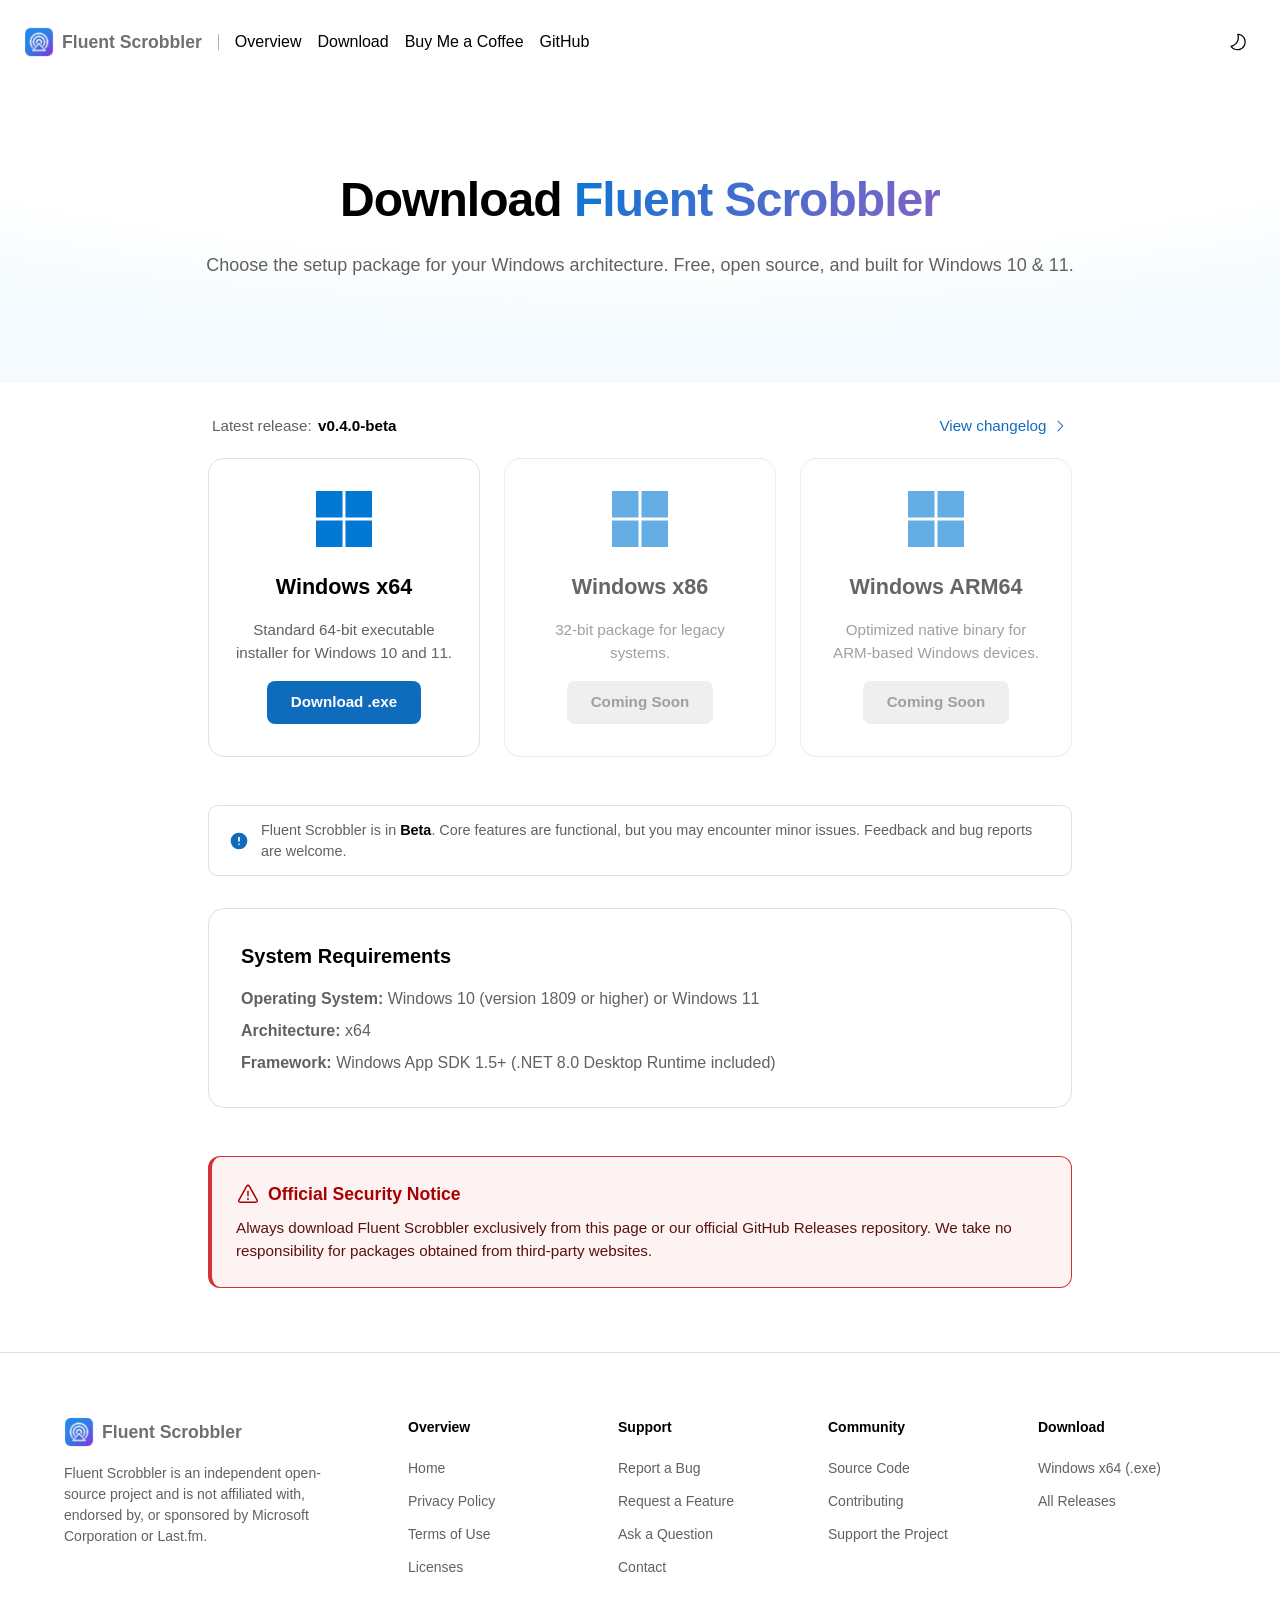
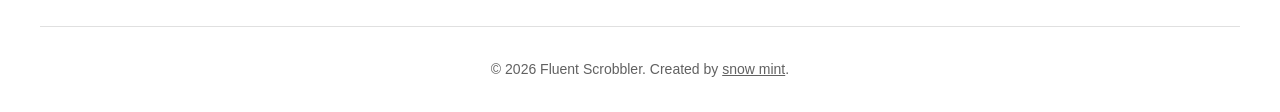
==== download.html @ a111268c "update leading" ====
<!doctype html>
<html lang="en">
  <head>
    <meta charset="UTF-8" />
    <meta name="viewport" content="width=device-width, initial-scale=1.0" />
    <title>
      Download Fluent Scrobbler - Native Last.fm Scrobbler for Windows
    </title>
    <meta
      name="title"
      content="Download Fluent Scrobbler - Native Last.fm Scrobbler for Windows"
    />
    <meta
      name="description"
      content="Download Fluent Scrobbler for Windows 10 and 11. Free, open source, and privacy-first Last.fm scrobbler with WinUI 3 aesthetics."
    />
    <meta
      name="keywords"
      content="download fluent scrobbler, fluent scrobbler installer, last.fm windows download, winui 3 scrobbler exe, windows 11 scrobbler"
    />
    <meta name="author" content="snw-mint" />
    <meta name="robots" content="index, follow" />
    <meta name="language" content="English" />
    <meta name="theme-color" content="#0f6cbd" />
    <link
      rel="canonical"
      href="https://snw-mint.github.io/fluent-scrobbler/download.html"
    />
    <link
      rel="alternate"
      hreflang="en"
      href="https://snw-mint.github.io/fluent-scrobbler/download.html"
    />
    <meta property="og:type" content="website" />
    <meta property="og:site_name" content="Fluent Scrobbler" />
    <meta property="og:locale" content="en_US" />
    <meta
      property="og:title"
      content="Download Fluent Scrobbler - Native Last.fm Scrobbler for Windows"
    />
    <meta
      property="og:description"
      content="Download Fluent Scrobbler for Windows 10 and 11. Free, open source, and privacy-first Last.fm scrobbler."
    />
    <meta
      property="og:url"
      content="https://snw-mint.github.io/fluent-scrobbler/download.html"
    />
    <meta
      property="og:image"
      content="https://snw-mint.github.io/fluent-scrobbler/assets/main.webp"
    />
    <meta property="og:image:alt" content="Fluent Scrobbler desktop app" />
    <meta property="twitter:card" content="summary_large_image" />
    <meta
      property="twitter:title"
      content="Download Fluent Scrobbler - Native Last.fm Scrobbler for Windows"
    />
    <meta
      property="twitter:description"
      content="Download Fluent Scrobbler for Windows 10 and 11. Free, open source, and privacy-first Last.fm scrobbler."
    />
    <meta
      property="twitter:image"
      content="https://snw-mint.github.io/fluent-scrobbler/assets/main.webp"
    />
    <link rel="apple-touch-icon" sizes="180x180" href="apple-touch-icon.png" />
    <link rel="icon" type="image/png" sizes="32x32" href="favicon-32x32.png" />
    <link rel="icon" type="image/png" sizes="16x16" href="favicon-16x16.png" />
    <link rel="manifest" href="site.webmanifest" />
    <link rel="stylesheet" href="style.css" />
    <script type="application/ld+json">
      {
        "@context": "https://schema.org",
        "@type": "SoftwareApplication",
        "name": "Fluent Scrobbler",
        "applicationCategory": "MultimediaApplication",
        "operatingSystem": "Windows 10, Windows 11",
        "description": "Download Fluent Scrobbler for Windows. Free, native, open-source Last.fm scrobbler.",
        "url": "https://snw-mint.github.io/fluent-scrobbler/download.html",
        "downloadUrl": "https://github.com/snw-mint/fluent-scrobbler/releases",
        "offers": {
          "@type": "Offer",
          "price": "0",
          "priceCurrency": "USD"
        }
      }
    </script>
    <style>
      .download-meta-bar {
        max-width: 54rem;
        margin: 0 auto 1.25rem;
        display: flex;
        justify-content: space-between;
        align-items: center;
        flex-wrap: wrap;
        gap: 0.75rem;
        font-size: 0.95rem;
        color: var(--color-text-muted);
        padding: 0 0.25rem;
      }

      .download-meta-version {
        display: inline-flex;
        align-items: center;
        gap: 0.4rem;
      }

      .download-meta-version strong {
        color: var(--color-text-main);
        font-weight: 600;
      }

      .download-meta-changelog {
        color: var(--color-primary);
        text-decoration: none;
        font-weight: 500;
        display: inline-flex;
        align-items: center;
        gap: 0.35rem;
        transition: color 0.15s ease;
      }

      .download-meta-changelog:hover {
        text-decoration: underline;
        color: var(--color-primary-hover);
      }

      .download-grid {
        display: grid;
        grid-template-columns: repeat(auto-fit, minmax(16rem, 1fr));
        gap: 1.5rem;
        max-width: 54rem;
        margin: 0 auto 3rem;
      }

      .download-card {
        background-color: var(--color-surface);
        border: 1px solid var(--color-border);
        border-radius: 1rem;
        padding: 2rem 1.5rem;
        display: flex;
        flex-direction: column;
        align-items: center;
        text-align: center;
        gap: 1rem;
        transition:
          transform 0.2s ease,
          box-shadow 0.2s ease,
          border-color 0.2s ease;
        text-decoration: none;
        color: inherit;
        position: relative;
      }

      .download-card.disabled {
        opacity: 0.6;
        cursor: not-allowed;
      }

      .download-card-icon {
        width: 3.5rem;
        height: 3.5rem;
        margin-bottom: 0.5rem;
      }

      .download-card-title {
        font-size: 1.35rem;
        font-weight: 600;
        color: var(--color-text-main);
      }

      .download-card-desc {
        font-size: 0.95rem;
        color: var(--color-text-muted);
        line-height: 1.5;
      }

      .download-card-btn {
        margin-top: auto;
        padding: 0.65rem 1.5rem;
        border-radius: 0.5rem;
        font-weight: 600;
        font-size: 0.95rem;
        display: inline-flex;
        align-items: center;
        gap: 0.5rem;
        background-color: var(--color-primary);
        color: #ffffff;
        border: none;
        cursor: pointer;
        transition: background-color 0.15s ease;
      }

      .download-card-btn:hover {
        background-color: var(--color-primary-hover);
      }

      .download-card.disabled .download-card-btn {
        background-color: rgba(0, 0, 0, 0.1);
        color: var(--color-text-muted);
        cursor: not-allowed;
      }

      [data-theme="dark"] .download-card.disabled .download-card-btn {
        background-color: rgba(255, 255, 255, 0.1);
        color: var(--color-text-muted);
      }

      .req-box {
        max-width: 54rem;
        margin: 0 auto 3rem;
        padding: 2rem;
        background-color: var(--color-surface);
        border: 1px solid var(--color-border);
        border-radius: 1rem;
      }

      .req-box h3 {
        font-size: 1.25rem;
        font-weight: 600;
        margin-bottom: 1rem;
      }

      .req-box ul {
        list-style: none;
        padding: 0;
        display: flex;
        flex-direction: column;
        gap: 0.5rem;
        color: var(--color-text-muted);
        font-size: 1rem;
      }

      .security-box {
        max-width: 54rem;
        margin: 0 auto 4rem;
        background-color: #fdf3f2;
        border: 1px solid #d13438;
        border-left: 4px solid #d13438;
        border-radius: 0.75rem;
        padding: 1.5rem;
      }

      .security-header {
        display: flex;
        align-items: center;
        gap: 0.5rem;
        color: #a80000;
        font-weight: 600;
        font-size: 1.1rem;
        margin-bottom: 0.5rem;
      }

      .security-box p {
        color: #5a1111;
        font-size: 0.95rem;
        line-height: 1.55;
        margin: 0;
      }

      [data-theme="dark"] .security-box {
        background-color: rgba(209, 52, 56, 0.1);
        border-color: rgba(209, 52, 56, 0.4);
      }

      [data-theme="dark"] .security-header {
        color: #ff8b8e;
      }

      [data-theme="dark"] .security-box p {
        color: #fcdbdc;
      }
    </style>
  </head>

  <body>
    <nav class="navbar">
      <div class="container nav-content">
        <div class="nav-left">
          <a
            href="index.html"
            class="logo"
            style="text-decoration: none; color: inherit"
          >
            <img
              class="logo-mark"
              src="logo.webp"
              alt="Fluent Scrobbler logo"
            />
            <span>Fluent Scrobbler</span>
          </a>
          <div class="nav-divider"></div>
          <div class="nav-links">
            <a href="index.html">Overview</a>
            <a href="download.html">Download</a>
            <a
              href="https://buymeacoffee.com/snw.mint"
              target="_blank"
              rel="noopener"
              >Buy Me a Coffee</a
            >
            <a
              href="https://github.com/snw-mint/fluent-scrobbler"
              target="_blank"
              rel="noopener"
              >GitHub</a
            >
          </div>
        </div>
        <div class="nav-right">
          <button
            id="theme-switcher"
            class="theme-switch"
            aria-label="Toggle Dark Mode"
          >
            <span class="theme-icon light-icon">
              <svg
                width="20"
                height="20"
                fill="none"
                viewBox="0 0 24 24"
                xmlns="http://www.w3.org/2000/svg"
              >
                <path
                  d="M20.026 17.001c-2.762 4.784-8.879 6.423-13.663 3.661a9.964 9.964 0 0 1-3.234-2.983.75.75 0 0 1 .365-1.131c3.767-1.348 5.785-2.911 6.956-5.146 1.232-2.353 1.551-4.93.689-8.464a.75.75 0 0 1 .769-.926 9.961 9.961 0 0 1 4.457 1.327C21.149 6.1 22.788 12.217 20.025 17Zm-8.248-4.903c-1.25 2.388-3.31 4.099-6.817 5.499a8.492 8.492 0 0 0 2.152 1.766 8.501 8.501 0 1 0 8.502-14.725 8.485 8.485 0 0 0-2.792-1.016c.647 3.384.23 6.044-1.045 8.476Z"
                  fill="currentColor"
                />
              </svg>
            </span>
            <span class="theme-icon dark-icon">
              <svg
                width="20"
                height="20"
                fill="none"
                viewBox="0 0 24 24"
                xmlns="http://www.w3.org/2000/svg"
              >
                <path
                  d="M11.996 19.01a.75.75 0 0 1 .743.649l.007.102v1.5a.75.75 0 0 1-1.493.101l-.007-.101v-1.5a.75.75 0 0 1 .75-.75Zm6.022-2.072 1.06 1.06a.75.75 0 1 1-1.06 1.061l-1.06-1.06a.75.75 0 0 1 1.06-1.061Zm-10.983 0a.75.75 0 0 1 0 1.06L5.974 19.06a.75.75 0 0 1-1.06-1.06l1.06-1.061a.75.75 0 0 1 1.06 0ZM12 6.475a5.525 5.525 0 1 1 0 11.05 5.525 5.525 0 0 1 0-11.05Zm0 1.5a4.025 4.025 0 1 0 0 8.05 4.025 4.025 0 0 0 0-8.05Zm9.25 3.293a.75.75 0 0 1 .102 1.493l-.102.007h-1.5a.75.75 0 0 1-.102-1.493l.102-.007h1.5Zm-17-.029a.75.75 0 0 1 .102 1.494l-.102.006h-1.5a.75.75 0 0 1-.102-1.493l.102-.007h1.5Zm1.64-6.37.084.072 1.06 1.06a.75.75 0 0 1-.976 1.134l-.084-.073-1.06-1.06a.75.75 0 0 1 .976-1.134Zm13.188.072a.75.75 0 0 1 .073.977l-.073.084-1.06 1.06a.75.75 0 0 1-1.133-.976l.072-.084 1.06-1.061a.75.75 0 0 1 1.061 0ZM12 1.99a.75.75 0 0 1 .743.648l.007.102v1.5a.75.75 0 0 1-1.493.101l-.007-.102v-1.5a.75.75 0 0 1 .75-.75Z"
                  fill="currentColor"
                />
              </svg>
            </span>
          </button>
          <button
            id="mobile-menu-toggle"
            class="mobile-menu-toggle"
            aria-label="Toggle navigation menu"
          >
            <svg
              width="24"
              height="24"
              viewBox="0 0 24 24"
              fill="none"
              xmlns="http://www.w3.org/2000/svg"
            >
              <path
                d="M4 6h16M4 12h16M4 18h16"
                stroke="currentColor"
                stroke-width="2"
                stroke-linecap="round"
              />
            </svg>
          </button>
        </div>
      </div>
    </nav>

    <header class="download-hero">
      <div class="container hero-content">
        <h1 class="title">
          Download <span class="gradient-text">Fluent Scrobbler</span>
        </h1>
        <p class="subtitle">
          Choose the setup package for your Windows architecture. Free, open
          source, and built for Windows 10 & 11.
        </p>
      </div>
    </header>

    <main class="container" style="padding-top: 2rem">
      <div class="download-meta-bar">
        <div class="download-meta-version">
          <span>Latest release:</span>
          <strong id="latest-version">v0.4.0-beta</strong>
        </div>
        <a
          href="https://github.com/snw-mint/fluent-scrobbler/releases"
          target="_blank"
          rel="noopener noreferrer"
          class="download-meta-changelog"
        >
          <span>View changelog</span>
          <svg
            width="16"
            height="16"
            viewBox="0 0 24 24"
            fill="none"
            xmlns="http://www.w3.org/2000/svg"
          >
            <path
              d="M8.47 4.22a.75.75 0 0 0 0 1.06L15.19 12l-6.72 6.72a.75.75 0 1 0 1.06 1.06l7.25-7.25a.75.75 0 0 0 0-1.06L9.53 4.22a.75.75 0 0 0-1.06 0Z"
              fill="currentColor"
            />
          </svg>
        </a>
      </div>

      <section class="download-grid">
        <a
          href="https://github.com/snw-mint/fluent-scrobbler/releases/download/v0.4.0-beta/FluentScrobbler-Setup-x64.exe"
          class="download-card highlighted"
          download
        >
          <svg
            class="download-card-icon"
            xmlns="http://www.w3.org/2000/svg"
            viewBox="0 0 256 256"
          >
            <path
              fill="#0078d4"
              d="M0 0h121.329v121.329H0zm134.671 0H256v121.329H134.671zM0 134.671h121.329V256H0zm134.671 0H256V256H134.671z"
            />
          </svg>
          <h2 class="download-card-title">Windows x64</h2>
          <p class="download-card-desc">
            Standard 64-bit executable installer for Windows 10 and 11.
          </p>
          <span class="download-card-btn">Download .exe</span>
        </a>

        <div class="download-card disabled" aria-disabled="true">
          <svg
            class="download-card-icon"
            xmlns="http://www.w3.org/2000/svg"
            viewBox="0 0 256 256"
          >
            <path
              fill="#0078d4"
              d="M0 0h121.329v121.329H0zm134.671 0H256v121.329H134.671zM0 134.671h121.329V256H0zm134.671 0H256V256H134.671z"
            />
          </svg>
          <h2 class="download-card-title">Windows x86</h2>
          <p class="download-card-desc">32-bit package for legacy systems.</p>
          <span class="download-card-btn">Coming Soon</span>
        </div>

        <div class="download-card disabled" aria-disabled="true">
          <svg
            class="download-card-icon"
            xmlns="http://www.w3.org/2000/svg"
            viewBox="0 0 256 256"
          >
            <path
              fill="#0078d4"
              d="M0 0h121.329v121.329H0zm134.671 0H256v121.329H134.671zM0 134.671h121.329V256H0zm134.671 0H256V256H134.671z"
            />
          </svg>
          <h2 class="download-card-title">Windows ARM64</h2>
          <p class="download-card-desc">
            Optimized native binary for ARM-based Windows devices.
          </p>
          <span class="download-card-btn">Coming Soon</span>
        </div>
      </section>

      <div class="beta-disclaimer-box">
        <svg
          width="20"
          height="20"
          viewBox="0 0 24 24"
          fill="none"
          xmlns="http://www.w3.org/2000/svg"
        >
          <path
            d="M12 2a10 10 0 1 0 10 10A10 10 0 0 0 12 2Zm1 14a1 1 0 1 1-2 0 1 1 0 0 1 2 0Zm0-4a1 1 0 0 1-2 0V8a1 1 0 0 1 2 0Z"
            fill="currentColor"
          />
        </svg>
        <span
          >Fluent Scrobbler is in <strong>Beta</strong>. Core features are
          functional, but you may encounter minor issues. Feedback and bug
          reports are welcome.</span
        >
      </div>

      <section class="req-box">
        <h3>System Requirements</h3>
        <ul>
          <li>
            <strong>Operating System:</strong> Windows 10 (version 1809 or
            higher) or Windows 11
          </li>
          <li><strong>Architecture:</strong> x64</li>
          <li>
            <strong>Framework:</strong> Windows App SDK 1.5+ (.NET 8.0 Desktop
            Runtime included)
          </li>
        </ul>
      </section>

      <section class="security-box">
        <div class="security-header">
          <svg
            width="24"
            height="24"
            viewBox="0 0 24 24"
            fill="none"
            xmlns="http://www.w3.org/2000/svg"
          >
            <path
              d="M13 17a.999.999 0 1 0-1.998 0 .999.999 0 0 0 1.997 0m-.26-7.853a.75.75 0 0 0-1.493.103l.004 4.501.007.102a.75.75 0 0 0 1.493-.103l-.004-4.502zm1.23-5.488c-.857-1.548-3.082-1.548-3.938 0L2.286 17.66c-.83 1.5.255 3.34 1.97 3.34h15.49c1.714 0 2.799-1.84 1.969-3.34zm-2.626.726a.75.75 0 0 1 1.313 0l7.746 14.002a.75.75 0 0 1-.657 1.113H4.256a.75.75 0 0 1-.657-1.113z"
              fill="currentColor"
            />
          </svg>
          <span>Official Security Notice</span>
        </div>
        <p>
          Always download Fluent Scrobbler exclusively from this page or our
          official GitHub Releases repository. We take no responsibility for
          packages obtained from third-party websites.
        </p>
      </section>
    </main>

    <footer class="site-footer">
      <div class="container footer-grid">
        <div class="footer-brand">
          <div class="logo">
            <img
              class="logo-mark"
              src="logo.webp"
              alt="Fluent Scrobbler logo"
            />
            <span>Fluent Scrobbler</span>
          </div>
          <p class="footer-description">
            Fluent Scrobbler is an independent open-source project and is not
            affiliated with, endorsed by, or sponsored by Microsoft Corporation
            or Last.fm.
          </p>
        </div>

        <div class="footer-nav">
          <div class="footer-column">
            <h4>Overview</h4>
            <a href="index.html">Home</a>
            <a href="privacy.html">Privacy Policy</a>
            <a href="terms.html">Terms of Use</a>
            <a href="licenses.html">Licenses</a>
          </div>

          <div class="footer-column">
            <h4>Support</h4>
            <a
              href="https://github.com/snw-mint/fluent-scrobbler/issues/new?template=bug_report.yml"
              >Report a Bug</a
            >
            <a
              href="https://github.com/snw-mint/fluent-scrobbler/issues/new?template=feature_request.yml"
              >Request a Feature</a
            >
            <a
              href="https://github.com/snw-mint/fluent-scrobbler/discussions/new/choose"
              >Ask a Question</a
            >
            <a href="mailto:snowmint.dev@gmail.com">Contact</a>
          </div>

          <div class="footer-column">
            <h4>Community</h4>
            <a href="https://github.com/snw-mint/fluent-scrobbler"
              >Source Code</a
            >
            <a
              href="https://github.com/snw-mint/fluent-scrobbler/blob/main/CONTRIBUTING.md"
              >Contributing</a
            >
            <a
              href="https://buymeacoffee.com/snw.mint"
              target="_blank"
              rel="noopener noreferrer"
              >Support the Project</a
            >
          </div>

          <div class="footer-column">
            <h4>Download</h4>
            <a
              href="https://github.com/snw-mint/fluent-scrobbler/releases/download/v0.4.0-beta/FluentScrobbler-Setup-x64.exe"
              download
              >Windows x64 (.exe)</a
            >
            <a
              href="https://github.com/snw-mint/fluent-scrobbler/releases"
              target="_blank"
              rel="noopener noreferrer"
              >All Releases</a
            >
          </div>
        </div>
      </div>

      <div class="container footer-bottom">
        <p>
          &copy; 2026 Fluent Scrobbler. Created by
          <a
            href="https://github.com/snw-mint"
            target="_blank"
            rel="noopener noreferrer"
            >snow mint</a
          >.
        </p>
      </div>
    </footer>
    <script src="script.js"></script>
    <script>
      document.addEventListener("DOMContentLoaded", async () => {
        const url =
          "https://raw.githubusercontent.com/snw-mint/fluent-scrobbler/refs/heads/main/FluentScrobbler.csproj";
        const el = document.getElementById("latest-version");
        if (!el) return;

        try {
          const res = await fetch(url);
          if (!res.ok) return;
          const txt = await res.text();
          const match = txt.match(/<Version>(.*?)<\/Version>/i);
          if (match && match[1]) {
            const ver = match[1].trim();
            el.textContent = ver.startsWith("v") ? ver : `v${ver}`;
          }
        } catch {}
      });
    </script>
  </body>
</html>
---- style.css ----
/*
 * Fluent Scrobbler for Windows
 * Copyright (c) 2026 SnowMint
 * Licensed under the GNU General Public License v3.0 (GPL-3.0)
 * You should have received a copy of the GNU General Public License along with this program.
 * If not, see <https://www.gnu.org/licenses/>.
 */

:root {
  --color-bg: #ffffff;
  --color-surface: #ffffff;
  --color-surface-soft: #ffffff;
  --color-primary: #0f6cbd;
  --color-primary-hover: #115ea3;
  --color-text-main: #000000;
  --color-text-muted: #616161;
  --color-border: #e0e0e0;
  --shadow-card:
    0 0.125rem 0.25rem rgba(0, 0, 0, 0.04), 0 0 0.125rem rgba(0, 0, 0, 0.06);
  --shadow-float: 0 0.5rem 1rem rgba(0, 0, 0, 0.14);
  --radius-card: 0.5rem;
  --radius-button: 0.25rem;
  --font-stack:
    "Segoe UI Variable", "Segoe UI", -apple-system, BlinkMacSystemFont,
    sans-serif;
}

:root[data-theme="dark"] {
  --color-bg: #0b0c0f;
  --color-surface: #11131a;
  --color-surface-soft: rgba(17, 19, 26, 0.82);
  --color-primary: #3796ff;
  --color-primary-hover: #2a7dd6;
  --color-text-main: #f3f4f6;
  --color-text-muted: #b6b9c3;
  --color-border: #2a2d36;
  --shadow-card: 0 0.375rem 1rem rgba(0, 0, 0, 0.35);
  --shadow-float: 0 0.625rem 1.5rem rgba(0, 0, 0, 0.45);
}

html {
  font-size: 100%;
  scroll-behavior: smooth;
  scroll-padding-top: 5rem;
  view-transition-name: root;
}

* {
  margin: 0;
  padding: 0;
  box-sizing: border-box;
}

button,
input,
select,
textarea {
  font-family: inherit;
}

body {
  font-family: var(--font-stack);
  background-color: var(--color-bg);
  color: var(--color-text-main);
  line-height: 1.5;
  -webkit-font-smoothing: antialiased;
}

.container {
  max-width: 75rem !important;
  margin: 0 auto;
  padding: 0 1.5rem;
  width: 100%;
  box-sizing: border-box;
  align-items: center;
}

.section {
  max-width: 60rem;
  margin: 0 auto;
  display: flex;
  flex-direction: column;
  align-items: center;
}

.navbar {
  background-color: transparent;
  padding: 24px;
}

.navbar .container {
  max-width: 100% !important;
  margin: 0;
  padding-left: 0;
  padding-right: 0;
  display: flex;
  width: 100%;
}

.nav-content {
  display: flex;
  justify-content: space-between;
  align-items: center;
  gap: 1rem;
  width: 100%;
}

.nav-left {
  display: flex;
  align-items: center;
  gap: 16px;
}

.logo {
  display: flex;
  align-items: center;
  gap: 8px;
  font-weight: 600;
  font-size: 1.1rem;
  color: #707070;
  text-decoration: none;
}

.logo span {
  color: #707070;
}

[data-theme="dark"] .logo span {
  color: #a0a0a0;
}

.logo-mark {
  width: 30px !important;
  height: 30px !important;
  object-fit: contain;
}

.nav-divider {
  width: 1px;
  height: 16px;
  background-color: #b2b2b2;
  flex-shrink: 0;
}

[data-theme="dark"] .nav-divider {
  background-color: #555555;
}

.nav-links {
  display: flex;
  align-items: center;
  gap: 1rem;
}

.nav-links a {
  text-decoration: none;
  color: #000000;
  font-size: 16px;
  transition: color 0.2s;
  white-space: nowrap;
  display: flex;
  align-items: center;
  padding: 0.375rem 0;
}

[data-theme="dark"] .nav-links a {
  color: #ffffff;
}

.nav-links a:hover {
  color: var(--color-primary);
}

.nav-right {
  display: flex;
  align-items: center;
  gap: 0.5rem;
}

.mobile-menu-toggle {
  display: none;
  background: transparent;
  border: none;
  cursor: pointer;
  padding: 6px;
  color: var(--color-text-main);
  border-radius: 6px;
  transition: background-color 0.2s;
}

.mobile-menu-toggle:hover {
  background-color: var(--color-surface);
}

.hero,
.download-hero {
  background: radial-gradient(
    112.37% 96.84% at 50% 3.16%,
    #ffffff 55%,
    #f4fafd 81.63%
  );
  padding: 5rem 0;
  text-align: center;
}

[data-theme="dark"] .hero,
[data-theme="dark"] .download-hero {
  background: radial-gradient(
    112.37% 96.84% at 50% 3.16%,
    #0b0c0f 55%,
    #0f1724 81.63%
  );
}

.hero-content {
  max-width: 60rem;
  margin: 0 auto;
  display: flex;
  flex-direction: column;
  align-items: center;
}

.title {
  font-size: 48px;
  font-weight: 600;
  margin-bottom: 1rem;
  letter-spacing: -0.02em;
}

.subtitle {
  font-size: 18px;
  color: var(--color-text-muted);
  margin-bottom: 1.5rem;
  text-align: center;
}

.gradient-text {
  background: linear-gradient(135deg, #0a77d3, #8562c5);
  -webkit-background-clip: text;
  -webkit-text-fill-color: transparent;
  background-clip: text;
}

.main-download-btn {
  background-color: #0f6cbd;
  color: #ffffff;
  border: none;
  box-shadow: none;
  display: inline-flex;
  align-items: center;
  justify-content: center;
  gap: 8px;
  padding: 12px 24px;
  font-size: 20px;
  font-weight: 500;
  border-radius: 6px;
  cursor: pointer;
  margin-bottom: 1rem;
  text-decoration: none;
  transition: background-color 0.2s;
}

.main-download-btn:hover {
  background-color: #115ea3;
}

.hero-visual-container {
  width: 100%;
  max-width: 50rem;
  aspect-ratio: 16 / 10;
  border-radius: 0.5rem;
  border: none;
  box-shadow: none;
  overflow: hidden;
  background-color: transparent;
  position: relative;
}

.fluent-media {
  width: 100%;
  height: 100%;
  object-fit: cover;
  display: block;
  position: absolute;
  top: 0;
  left: 0;
  transition: opacity 0.5s ease-out;
}

.hidden {
  opacity: 0;
  pointer-events: none;
}

.visible {
  opacity: 1;
}

.hero-actions {
  display: flex;
  gap: 0.75rem;
  justify-content: center;
}

.btn-primary,
.btn-secondary {
  display: inline-block;
  padding: 0.5rem 1.25rem;
  border-radius: var(--radius-button);
  font-weight: 600;
  font-size: 0.95rem;
  text-decoration: none;
  transition:
    background-color 0.2s,
    transform 0.1s;
}

.btn-primary {
  background-color: #0078d4;
  color: #ffffff;
  border: none;
  box-shadow: none;
}

.btn-primary:hover {
  background-color: var(--color-primary-hover);
  box-shadow:
    inset 0 1px 0 rgba(255, 255, 255, 0.15),
    0 4px 8px rgba(0, 0, 0, 0.15);
}

.btn-primary:active {
  transform: scale(0.98);
}

.btn-secondary {
  background-color: #f3f3f3;
  color: #242424;
  border: 1px solid #e0e0e0;
  box-shadow: none;
}

.btn-secondary:hover {
  background-color: #e5e5e5;
  color: #000000;
  border-color: #d1d1d1;
}

.feature-showcase-section {
  padding: 5rem 0;
}

.feature-showcase-section.alt-bg {
  background-color: #f4fafd;
}

[data-theme="dark"] .feature-showcase-section.alt-bg {
  background-color: transparent;
}

.showcase-row {
  display: flex;
  align-items: center;
  justify-content: space-between;
  gap: 4rem;
  width: 100%;
}

.showcase-row.row-reverse {
  flex-direction: row-reverse;
}

.showcase-image-wrapper {
  width: 52%;
  max-width: 580px;
  aspect-ratio: 2731 / 1536;
  border-radius: 12px;
  overflow: hidden;
  flex-shrink: 0;
  position: relative;
  box-shadow: 0 4px 16px rgba(0, 0, 0, 0.08);
}

.showcase-img {
  width: 100%;
  height: 100%;
  object-fit: cover;
  display: block;
}

.showcase-content {
  width: 48%;
  max-width: 520px;
  display: flex;
  flex-direction: column;
  gap: 1.25rem;
}

.showcase-title {
  font-size: 38px;
  font-weight: 600;
  color: var(--color-text-main);
  line-height: 1.2;
  letter-spacing: -0.02em;
}

.showcase-desc {
  font-size: 18px;
  color: var(--color-text-muted);
  line-height: 1.65;
}

.feature-cta-btn {
  display: inline-flex;
  align-items: center;
  gap: 12px;
  background: transparent;
  border: none;
  padding: 0;
  margin-top: 0.5rem;
  cursor: pointer;
  text-decoration: none;
}

.cta-icon-box {
  display: flex;
  align-items: center;
  justify-content: center;
  width: 30px;
  height: 30px;
  background-color: #0078d4;
  border-radius: 7px;
  flex-shrink: 0;
  transition: background-color 0.2s ease;
}

.cta-icon-box svg {
  width: 20px;
  height: 20px;
}

.cta-text {
  color: #0078d4;
  font-size: 16px;
  font-weight: 600;
  transition: color 0.2s ease;
}

.feature-cta-btn:hover .cta-icon-box {
  background-color: #005a9e;
}

.feature-cta-btn:hover .cta-text {
  color: #005a9e;
}

.download-disclaimer {
  font-size: 13px;
  color: var(--color-text-muted);
  margin-top: 0.4rem;
  margin-bottom: 2.5rem;
  text-align: center;
  max-width: 500px;
  margin-left: auto;
  margin-right: auto;
}

.beta-disclaimer {
  font-size: 13px;
  color: var(--color-text-muted);
  margin-top: -0.5rem;
  margin-bottom: 1rem;
  text-align: center;
}

.beta-disclaimer strong {
  color: var(--color-text-main);
}

.beta-disclaimer-box {
  max-width: 54rem;
  margin: 0 auto 2rem;
  padding: 0.85rem 1.25rem;
  background-color: var(--color-surface);
  border: 1px solid var(--color-border);
  border-radius: 0.625rem;
  display: flex;
  align-items: center;
  gap: 0.75rem;
  font-size: 0.9rem;
  color: var(--color-text-muted);
  line-height: 1.45;
}

.beta-disclaimer-box svg {
  flex-shrink: 0;
  color: var(--color-primary);
}

.beta-disclaimer-box strong {
  color: var(--color-text-main);
}

.download-disclaimer a {
  color: #0f6cbd;
  text-decoration: underline;
}

.download-disclaimer a:hover {
  color: #0b4e88;
}

.download-section-logo {
  width: 48px;
  height: 48px;
  margin: 0 auto 1rem;
  display: block;
}

.download-section {
  padding: 3.5rem 0;
  text-align: center;
}

.download-section .hero-visual-container {
  margin: 2rem auto 0 auto;
}

.download-section .section-title {
  font-size: 2.5rem;
  font-weight: 600;
  margin-bottom: 1rem;
}

.download-section .download-subtitle {
  font-size: 1.1rem;
  color: var(--color-text-muted);
  margin-bottom: 2.5rem;
  max-width: 400px;
  margin-left: auto;
  margin-right: auto;
}

.download-section .hero-actions {
  display: flex;
  gap: 1rem;
  justify-content: center;
  margin-bottom: 1rem;
}

.site-footer {
  background-color: var(--color-surface);
  border-top: 0.0625rem solid var(--color-border);
  padding: 4rem 0 2rem;
}

.footer-grid {
  display: flex;
  flex-wrap: wrap;
  gap: 3rem;
  margin-bottom: 3rem;
  align-items: flex-start;
}

.footer-brand {
  flex: 1 1 15rem;
  max-width: 20rem;
}

.footer-description {
  color: var(--color-text-muted);
  font-size: 0.875rem;
  line-height: 1.5;
  margin-top: 1rem;
}

.footer-nav {
  flex: 3 1 40rem;
  display: grid;
  grid-template-columns: repeat(auto-fit, minmax(10rem, 1fr));
  gap: 2rem;
}

.footer-column {
  display: flex;
  flex-direction: column;
  gap: 0.75rem;
}

.footer-column h4 {
  font-size: 0.875rem;
  font-weight: 600;
  color: var(--color-text-main);
  margin-bottom: 0.5rem;
}

.footer-column a {
  color: var(--color-text-muted);
  text-decoration: none;
  font-size: 0.875rem;
  font-weight: 400;
  transition: color 0.2s ease;
  width: fit-content;
}

.footer-column a:hover {
  color: var(--color-primary);
}

.footer-bottom {
  border-top: 0.0625rem solid var(--color-border);
  padding-top: 2rem;
  text-align: center;
  color: var(--color-text-muted);
  font-size: 0.875rem;
}

.footer-bottom a {
  color: var(--color-text-muted);
  text-decoration: underline;
  transition: color 0.2s ease;
}

.footer-bottom a:hover {
  color: var(--color-primary);
}

@media (max-width: 48rem) {
  .footer-grid {
    gap: 2rem;
    flex-direction: column;
  }

  .footer-brand {
    max-width: 100%;
    text-align: left;
  }

  .footer-nav {
    grid-template-columns: repeat(2, 1fr);
    width: 100%;
  }
}

@media (max-width: 30rem) {
  .footer-nav {
    grid-template-columns: 1fr;
  }
}

.theme-switch {
  background: transparent;
  border: none;
  padding: 0.5rem;
  border-radius: 0.375rem;
  display: flex;
  align-items: center;
  justify-content: center;
  cursor: pointer;
  color: var(--color-text-main);
  transition: background-color 0.2s;
  box-sizing: border-box;
}

.theme-switch:hover {
  background-color: rgba(0, 0, 0, 0.06);
}

[data-theme="dark"] .theme-switch:hover {
  background-color: rgba(255, 255, 255, 0.1);
}

.theme-icon {
  display: flex;
  align-items: center;
  justify-content: center;
  color: var(--color-text-main);
}

.theme-switch .dark-icon {
  display: none;
}

.theme-switch .light-icon {
  display: flex;
}

[data-theme="dark"] .theme-switch .light-icon {
  display: none;
}

[data-theme="dark"] .theme-switch .dark-icon {
  display: flex;
}

::view-transition-old(root),
::view-transition-new(root) {
  animation: none;
  mix-blend-mode: normal;
}

@media (prefers-reduced-motion: reduce) {
  html {
    view-transition-name: none;
  }
}

.fluent-modal {
  position: fixed;
  top: 0;
  left: 0;
  width: 100vw;
  height: 100vh;
  z-index: 9999;
  display: flex;
  align-items: center;
  justify-content: center;
  opacity: 0;
  pointer-events: none;
  transition: opacity 0.2s cubic-bezier(0.1, 0.9, 0.2, 1);
}

.fluent-modal.active {
  opacity: 1;
  pointer-events: auto;
}

.fluent-modal-overlay {
  position: absolute;
  top: 0;
  left: 0;
  width: 100%;
  height: 100%;
  background: rgba(0, 0, 0, 0.4);
}

.solid-dialog {
  position: relative;
  width: 90%;
  max-width: 32.5rem;
  background: #ffffff;
  border: 1px solid rgba(0, 0, 0, 0.05);
  border-radius: 0.5rem;
  padding: 1.5rem;
  box-shadow: 0 0.5rem 1rem rgba(0, 0, 0, 0.14);
  transform: scale(0.95) translateY(0.625rem);
  transition: transform 0.2s cubic-bezier(0.1, 0.9, 0.2, 1);
}

.fluent-modal.active .solid-dialog {
  transform: scale(1) translateY(0);
}

[data-theme="dark"] .solid-dialog {
  background: #2b2b2b;
  border: 1px solid rgba(255, 255, 255, 0.08);
  box-shadow: 0 0.5rem 1rem rgba(0, 0, 0, 0.4);
}

.modal-header {
  display: flex;
  justify-content: space-between;
  align-items: center;
  margin-bottom: 1.5rem;
}

.modal-header h3 {
  margin: 0;
  font-size: 1.125rem;
  font-weight: 600;
}

.modal-close {
  background: transparent;
  border: none;
  color: inherit;
  width: 2.25rem;
  height: 2.25rem;
  border-radius: 0.375rem;
  display: flex;
  align-items: center;
  justify-content: center;
  cursor: pointer;
  transition: background 0.1s ease;
}

.modal-close svg {
  width: 1.25rem;
  height: 1.25rem;
}

.modal-close:hover {
  background: rgba(0, 0, 0, 0.05);
}

[data-theme="dark"] .modal-close:hover {
  background: rgba(255, 255, 255, 0.08);
}

.browser-row {
  display: flex;
  flex-direction: row;
  gap: 0.75rem;
  justify-content: space-between;
}

.browser-card {
  flex: 1;
  display: flex;
  flex-direction: column;
  align-items: center;
  text-align: center;
  gap: 0.5rem;
  padding: 1rem 0.5rem;
  border-radius: 0.5rem;
  text-decoration: none;
  color: inherit;
  background: transparent;
  border: 1px solid transparent;
  transition: all 0.15s ease;
}

.browser-card:hover:not(.disabled) {
  background: rgba(0, 0, 0, 0.04);
}

[data-theme="dark"] .browser-card:hover:not(.disabled) {
  background: rgba(255, 255, 255, 0.06);
}

.browser-card.disabled {
  opacity: 0.5;
  cursor: not-allowed;
  filter: grayscale(100%);
}

.browser-icon {
  width: 2.5rem;
  height: 2.5rem;
  object-fit: contain;
  margin-bottom: 0.25rem;
}

.browser-name {
  font-weight: 500;
  font-size: 0.875rem;
}

.status-badge {
  font-size: 0.6875rem;
  padding: 0.125rem 0.375rem;
  border-radius: 0.25rem;
  font-weight: 600;
  min-height: 1rem;
}

.static-badge {
  background: rgba(0, 0, 0, 0.06);
}

[data-theme="dark"] .static-badge {
  background: rgba(255, 255, 255, 0.1);
}

.browser-card.highlighted {
  background: rgba(15, 108, 189, 0.05);
  border: 1px solid rgba(15, 108, 189, 0.4);
}

[data-theme="dark"] .browser-card.highlighted {
  background: rgba(15, 108, 189, 0.15);
  border: 1px solid rgba(15, 108, 189, 0.6);
}

.browser-card.highlighted .dynamic-badge {
  background: var(--theme-color, #0f6cbd);
  color: #ffffff;
}

.dynamic-badge:empty {
  display: none;
}

.mobile-warning-dialog {
  max-width: 28.75rem;
}

.mobile-warning-message {
  font-size: 0.9375rem;
  line-height: 1.55;
  color: var(--color-text-muted);
  margin: 0;
}

[data-theme="dark"] .mobile-warning-message {
  color: #d1d5db;
}

.mobile-warning-actions {
  margin-top: 1.25rem;
  display: flex;
  justify-content: flex-end;
}

.mobile-blocked-action {
  cursor: not-allowed;
}

.featured-section {
  padding: 2.5rem 0;
  text-align: center;
  background-color: var(--color-bg);
  overflow: hidden;
}

.featured-text {
  font-size: 1rem;
  text-transform: uppercase;
  letter-spacing: 0.05em;
  color: var(--color-text-muted);
  font-weight: 600;
  margin-bottom: 2rem;
}

.scroller {
  max-width: 56.25rem;
  margin: 0 auto;
  overflow: hidden;
  -webkit-mask: linear-gradient(
    90deg,
    transparent,
    white 15%,
    white 85%,
    transparent
  );
  mask: linear-gradient(90deg, transparent, white 15%, white 85%, transparent);
}

.scroller-track {
  display: flex;
  align-items: center;
  gap: 5rem;
  width: max-content;
  animation: scroll 20s linear infinite;
}

.scroller-track:hover {
  animation-play-state: paused;
}

.featured-logo {
  max-height: 1.875rem;
  width: auto;
  filter: grayscale(100%) opacity(50%);
  transition:
    filter 0.3s ease,
    transform 0.2s ease;
  display: block;
}

[data-theme="dark"] .featured-logo {
  filter: grayscale(100%) invert(1) brightness(2) opacity(50%);
}

.featured-logo:hover {
  filter: grayscale(0%) opacity(100%);
  transform: scale(1.05);
}

[data-theme="dark"] .featured-logo:hover {
  filter: grayscale(0%) invert(1) brightness(2) opacity(100%);
}

@keyframes scroll {
  to {
    transform: translate(calc(-50% - 2.5rem));
  }
}

@media (max-width: 62rem) {
  .showcase-row,
  .showcase-row.row-reverse {
    flex-direction: column;
    margin-bottom: 4rem;
    gap: 2rem;
  }

  .showcase-image-wrapper,
  .showcase-content {
    width: 100%;
    max-width: 100%;
  }

  .mobile-blocked-action {
    opacity: 0.95;
  }
}

@media (max-width: 48rem) {
  .nav-content {
    height: auto;
    padding: 0.75rem 0;
    flex-wrap: wrap;
    row-gap: 0.5rem;
  }

  .nav-links {
    flex-wrap: wrap;
    gap: 0.625rem;
    justify-content: flex-end;
  }

  .download-section .section-title {
    font-size: 2rem;
  }

  .download-section .hero-actions {
    flex-direction: column;
    width: 100%;
    max-width: 18.75rem;
    margin: 0 auto;
  }

  .download-section .btn-primary,
  .download-section .btn-secondary {
    width: 100%;
  }

  .nav-links a {
    margin-left: 0;
    font-size: 0.85rem;
  }

  .logo {
    font-size: 1rem;
  }

  .title {
    font-size: 2rem;
  }

  .subtitle {
    font-size: 1rem;
  }

  .theme-switch {
    margin-left: 0;
  }

  .reviews-grid {
    grid-template-columns: 1fr;
    max-width: 26.25rem;
  }

  .review-value {
    font-size: 1.8rem;
  }

  .scroller-track {
    gap: 3rem;
  }

  @keyframes scroll {
    to {
      transform: translate(calc(-50% - 1.5rem));
    }
  }
}

@media (max-width: 30rem) {
  .nav-links {
    display: flex;
    flex-wrap: wrap;
    gap: 0.5rem 0.75rem;
    justify-content: center;
    width: 100%;
  }

  .nav-links a {
    margin-left: 0;
    font-size: 0.8rem;
  }

  .nav-content {
    justify-content: center;
  }

  .logo {
    justify-content: center;
    width: 100%;
  }
}
.feature-card,
.minor-card,
.support-card {
  position: relative;
  overflow: hidden;
}

.feature-card::after,
.minor-card::after,
.support-card::after {
  content: "";
  position: absolute;
  top: 0;
  left: 0;
  width: 100%;
  height: 100%;
  background: radial-gradient(
    600px circle at var(--mouse-x, 0) var(--mouse-y, 0),
    rgba(15, 108, 189, 0.08),
    transparent 40%
  );
  opacity: 0;
  transition: opacity 0.3s ease;
  pointer-events: none;
  z-index: 0;
}

[data-theme="dark"] .feature-card::after,
[data-theme="dark"] .minor-card::after,
[data-theme="dark"] .support-card::after {
  background: radial-gradient(
    600px circle at var(--mouse-x, 0) var(--mouse-y, 0),
    rgba(255, 255, 255, 0.06),
    transparent 40%
  );
}

.feature-card:hover::after,
.minor-card:hover::after,
.support-card:hover::after {
  opacity: 1;
}

.feature-card > *,
.minor-card > *,
.support-card > * {
  position: relative;
  z-index: 1;
}
@keyframes fluentSlideUp {
  0% {
    opacity: 0;
    transform: translateY(20px);
  }
  100% {
    opacity: 1;
    transform: translateY(0);
  }
}

.hero .title {
  animation: fluentSlideUp 0.6s cubic-bezier(0.1, 0.9, 0.2, 1) forwards;
}

.hero .subtitle {
  opacity: 0;
  animation: fluentSlideUp 0.6s cubic-bezier(0.1, 0.9, 0.2, 1) 0.1s forwards;
}

.hero .hero-actions {
  opacity: 0;
  animation: fluentSlideUp 0.6s cubic-bezier(0.1, 0.9, 0.2, 1) 0.2s forwards;
}

.hero-visual-container {
  opacity: 0;
  animation: fluentSlideUp 0.8s cubic-bezier(0.1, 0.9, 0.2, 1) 0.3s forwards;
}
.showcase-image-wrapper,
.showcase-card {
  opacity: 0;
  transition:
    opacity 0.8s cubic-bezier(0.1, 0.9, 0.2, 1),
    transform 0.8s cubic-bezier(0.1, 0.9, 0.2, 1);
}

.showcase-row:not(.row-reverse) .showcase-image-wrapper {
  transform: translateX(-30px);
}
.showcase-row:not(.row-reverse) .showcase-card {
  transform: translateX(30px);
}

.row-reverse .showcase-image-wrapper {
  transform: translateX(30px);
}
.row-reverse .showcase-card {
  transform: translateX(-30px);
}

.in-view {
  opacity: 1 !important;
  transform: translateX(0) !important;
}

.review-stars svg {
  opacity: 0;
  transform: scale(0.5);
}

.review-stars.animate-stars svg {
  animation: starPop 0.6s cubic-bezier(0.175, 0.885, 0.32, 1.275) forwards;
}

.review-stars.animate-stars svg:nth-child(1) {
  animation-delay: 0.1s;
}
.review-stars.animate-stars svg:nth-child(2) {
  animation-delay: 0.2s;
}
.review-stars.animate-stars svg:nth-child(3) {
  animation-delay: 0.3s;
}
.review-stars.animate-stars svg:nth-child(4) {
  animation-delay: 0.4s;
}
.review-stars.animate-stars svg:nth-child(5) {
  animation-delay: 0.5s;
}

@keyframes starPop {
  0% {
    opacity: 0;
    transform: scale(0.5);
  }
  100% {
    opacity: 1;
    transform: scale(1);
  }
}
.fluent-bmc-sidebar {
  display: flex;
  align-items: center;
  gap: 12px;
  margin-top: 2rem;
  padding: 10px 14px;
  background-color: var(--color-surface);
  border: 1px solid var(--color-border);
  border-radius: var(--radius-button);
  box-shadow: var(--shadow-card);
  text-decoration: none;
  color: var(--color-text-main);
  transition:
    transform 0.2s cubic-bezier(0.1, 0.9, 0.2, 1),
    box-shadow 0.2s,
    background-color 0.2s;
}

.fluent-bmc-sidebar:hover {
  transform: translateY(-2px);
  box-shadow: var(--shadow-float);
  background-color: var(--color-bg);
}

.fluent-bmc-sidebar img {
  flex-shrink: 0;
  transition: transform 0.3s cubic-bezier(0.1, 0.9, 0.2, 1);
}

.fluent-bmc-sidebar:hover img {
  transform: scale(1.1) rotate(5deg);
}

.fluent-bmc-text {
  display: flex;
  flex-direction: column;
}

.fluent-bmc-title {
  font-size: 0.9rem;
  font-weight: 600;
  line-height: 1.2;
}

.fluent-bmc-subtitle {
  font-size: 0.75rem;
  color: var(--color-text-muted);
  margin-top: 2px;
}

.store-alert-card {
  display: flex;
  align-items: center;
  gap: 1.5rem;
  background-color: var(--color-surface);
  border: 1px solid var(--color-border);
  border-radius: 15px;
  padding: 1.25rem 1.5rem;
  max-width: 50rem;
  margin: 2rem auto 0;
  text-align: left;
}

.store-alert-icon {
  flex-shrink: 0;
  display: flex;
  align-items: center;
  justify-content: center;
}

.store-alert-icon svg {
  width: 2.5rem;
  height: 2.5rem;
}

.store-alert-content {
  flex-grow: 1;
}

.store-alert-content p {
  margin: 0;
  color: var(--color-text-main);
  font-size: 1rem;
  line-height: 1.5;
}

.store-alert-content strong {
  font-weight: 600;
}

.store-alert-action {
  flex-shrink: 0;
}

@media (max-width: 48rem) {
  .store-alert-card {
    flex-direction: column;
    text-align: center;
    gap: 1rem;
    padding: 1.25rem;
  }
}

.show-light {
  opacity: 1;
  pointer-events: auto;
}

.show-dark {
  opacity: 0;
  pointer-events: none;
}

[data-theme="dark"] .show-light {
  opacity: 0;
  pointer-events: none;
}

[data-theme="dark"] .show-dark {
  opacity: 1;
  pointer-events: auto;
}

.showcase-img.show-dark {
  position: absolute;
  top: 0;
  left: 0;
  width: 100%;
  height: 100%;
}

@media (max-width: 52rem) {
  .navbar {
    position: relative;
    padding: 16px 24px;
  }

  .nav-content {
    display: flex;
    justify-content: space-between;
    align-items: center;
    width: 100%;
  }

  .nav-left {
    display: flex;
    align-items: center;
  }

  .nav-right {
    display: flex;
    align-items: center;
    gap: 8px;
    margin-left: auto;
  }

  .mobile-menu-toggle {
    display: flex;
    align-items: center;
    justify-content: center;
  }

  .nav-divider {
    display: none;
  }

  .nav-links {
    display: none;
    position: absolute;
    top: 100%;
    left: 0;
    right: 0;
    background-color: var(--color-bg);
    border-bottom: 1px solid var(--color-border);
    flex-direction: column;
    padding: 1rem 1.5rem;
    gap: 0.75rem;
    box-shadow: 0 8px 16px rgba(0, 0, 0, 0.1);
    z-index: 1000;
  }

  .nav-links.active {
    display: flex;
  }

  .hero-actions {
    display: flex !important;
    flex-direction: row !important;
    gap: 0.75rem !important;
    justify-content: center !important;
    align-items: center !important;
    flex-wrap: nowrap !important;
    width: 100%;
  }

  .hero-actions .btn-primary,
  .hero-actions .btn-secondary {
    flex: 1;
    max-width: 170px;
    text-align: center;
    padding: 0.6rem 0.5rem;
    font-size: 0.875rem;
    white-space: nowrap;
  }
}
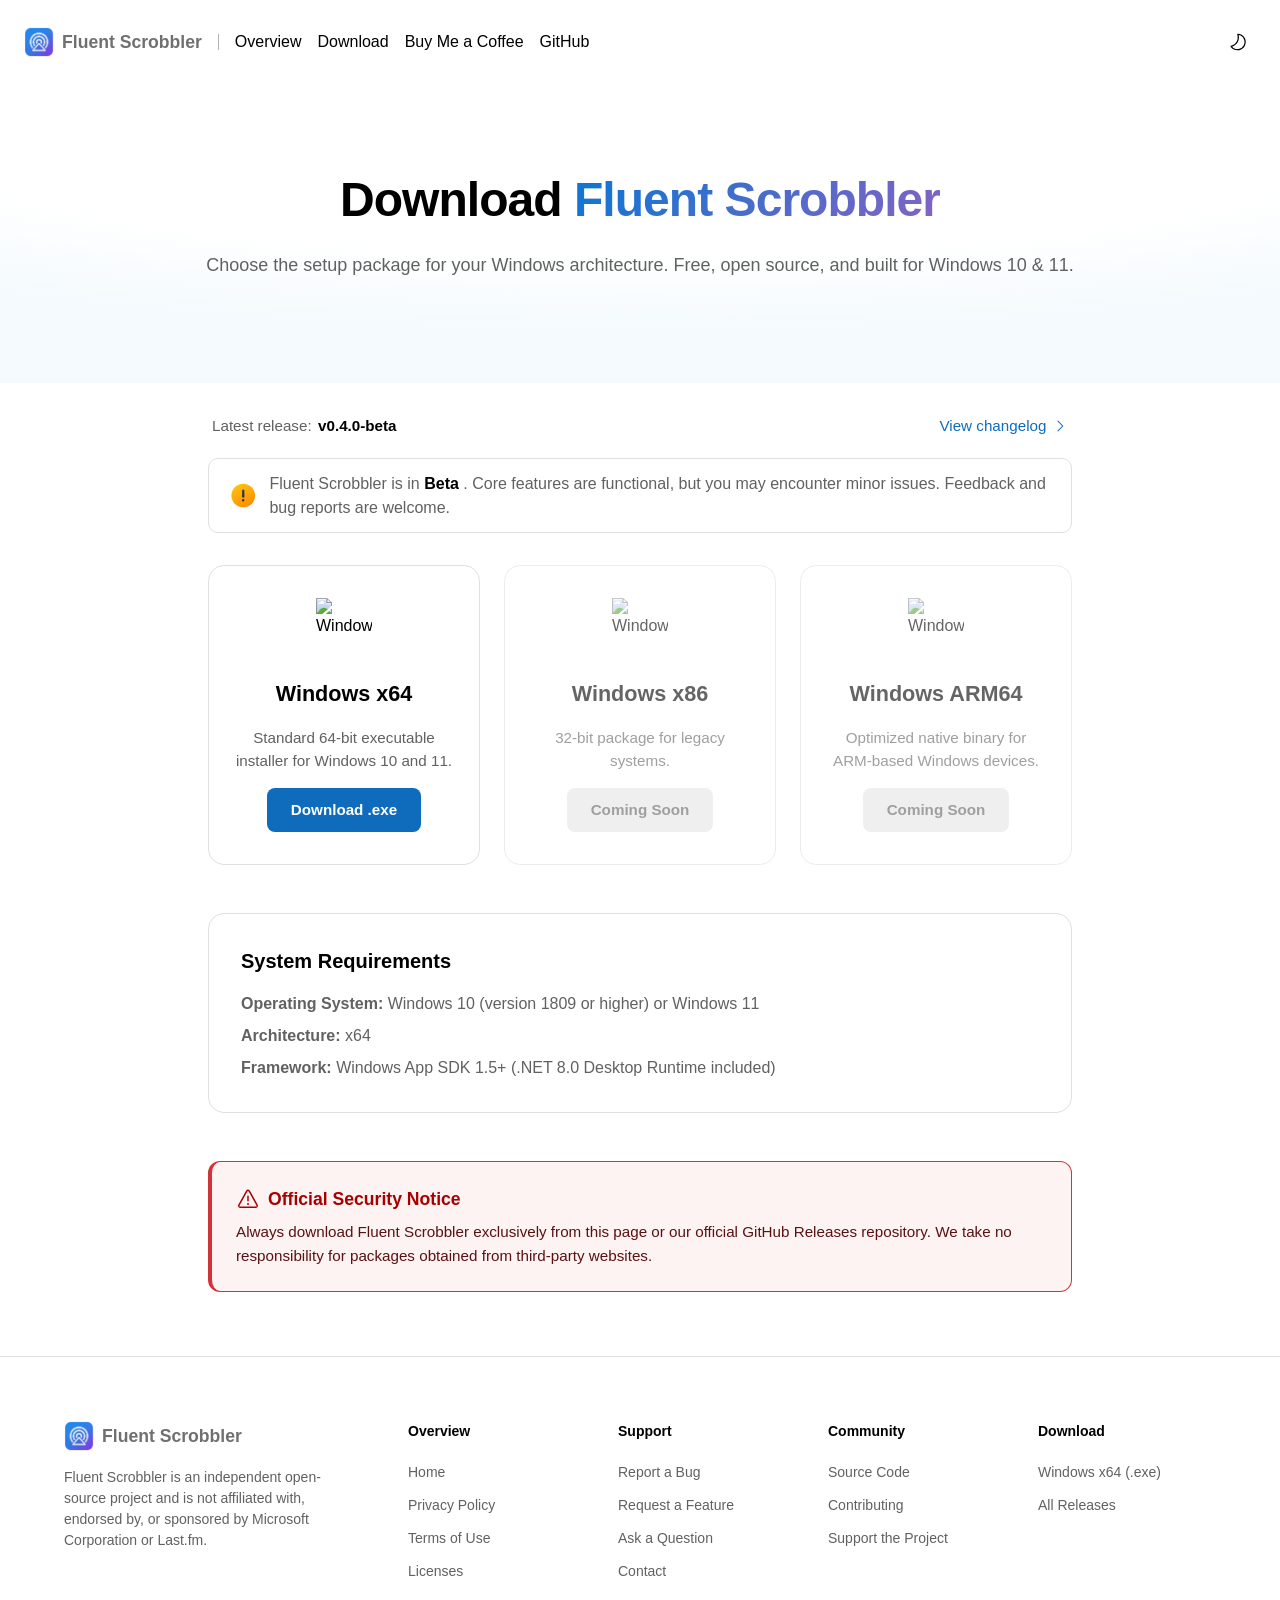
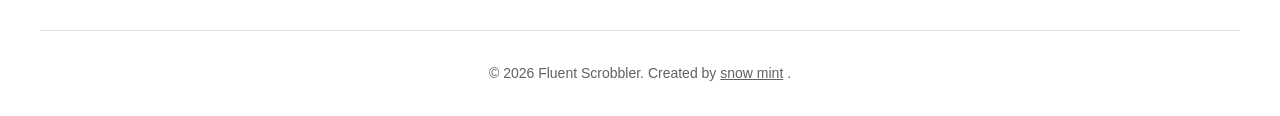
==== commit 381a2936: "update download page." ====
--- a/download.html
+++ b/download.html
@@ -3,67 +3,28 @@
   <head>
     <meta charset="UTF-8" />
     <meta name="viewport" content="width=device-width, initial-scale=1.0" />
-    <title>
-      Download Fluent Scrobbler - Native Last.fm Scrobbler for Windows
-    </title>
-    <meta
-      name="title"
-      content="Download Fluent Scrobbler - Native Last.fm Scrobbler for Windows"
-    />
-    <meta
-      name="description"
-      content="Download Fluent Scrobbler for Windows 10 and 11. Free, open source, and privacy-first Last.fm scrobbler with WinUI 3 aesthetics."
-    />
-    <meta
-      name="keywords"
-      content="download fluent scrobbler, fluent scrobbler installer, last.fm windows download, winui 3 scrobbler exe, windows 11 scrobbler"
-    />
+    <title>Download Fluent Scrobbler - Native Last.fm Scrobbler for Windows</title>
+    <meta name="title" content="Download Fluent Scrobbler - Native Last.fm Scrobbler for Windows" />
+    <meta name="description" content="Download Fluent Scrobbler for Windows 10 and 11. Free, open source, and privacy-first Last.fm scrobbler with WinUI 3 aesthetics." />
+    <meta name="keywords" content="download fluent scrobbler, fluent scrobbler installer, last.fm windows download, winui 3 scrobbler exe, windows 11 scrobbler" />
     <meta name="author" content="snw-mint" />
     <meta name="robots" content="index, follow" />
     <meta name="language" content="English" />
     <meta name="theme-color" content="#0f6cbd" />
-    <link
-      rel="canonical"
-      href="https://snw-mint.github.io/fluent-scrobbler/download.html"
-    />
-    <link
-      rel="alternate"
-      hreflang="en"
-      href="https://snw-mint.github.io/fluent-scrobbler/download.html"
-    />
+    <link rel="canonical" href="https://snw-mint.github.io/fluent-scrobbler/download.html" />
+    <link rel="alternate" hreflang="en" href="https://snw-mint.github.io/fluent-scrobbler/download.html" />
     <meta property="og:type" content="website" />
     <meta property="og:site_name" content="Fluent Scrobbler" />
     <meta property="og:locale" content="en_US" />
-    <meta
-      property="og:title"
-      content="Download Fluent Scrobbler - Native Last.fm Scrobbler for Windows"
-    />
-    <meta
-      property="og:description"
-      content="Download Fluent Scrobbler for Windows 10 and 11. Free, open source, and privacy-first Last.fm scrobbler."
-    />
-    <meta
-      property="og:url"
-      content="https://snw-mint.github.io/fluent-scrobbler/download.html"
-    />
-    <meta
-      property="og:image"
-      content="https://snw-mint.github.io/fluent-scrobbler/assets/main.webp"
-    />
+    <meta property="og:title" content="Download Fluent Scrobbler - Native Last.fm Scrobbler for Windows" />
+    <meta property="og:description" content="Download Fluent Scrobbler for Windows 10 and 11. Free, open source, and privacy-first Last.fm scrobbler." />
+    <meta property="og:url" content="https://snw-mint.github.io/fluent-scrobbler/download.html" />
+    <meta property="og:image" content="https://snw-mint.github.io/fluent-scrobbler/assets/main.webp" />
     <meta property="og:image:alt" content="Fluent Scrobbler desktop app" />
     <meta property="twitter:card" content="summary_large_image" />
-    <meta
-      property="twitter:title"
-      content="Download Fluent Scrobbler - Native Last.fm Scrobbler for Windows"
-    />
-    <meta
-      property="twitter:description"
-      content="Download Fluent Scrobbler for Windows 10 and 11. Free, open source, and privacy-first Last.fm scrobbler."
-    />
-    <meta
-      property="twitter:image"
-      content="https://snw-mint.github.io/fluent-scrobbler/assets/main.webp"
-    />
+    <meta property="twitter:title" content="Download Fluent Scrobbler - Native Last.fm Scrobbler for Windows" />
+    <meta property="twitter:description" content="Download Fluent Scrobbler for Windows 10 and 11. Free, open source, and privacy-first Last.fm scrobbler." />
+    <meta property="twitter:image" content="https://snw-mint.github.io/fluent-scrobbler/assets/main.webp" />
     <link rel="apple-touch-icon" sizes="180x180" href="apple-touch-icon.png" />
     <link rel="icon" type="image/png" sizes="32x32" href="favicon-32x32.png" />
     <link rel="icon" type="image/png" sizes="16x16" href="favicon-16x16.png" />
@@ -278,89 +239,34 @@
     <nav class="navbar">
       <div class="container nav-content">
         <div class="nav-left">
-          <a
-            href="index.html"
-            class="logo"
-            style="text-decoration: none; color: inherit"
-          >
-            <img
-              class="logo-mark"
-              src="logo.webp"
-              alt="Fluent Scrobbler logo"
-            />
+          <a href="index.html" class="logo" style="text-decoration: none; color: inherit">
+            <img class="logo-mark" src="logo.webp" alt="Fluent Scrobbler logo" />
             <span>Fluent Scrobbler</span>
           </a>
           <div class="nav-divider"></div>
           <div class="nav-links">
             <a href="index.html">Overview</a>
             <a href="download.html">Download</a>
-            <a
-              href="https://buymeacoffee.com/snw.mint"
-              target="_blank"
-              rel="noopener"
-              >Buy Me a Coffee</a
-            >
-            <a
-              href="https://github.com/snw-mint/fluent-scrobbler"
-              target="_blank"
-              rel="noopener"
-              >GitHub</a
-            >
+            <a href="https://buymeacoffee.com/snw.mint" target="_blank" rel="noopener">Buy Me a Coffee</a>
+            <a href="https://github.com/snw-mint/fluent-scrobbler" target="_blank" rel="noopener">GitHub</a>
           </div>
         </div>
         <div class="nav-right">
-          <button
-            id="theme-switcher"
-            class="theme-switch"
-            aria-label="Toggle Dark Mode"
-          >
+          <button id="theme-switcher" class="theme-switch" aria-label="Toggle Dark Mode">
             <span class="theme-icon light-icon">
-              <svg
-                width="20"
-                height="20"
-                fill="none"
-                viewBox="0 0 24 24"
-                xmlns="http://www.w3.org/2000/svg"
-              >
-                <path
-                  d="M20.026 17.001c-2.762 4.784-8.879 6.423-13.663 3.661a9.964 9.964 0 0 1-3.234-2.983.75.75 0 0 1 .365-1.131c3.767-1.348 5.785-2.911 6.956-5.146 1.232-2.353 1.551-4.93.689-8.464a.75.75 0 0 1 .769-.926 9.961 9.961 0 0 1 4.457 1.327C21.149 6.1 22.788 12.217 20.025 17Zm-8.248-4.903c-1.25 2.388-3.31 4.099-6.817 5.499a8.492 8.492 0 0 0 2.152 1.766 8.501 8.501 0 1 0 8.502-14.725 8.485 8.485 0 0 0-2.792-1.016c.647 3.384.23 6.044-1.045 8.476Z"
-                  fill="currentColor"
-                />
+              <svg width="20" height="20" fill="none" viewBox="0 0 24 24" xmlns="http://www.w3.org/2000/svg">
+                <path d="M20.026 17.001c-2.762 4.784-8.879 6.423-13.663 3.661a9.964 9.964 0 0 1-3.234-2.983.75.75 0 0 1 .365-1.131c3.767-1.348 5.785-2.911 6.956-5.146 1.232-2.353 1.551-4.93.689-8.464a.75.75 0 0 1 .769-.926 9.961 9.961 0 0 1 4.457 1.327C21.149 6.1 22.788 12.217 20.025 17Zm-8.248-4.903c-1.25 2.388-3.31 4.099-6.817 5.499a8.492 8.492 0 0 0 2.152 1.766 8.501 8.501 0 1 0 8.502-14.725 8.485 8.485 0 0 0-2.792-1.016c.647 3.384.23 6.044-1.045 8.476Z" fill="currentColor" />
               </svg>
             </span>
             <span class="theme-icon dark-icon">
-              <svg
-                width="20"
-                height="20"
-                fill="none"
-                viewBox="0 0 24 24"
-                xmlns="http://www.w3.org/2000/svg"
-              >
-                <path
-                  d="M11.996 19.01a.75.75 0 0 1 .743.649l.007.102v1.5a.75.75 0 0 1-1.493.101l-.007-.101v-1.5a.75.75 0 0 1 .75-.75Zm6.022-2.072 1.06 1.06a.75.75 0 1 1-1.06 1.061l-1.06-1.06a.75.75 0 0 1 1.06-1.061Zm-10.983 0a.75.75 0 0 1 0 1.06L5.974 19.06a.75.75 0 0 1-1.06-1.06l1.06-1.061a.75.75 0 0 1 1.06 0ZM12 6.475a5.525 5.525 0 1 1 0 11.05 5.525 5.525 0 0 1 0-11.05Zm0 1.5a4.025 4.025 0 1 0 0 8.05 4.025 4.025 0 0 0 0-8.05Zm9.25 3.293a.75.75 0 0 1 .102 1.493l-.102.007h-1.5a.75.75 0 0 1-.102-1.493l.102-.007h1.5Zm-17-.029a.75.75 0 0 1 .102 1.494l-.102.006h-1.5a.75.75 0 0 1-.102-1.493l.102-.007h1.5Zm1.64-6.37.084.072 1.06 1.06a.75.75 0 0 1-.976 1.134l-.084-.073-1.06-1.06a.75.75 0 0 1 .976-1.134Zm13.188.072a.75.75 0 0 1 .073.977l-.073.084-1.06 1.06a.75.75 0 0 1-1.133-.976l.072-.084 1.06-1.061a.75.75 0 0 1 1.061 0ZM12 1.99a.75.75 0 0 1 .743.648l.007.102v1.5a.75.75 0 0 1-1.493.101l-.007-.102v-1.5a.75.75 0 0 1 .75-.75Z"
-                  fill="currentColor"
-                />
+              <svg width="20" height="20" fill="none" viewBox="0 0 24 24" xmlns="http://www.w3.org/2000/svg">
+                <path d="M11.996 19.01a.75.75 0 0 1 .743.649l.007.102v1.5a.75.75 0 0 1-1.493.101l-.007-.101v-1.5a.75.75 0 0 1 .75-.75Zm6.022-2.072 1.06 1.06a.75.75 0 1 1-1.06 1.061l-1.06-1.06a.75.75 0 0 1 1.06-1.061Zm-10.983 0a.75.75 0 0 1 0 1.06L5.974 19.06a.75.75 0 0 1-1.06-1.06l1.06-1.061a.75.75 0 0 1 1.06 0ZM12 6.475a5.525 5.525 0 1 1 0 11.05 5.525 5.525 0 0 1 0-11.05Zm0 1.5a4.025 4.025 0 1 0 0 8.05 4.025 4.025 0 0 0 0-8.05Zm9.25 3.293a.75.75 0 0 1 .102 1.493l-.102.007h-1.5a.75.75 0 0 1-.102-1.493l.102-.007h1.5Zm-17-.029a.75.75 0 0 1 .102 1.494l-.102.006h-1.5a.75.75 0 0 1-.102-1.493l.102-.007h1.5Zm1.64-6.37.084.072 1.06 1.06a.75.75 0 0 1-.976 1.134l-.084-.073-1.06-1.06a.75.75 0 0 1 .976-1.134Zm13.188.072a.75.75 0 0 1 .073.977l-.073.084-1.06 1.06a.75.75 0 0 1-1.133-.976l.072-.084 1.06-1.061a.75.75 0 0 1 1.061 0ZM12 1.99a.75.75 0 0 1 .743.648l.007.102v1.5a.75.75 0 0 1-1.493.101l-.007-.102v-1.5a.75.75 0 0 1 .75-.75Z" fill="currentColor" />
               </svg>
             </span>
           </button>
-          <button
-            id="mobile-menu-toggle"
-            class="mobile-menu-toggle"
-            aria-label="Toggle navigation menu"
-          >
-            <svg
-              width="24"
-              height="24"
-              viewBox="0 0 24 24"
-              fill="none"
-              xmlns="http://www.w3.org/2000/svg"
-            >
-              <path
-                d="M4 6h16M4 12h16M4 18h16"
-                stroke="currentColor"
-                stroke-width="2"
-                stroke-linecap="round"
-              />
+          <button id="mobile-menu-toggle" class="mobile-menu-toggle" aria-label="Toggle navigation menu">
+            <svg width="24" height="24" viewBox="0 0 24 24" fill="none" xmlns="http://www.w3.org/2000/svg">
+              <path d="M4 6h16M4 12h16M4 18h16" stroke="currentColor" stroke-width="2" stroke-linecap="round" />
             </svg>
           </button>
         </div>
@@ -370,12 +276,10 @@
     <header class="download-hero">
       <div class="container hero-content">
         <h1 class="title">
-          Download <span class="gradient-text">Fluent Scrobbler</span>
+          Download
+          <span class="gradient-text">Fluent Scrobbler</span>
         </h1>
-        <p class="subtitle">
-          Choose the setup package for your Windows architecture. Free, open
-          source, and built for Windows 10 & 11.
-        </p>
+        <p class="subtitle">Choose the setup package for your Windows architecture. Free, open source, and built for Windows 10 & 11.</p>
       </div>
     </header>
 
@@ -385,142 +289,72 @@
           <span>Latest release:</span>
           <strong id="latest-version">v0.4.0-beta</strong>
         </div>
-        <a
-          href="https://github.com/snw-mint/fluent-scrobbler/releases"
-          target="_blank"
-          rel="noopener noreferrer"
-          class="download-meta-changelog"
-        >
+        <a href="https://github.com/snw-mint/fluent-scrobbler/releases" target="_blank" rel="noopener noreferrer" class="download-meta-changelog">
           <span>View changelog</span>
-          <svg
-            width="16"
-            height="16"
-            viewBox="0 0 24 24"
-            fill="none"
-            xmlns="http://www.w3.org/2000/svg"
-          >
-            <path
-              d="M8.47 4.22a.75.75 0 0 0 0 1.06L15.19 12l-6.72 6.72a.75.75 0 1 0 1.06 1.06l7.25-7.25a.75.75 0 0 0 0-1.06L9.53 4.22a.75.75 0 0 0-1.06 0Z"
-              fill="currentColor"
-            />
+          <svg width="16" height="16" viewBox="0 0 24 24" fill="none" xmlns="http://www.w3.org/2000/svg">
+            <path d="M8.47 4.22a.75.75 0 0 0 0 1.06L15.19 12l-6.72 6.72a.75.75 0 1 0 1.06 1.06l7.25-7.25a.75.75 0 0 0 0-1.06L9.53 4.22a.75.75 0 0 0-1.06 0Z" fill="currentColor" />
           </svg>
         </a>
       </div>
 
+      <div class="beta-disclaimer-box">
+        <svg width="24" height="24" viewBox="0 0 24 24" fill="none" xmlns="http://www.w3.org/2000/svg"><path d="M12 2c5.523 0 10 4.478 10 10s-4.477 10-10 10S2 17.522 2 12 6.477 2 12 2" fill="url(#a)"/><path d="M12.002 15.004a.999.999 0 1 0 0 1.997.999.999 0 0 0 0-1.997M12 7a1 1 0 0 0-.993.884L11 8l.002 5.001.007.117a1 1 0 0 0 1.986 0l.007-.117L13 8l-.007-.117A1 1 0 0 0 12 7" fill="url(#b)"/><defs><linearGradient id="a" x1="5.125" y1="-1.125" x2="18.25" y2="23.875" gradientUnits="userSpaceOnUse"><stop stop-color="#ffcd0f"/><stop offset="1" stop-color="#fe8401"/></linearGradient><linearGradient id="b" x1="9.332" y1="7" x2="14.134" y2="17.252" gradientUnits="userSpaceOnUse"><stop stop-color="#4a4a4a"/><stop offset="1" stop-color="#212121"/></linearGradient></defs></svg>
+        <span>
+          Fluent Scrobbler is in
+          <strong>Beta</strong>
+          . Core features are functional, but you may encounter minor issues. Feedback and bug reports are welcome.
+        </span>
+      </div>
+
       <section class="download-grid">
-        <a
-          href="https://github.com/snw-mint/fluent-scrobbler/releases/download/v0.4.0-beta/FluentScrobbler-Setup-x64.exe"
-          class="download-card highlighted"
-          download
-        >
-          <svg
-            class="download-card-icon"
-            xmlns="http://www.w3.org/2000/svg"
-            viewBox="0 0 256 256"
-          >
-            <path
-              fill="#0078d4"
-              d="M0 0h121.329v121.329H0zm134.671 0H256v121.329H134.671zM0 134.671h121.329V256H0zm134.671 0H256V256H134.671z"
-            />
-          </svg>
+        <a href="https://github.com/snw-mint/fluent-scrobbler/releases/download/v0.4.0-beta/FluentScrobbler-Setup-x64.exe" class="download-card highlighted" download>
+          <img src="assets/windows11.webp" alt="Windows" class="download-card-icon" />
           <h2 class="download-card-title">Windows x64</h2>
-          <p class="download-card-desc">
-            Standard 64-bit executable installer for Windows 10 and 11.
-          </p>
+          <p class="download-card-desc">Standard 64-bit executable installer for Windows 10 and 11.</p>
           <span class="download-card-btn">Download .exe</span>
         </a>
 
         <div class="download-card disabled" aria-disabled="true">
-          <svg
-            class="download-card-icon"
-            xmlns="http://www.w3.org/2000/svg"
-            viewBox="0 0 256 256"
-          >
-            <path
-              fill="#0078d4"
-              d="M0 0h121.329v121.329H0zm134.671 0H256v121.329H134.671zM0 134.671h121.329V256H0zm134.671 0H256V256H134.671z"
-            />
-          </svg>
+          <img src="assets/windows11.webp" alt="Windows" class="download-card-icon" />
           <h2 class="download-card-title">Windows x86</h2>
           <p class="download-card-desc">32-bit package for legacy systems.</p>
           <span class="download-card-btn">Coming Soon</span>
         </div>
 
         <div class="download-card disabled" aria-disabled="true">
-          <svg
-            class="download-card-icon"
-            xmlns="http://www.w3.org/2000/svg"
-            viewBox="0 0 256 256"
-          >
-            <path
-              fill="#0078d4"
-              d="M0 0h121.329v121.329H0zm134.671 0H256v121.329H134.671zM0 134.671h121.329V256H0zm134.671 0H256V256H134.671z"
-            />
-          </svg>
+          <img src="assets/windows11.webp" alt="Windows" class="download-card-icon" />
           <h2 class="download-card-title">Windows ARM64</h2>
-          <p class="download-card-desc">
-            Optimized native binary for ARM-based Windows devices.
-          </p>
+          <p class="download-card-desc">Optimized native binary for ARM-based Windows devices.</p>
           <span class="download-card-btn">Coming Soon</span>
         </div>
       </section>
-
-      <div class="beta-disclaimer-box">
-        <svg
-          width="20"
-          height="20"
-          viewBox="0 0 24 24"
-          fill="none"
-          xmlns="http://www.w3.org/2000/svg"
-        >
-          <path
-            d="M12 2a10 10 0 1 0 10 10A10 10 0 0 0 12 2Zm1 14a1 1 0 1 1-2 0 1 1 0 0 1 2 0Zm0-4a1 1 0 0 1-2 0V8a1 1 0 0 1 2 0Z"
-            fill="currentColor"
-          />
-        </svg>
-        <span
-          >Fluent Scrobbler is in <strong>Beta</strong>. Core features are
-          functional, but you may encounter minor issues. Feedback and bug
-          reports are welcome.</span
-        >
-      </div>
 
       <section class="req-box">
         <h3>System Requirements</h3>
         <ul>
           <li>
-            <strong>Operating System:</strong> Windows 10 (version 1809 or
-            higher) or Windows 11
+            <strong>Operating System:</strong>
+            Windows 10 (version 1809 or higher) or Windows 11
           </li>
-          <li><strong>Architecture:</strong> x64</li>
           <li>
-            <strong>Framework:</strong> Windows App SDK 1.5+ (.NET 8.0 Desktop
-            Runtime included)
+            <strong>Architecture:</strong>
+            x64
+          </li>
+          <li>
+            <strong>Framework:</strong>
+            Windows App SDK 1.5+ (.NET 8.0 Desktop Runtime included)
           </li>
         </ul>
       </section>
 
       <section class="security-box">
         <div class="security-header">
-          <svg
-            width="24"
-            height="24"
-            viewBox="0 0 24 24"
-            fill="none"
-            xmlns="http://www.w3.org/2000/svg"
-          >
-            <path
-              d="M13 17a.999.999 0 1 0-1.998 0 .999.999 0 0 0 1.997 0m-.26-7.853a.75.75 0 0 0-1.493.103l.004 4.501.007.102a.75.75 0 0 0 1.493-.103l-.004-4.502zm1.23-5.488c-.857-1.548-3.082-1.548-3.938 0L2.286 17.66c-.83 1.5.255 3.34 1.97 3.34h15.49c1.714 0 2.799-1.84 1.969-3.34zm-2.626.726a.75.75 0 0 1 1.313 0l7.746 14.002a.75.75 0 0 1-.657 1.113H4.256a.75.75 0 0 1-.657-1.113z"
-              fill="currentColor"
-            />
+          <svg width="24" height="24" viewBox="0 0 24 24" fill="none" xmlns="http://www.w3.org/2000/svg">
+            <path d="M13 17a.999.999 0 1 0-1.998 0 .999.999 0 0 0 1.997 0m-.26-7.853a.75.75 0 0 0-1.493.103l.004 4.501.007.102a.75.75 0 0 0 1.493-.103l-.004-4.502zm1.23-5.488c-.857-1.548-3.082-1.548-3.938 0L2.286 17.66c-.83 1.5.255 3.34 1.97 3.34h15.49c1.714 0 2.799-1.84 1.969-3.34zm-2.626.726a.75.75 0 0 1 1.313 0l7.746 14.002a.75.75 0 0 1-.657 1.113H4.256a.75.75 0 0 1-.657-1.113z" fill="currentColor" />
           </svg>
           <span>Official Security Notice</span>
         </div>
-        <p>
-          Always download Fluent Scrobbler exclusively from this page or our
-          official GitHub Releases repository. We take no responsibility for
-          packages obtained from third-party websites.
-        </p>
+        <p>Always download Fluent Scrobbler exclusively from this page or our official GitHub Releases repository. We take no responsibility for packages obtained from third-party websites.</p>
       </section>
     </main>
 
@@ -528,18 +362,10 @@
       <div class="container footer-grid">
         <div class="footer-brand">
           <div class="logo">
-            <img
-              class="logo-mark"
-              src="logo.webp"
-              alt="Fluent Scrobbler logo"
-            />
+            <img class="logo-mark" src="logo.webp" alt="Fluent Scrobbler logo" />
             <span>Fluent Scrobbler</span>
           </div>
-          <p class="footer-description">
-            Fluent Scrobbler is an independent open-source project and is not
-            affiliated with, endorsed by, or sponsored by Microsoft Corporation
-            or Last.fm.
-          </p>
+          <p class="footer-description">Fluent Scrobbler is an independent open-source project and is not affiliated with, endorsed by, or sponsored by Microsoft Corporation or Last.fm.</p>
         </div>
 
         <div class="footer-nav">
@@ -553,51 +379,23 @@
 
           <div class="footer-column">
             <h4>Support</h4>
-            <a
-              href="https://github.com/snw-mint/fluent-scrobbler/issues/new?template=bug_report.yml"
-              >Report a Bug</a
-            >
-            <a
-              href="https://github.com/snw-mint/fluent-scrobbler/issues/new?template=feature_request.yml"
-              >Request a Feature</a
-            >
-            <a
-              href="https://github.com/snw-mint/fluent-scrobbler/discussions/new/choose"
-              >Ask a Question</a
-            >
+            <a href="https://github.com/snw-mint/fluent-scrobbler/issues/new?template=bug_report.yml">Report a Bug</a>
+            <a href="https://github.com/snw-mint/fluent-scrobbler/issues/new?template=feature_request.yml">Request a Feature</a>
+            <a href="https://github.com/snw-mint/fluent-scrobbler/discussions/new/choose">Ask a Question</a>
             <a href="mailto:snowmint.dev@gmail.com">Contact</a>
           </div>
 
           <div class="footer-column">
             <h4>Community</h4>
-            <a href="https://github.com/snw-mint/fluent-scrobbler"
-              >Source Code</a
-            >
-            <a
-              href="https://github.com/snw-mint/fluent-scrobbler/blob/main/CONTRIBUTING.md"
-              >Contributing</a
-            >
-            <a
-              href="https://buymeacoffee.com/snw.mint"
-              target="_blank"
-              rel="noopener noreferrer"
-              >Support the Project</a
-            >
+            <a href="https://github.com/snw-mint/fluent-scrobbler">Source Code</a>
+            <a href="https://github.com/snw-mint/fluent-scrobbler/blob/main/CONTRIBUTING.md">Contributing</a>
+            <a href="https://buymeacoffee.com/snw.mint" target="_blank" rel="noopener noreferrer">Support the Project</a>
           </div>
 
           <div class="footer-column">
             <h4>Download</h4>
-            <a
-              href="https://github.com/snw-mint/fluent-scrobbler/releases/download/v0.4.0-beta/FluentScrobbler-Setup-x64.exe"
-              download
-              >Windows x64 (.exe)</a
-            >
-            <a
-              href="https://github.com/snw-mint/fluent-scrobbler/releases"
-              target="_blank"
-              rel="noopener noreferrer"
-              >All Releases</a
-            >
+            <a href="https://github.com/snw-mint/fluent-scrobbler/releases/download/v0.4.0-beta/FluentScrobbler-Setup-x64.exe" download>Windows x64 (.exe)</a>
+            <a href="https://github.com/snw-mint/fluent-scrobbler/releases" target="_blank" rel="noopener noreferrer">All Releases</a>
           </div>
         </div>
       </div>
@@ -605,20 +403,15 @@
       <div class="container footer-bottom">
         <p>
           &copy; 2026 Fluent Scrobbler. Created by
-          <a
-            href="https://github.com/snw-mint"
-            target="_blank"
-            rel="noopener noreferrer"
-            >snow mint</a
-          >.
+          <a href="https://github.com/snw-mint" target="_blank" rel="noopener noreferrer">snow mint</a>
+          .
         </p>
       </div>
     </footer>
     <script src="script.js"></script>
     <script>
       document.addEventListener("DOMContentLoaded", async () => {
-        const url =
-          "https://raw.githubusercontent.com/snw-mint/fluent-scrobbler/refs/heads/main/FluentScrobbler.csproj";
+        const url = "https://raw.githubusercontent.com/snw-mint/fluent-scrobbler/refs/heads/main/FluentScrobbler.csproj";
         const el = document.getElementById("latest-version");
         if (!el) return;
 
--- a/style.css
+++ b/style.css
@@ -15,14 +15,11 @@
   --color-text-main: #000000;
   --color-text-muted: #616161;
   --color-border: #e0e0e0;
-  --shadow-card:
-    0 0.125rem 0.25rem rgba(0, 0, 0, 0.04), 0 0 0.125rem rgba(0, 0, 0, 0.06);
+  --shadow-card: 0 0.125rem 0.25rem rgba(0, 0, 0, 0.04), 0 0 0.125rem rgba(0, 0, 0, 0.06);
   --shadow-float: 0 0.5rem 1rem rgba(0, 0, 0, 0.14);
   --radius-card: 0.5rem;
   --radius-button: 0.25rem;
-  --font-stack:
-    "Segoe UI Variable", "Segoe UI", -apple-system, BlinkMacSystemFont,
-    sans-serif;
+  --font-stack: "Segoe UI Variable", "Segoe UI", -apple-system, BlinkMacSystemFont, sans-serif;
 }
 
 :root[data-theme="dark"] {
@@ -194,22 +191,14 @@
 
 .hero,
 .download-hero {
-  background: radial-gradient(
-    112.37% 96.84% at 50% 3.16%,
-    #ffffff 55%,
-    #f4fafd 81.63%
-  );
+  background: radial-gradient(112.37% 96.84% at 50% 3.16%, #ffffff 55%, #f4fafd 81.63%);
   padding: 5rem 0;
   text-align: center;
 }
 
 [data-theme="dark"] .hero,
 [data-theme="dark"] .download-hero {
-  background: radial-gradient(
-    112.37% 96.84% at 50% 3.16%,
-    #0b0c0f 55%,
-    #0f1724 81.63%
-  );
+  background: radial-gradient(112.37% 96.84% at 50% 3.16%, #0b0c0f 55%, #0f1724 81.63%);
 }
 
 .hero-content {
@@ -487,14 +476,14 @@
   display: flex;
   align-items: center;
   gap: 0.75rem;
-  font-size: 0.9rem;
+  font-size: 1rem;
   color: var(--color-text-muted);
   line-height: 1.45;
 }
 
 .beta-disclaimer-box svg {
-  flex-shrink: 0;
-  color: var(--color-primary);
+ width: 35px;
+ height: 35px;
 }
 
 .beta-disclaimer-box strong {
@@ -926,13 +915,7 @@
   max-width: 56.25rem;
   margin: 0 auto;
   overflow: hidden;
-  -webkit-mask: linear-gradient(
-    90deg,
-    transparent,
-    white 15%,
-    white 85%,
-    transparent
-  );
+  -webkit-mask: linear-gradient(90deg, transparent, white 15%, white 85%, transparent);
   mask: linear-gradient(90deg, transparent, white 15%, white 85%, transparent);
 }
 
@@ -1106,11 +1089,7 @@
   left: 0;
   width: 100%;
   height: 100%;
-  background: radial-gradient(
-    600px circle at var(--mouse-x, 0) var(--mouse-y, 0),
-    rgba(15, 108, 189, 0.08),
-    transparent 40%
-  );
+  background: radial-gradient(600px circle at var(--mouse-x, 0) var(--mouse-y, 0), rgba(15, 108, 189, 0.08), transparent 40%);
   opacity: 0;
   transition: opacity 0.3s ease;
   pointer-events: none;
@@ -1120,11 +1099,7 @@
 [data-theme="dark"] .feature-card::after,
 [data-theme="dark"] .minor-card::after,
 [data-theme="dark"] .support-card::after {
-  background: radial-gradient(
-    600px circle at var(--mouse-x, 0) var(--mouse-y, 0),
-    rgba(255, 255, 255, 0.06),
-    transparent 40%
-  );
+  background: radial-gradient(600px circle at var(--mouse-x, 0) var(--mouse-y, 0), rgba(255, 255, 255, 0.06), transparent 40%);
 }
 
 .feature-card:hover::after,
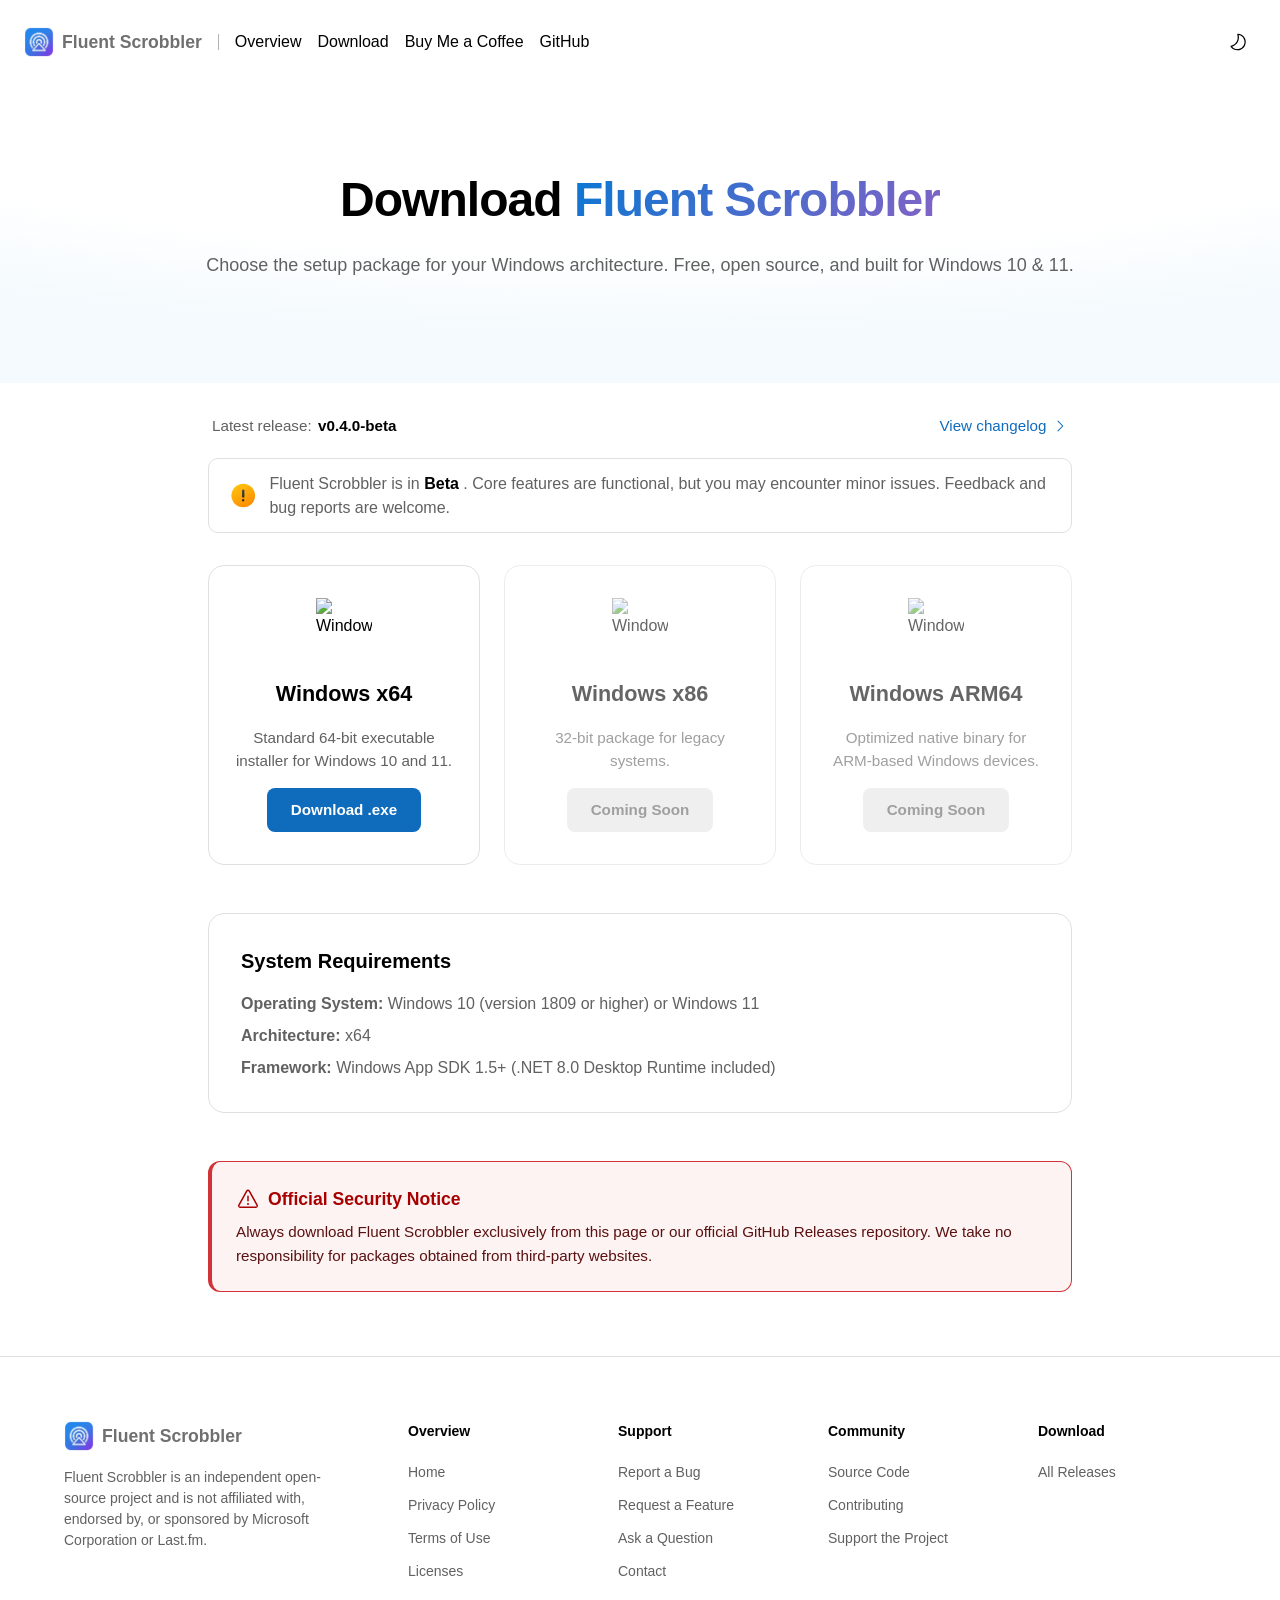
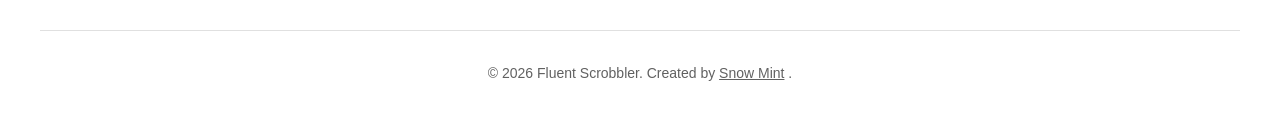
==== commit dba80a4b: "fix version" ====
--- a/download.html
+++ b/download.html
@@ -307,7 +307,7 @@
       </div>
 
       <section class="download-grid">
-        <a href="https://github.com/snw-mint/fluent-scrobbler/releases/download/v0.4.0-beta/FluentScrobbler-Setup-x64.exe" class="download-card highlighted" download>
+        <a href="https://github.com/snw-mint/fluent-scrobbler/releases/download/v0.5.0-beta/FluentScrobbler-Setup-x64.exe" class="download-card highlighted" download>
           <img src="assets/windows11.webp" alt="Windows" class="download-card-icon" />
           <h2 class="download-card-title">Windows x64</h2>
           <p class="download-card-desc">Standard 64-bit executable installer for Windows 10 and 11.</p>
@@ -394,7 +394,6 @@
 
           <div class="footer-column">
             <h4>Download</h4>
-            <a href="https://github.com/snw-mint/fluent-scrobbler/releases/download/v0.4.0-beta/FluentScrobbler-Setup-x64.exe" download>Windows x64 (.exe)</a>
             <a href="https://github.com/snw-mint/fluent-scrobbler/releases" target="_blank" rel="noopener noreferrer">All Releases</a>
           </div>
         </div>
@@ -403,7 +402,7 @@
       <div class="container footer-bottom">
         <p>
           &copy; 2026 Fluent Scrobbler. Created by
-          <a href="https://github.com/snw-mint" target="_blank" rel="noopener noreferrer">snow mint</a>
+          <a href="https://github.com/snw-mint" target="_blank" rel="noopener noreferrer">Snow Mint</a>
           .
         </p>
       </div>
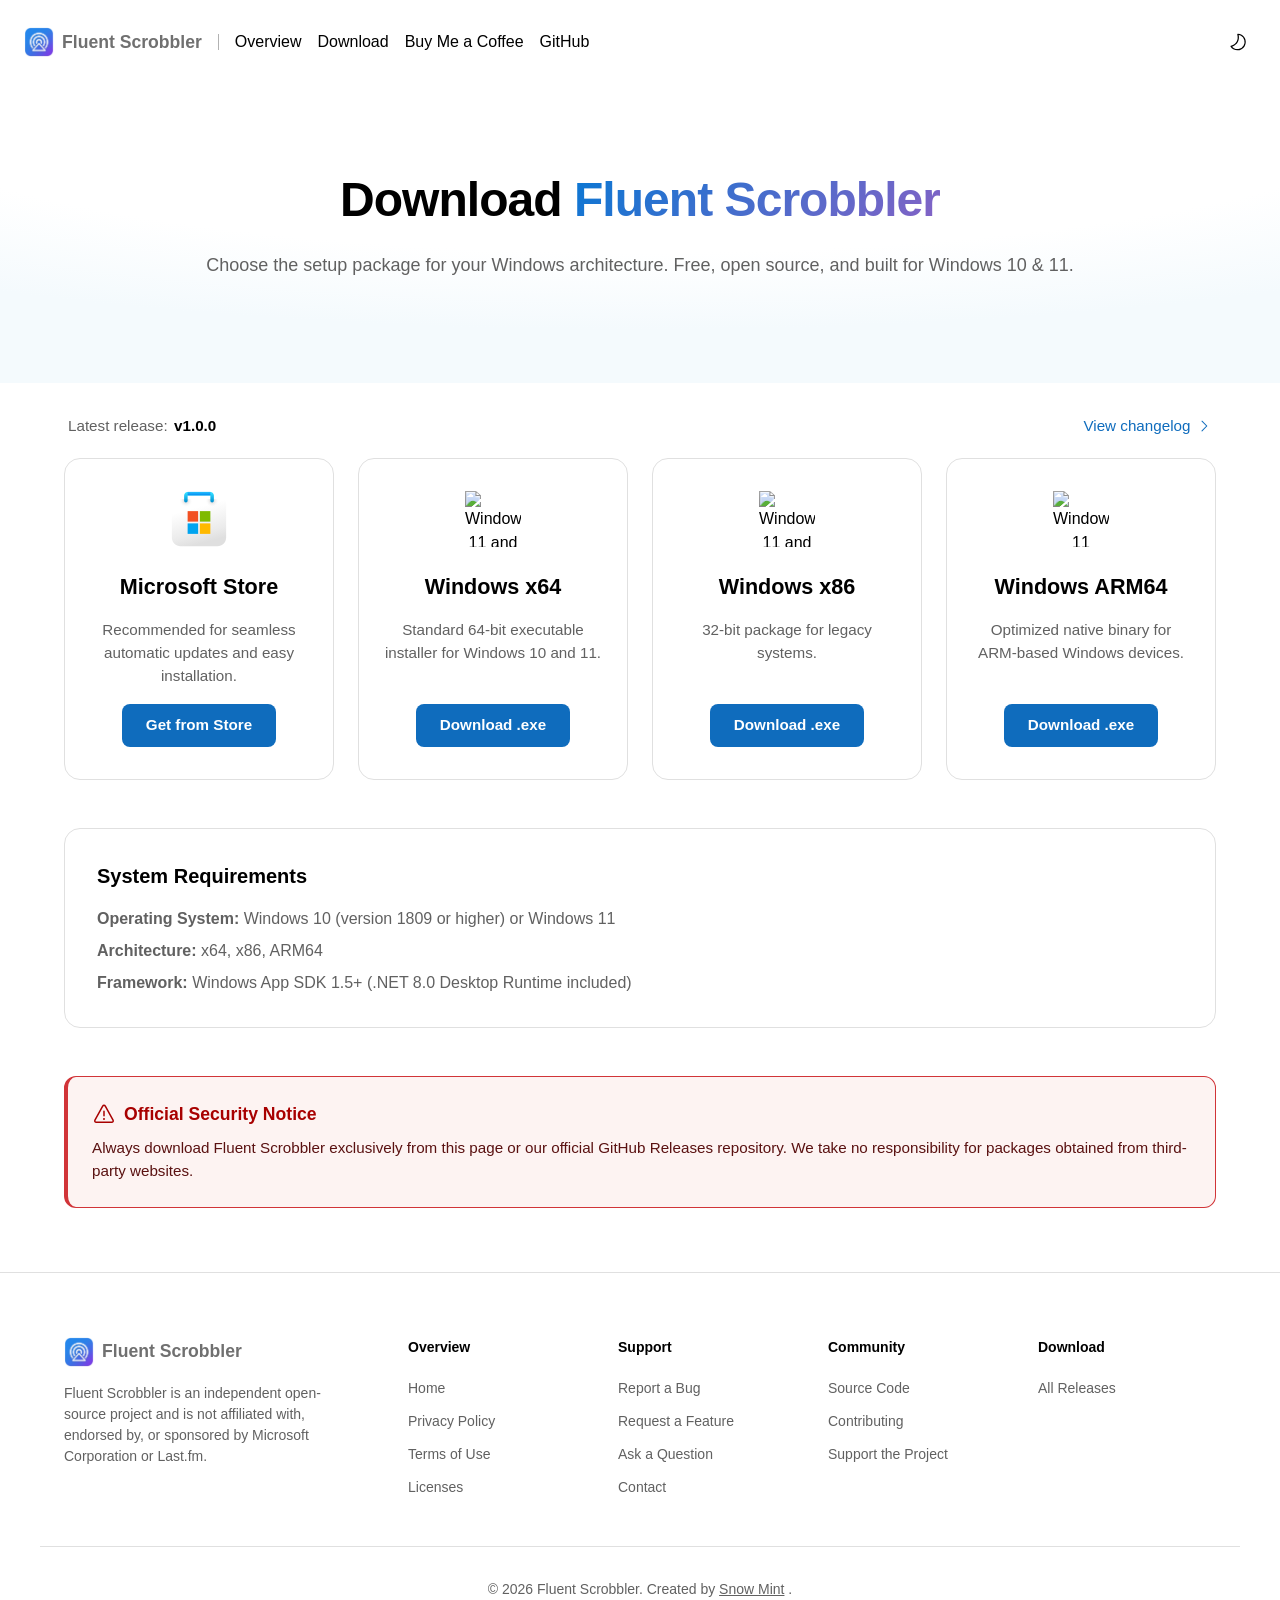
==== commit cc1c386c: "update downloa page." ====
--- a/download.html
+++ b/download.html
@@ -3,53 +3,102 @@
   <head>
     <meta charset="UTF-8" />
     <meta name="viewport" content="width=device-width, initial-scale=1.0" />
-    <title>Download Fluent Scrobbler - Native Last.fm Scrobbler for Windows</title>
-    <meta name="title" content="Download Fluent Scrobbler - Native Last.fm Scrobbler for Windows" />
-    <meta name="description" content="Download Fluent Scrobbler for Windows 10 and 11. Free, open source, and privacy-first Last.fm scrobbler with WinUI 3 aesthetics." />
-    <meta name="keywords" content="download fluent scrobbler, fluent scrobbler installer, last.fm windows download, winui 3 scrobbler exe, windows 11 scrobbler" />
+    <title>Download Fluent Scrobbler for Windows - Microsoft Store & Installers (x64, x86, ARM64)</title>
+    <meta name="title" content="Download Fluent Scrobbler for Windows - Microsoft Store & Installers (x64, x86, ARM64)" />
+    <meta name="description" content="Download Fluent Scrobbler for Windows 10 and Windows 11. Get it directly from the Microsoft Store or download native setup packages for x64, x86, and ARM64." />
+    <meta name="keywords" content="download fluent scrobbler, fluent scrobbler installer, microsoft store fluent scrobbler, last.fm windows download, winui 3 scrobbler exe, windows 11 scrobbler, arm64 scrobbler, last.fm desktop app" />
     <meta name="author" content="snw-mint" />
-    <meta name="robots" content="index, follow" />
+    <meta name="robots" content="index, follow, max-image-preview:large" />
     <meta name="language" content="English" />
+    <meta name="application-name" content="Fluent Scrobbler" />
     <meta name="theme-color" content="#0f6cbd" />
     <link rel="canonical" href="https://snw-mint.github.io/fluent-scrobbler/download.html" />
     <link rel="alternate" hreflang="en" href="https://snw-mint.github.io/fluent-scrobbler/download.html" />
     <meta property="og:type" content="website" />
     <meta property="og:site_name" content="Fluent Scrobbler" />
     <meta property="og:locale" content="en_US" />
-    <meta property="og:title" content="Download Fluent Scrobbler - Native Last.fm Scrobbler for Windows" />
-    <meta property="og:description" content="Download Fluent Scrobbler for Windows 10 and 11. Free, open source, and privacy-first Last.fm scrobbler." />
+    <meta property="og:title" content="Download Fluent Scrobbler for Windows - Microsoft Store & Installers" />
+    <meta property="og:description" content="Download Fluent Scrobbler for Windows 10 and 11. Free, open source, and privacy-first Last.fm scrobbler available on the Microsoft Store and direct download." />
     <meta property="og:url" content="https://snw-mint.github.io/fluent-scrobbler/download.html" />
-    <meta property="og:image" content="https://snw-mint.github.io/fluent-scrobbler/assets/main.webp" />
-    <meta property="og:image:alt" content="Fluent Scrobbler desktop app" />
+    <meta property="og:image" content="https://snw-mint.github.io/fluent-scrobbler/assets/og-image.jpg" />
+    <meta property="og:image:type" content="image/jpeg" />
+    <meta property="og:image:alt" content="Download Fluent Scrobbler for Windows" />
     <meta property="twitter:card" content="summary_large_image" />
-    <meta property="twitter:title" content="Download Fluent Scrobbler - Native Last.fm Scrobbler for Windows" />
-    <meta property="twitter:description" content="Download Fluent Scrobbler for Windows 10 and 11. Free, open source, and privacy-first Last.fm scrobbler." />
-    <meta property="twitter:image" content="https://snw-mint.github.io/fluent-scrobbler/assets/main.webp" />
+    <meta property="twitter:url" content="https://snw-mint.github.io/fluent-scrobbler/download.html" />
+    <meta property="twitter:title" content="Download Fluent Scrobbler for Windows - Microsoft Store & Installers" />
+    <meta property="twitter:description" content="Download Fluent Scrobbler for Windows 10 and 11. Free, open source, and privacy-first Last.fm scrobbler available on the Microsoft Store and direct download." />
+    <meta property="twitter:image" content="https://snw-mint.github.io/fluent-scrobbler/assets/og-image.jpg" />
     <link rel="apple-touch-icon" sizes="180x180" href="apple-touch-icon.png" />
     <link rel="icon" type="image/png" sizes="32x32" href="favicon-32x32.png" />
     <link rel="icon" type="image/png" sizes="16x16" href="favicon-16x16.png" />
     <link rel="manifest" href="site.webmanifest" />
     <link rel="stylesheet" href="style.css" />
     <script type="application/ld+json">
-      {
-        "@context": "https://schema.org",
-        "@type": "SoftwareApplication",
-        "name": "Fluent Scrobbler",
-        "applicationCategory": "MultimediaApplication",
-        "operatingSystem": "Windows 10, Windows 11",
-        "description": "Download Fluent Scrobbler for Windows. Free, native, open-source Last.fm scrobbler.",
-        "url": "https://snw-mint.github.io/fluent-scrobbler/download.html",
-        "downloadUrl": "https://github.com/snw-mint/fluent-scrobbler/releases",
-        "offers": {
-          "@type": "Offer",
-          "price": "0",
-          "priceCurrency": "USD"
+    {
+      "@context": "https://schema.org",
+      "@graph": [
+        {
+          "@type": "WebPage",
+          "@id": "https://snw-mint.github.io/fluent-scrobbler/download.html",
+          "url": "https://snw-mint.github.io/fluent-scrobbler/download.html",
+          "name": "Download Fluent Scrobbler - Native Last.fm Scrobbler for Windows",
+          "description": "Download Fluent Scrobbler for Windows 10 and Windows 11 via Microsoft Store or standalone installers.",
+          "isPartOf": {
+            "@type": "WebSite",
+            "@id": "https://snw-mint.github.io/fluent-scrobbler/#website",
+            "name": "Fluent Scrobbler",
+            "url": "https://snw-mint.github.io/fluent-scrobbler/"
+          },
+          "breadcrumb": {
+            "@type": "BreadcrumbList",
+            "itemListElement": [
+              {
+                "@type": "ListItem",
+                "position": 1,
+                "name": "Home",
+                "item": "https://snw-mint.github.io/fluent-scrobbler/"
+              },
+              {
+                "@type": "ListItem",
+                "position": 2,
+                "name": "Download",
+                "item": "https://snw-mint.github.io/fluent-scrobbler/download.html"
+              }
+            ]
+          }
+        },
+        {
+          "@type": "SoftwareApplication",
+          "@id": "https://snw-mint.github.io/fluent-scrobbler/#application",
+          "name": "Fluent Scrobbler",
+          "applicationCategory": "MultimediaApplication",
+          "operatingSystem": "Windows 10 version 1809+, Windows 11",
+          "description": "A native, open-source Last.fm scrobbler for Windows built with WinUI 3, featuring automatic System Media Transport Controls tracking, offline caching, and zero telemetry.",
+          "url": "https://snw-mint.github.io/fluent-scrobbler/download.html",
+          "downloadUrl": "https://snw-mint.github.io/fluent-scrobbler/download.html",
+          "license": "https://snw-mint.github.io/fluent-scrobbler/licenses.html",
+          "isAccessibleForFree": true,
+          "offers": {
+            "@type": "Offer",
+            "price": "0",
+            "priceCurrency": "USD"
+          },
+          "author": {
+            "@type": "Person",
+            "name": "snw-mint",
+            "url": "https://github.com/snw-mint"
+          },
+          "sameAs": [
+            "https://github.com/snw-mint/fluent-scrobbler",
+            "https://apps.microsoft.com/detail/9n5rmd87spvm"
+          ]
         }
-      }
+      ]
+    }
     </script>
     <style>
       .download-meta-bar {
-        max-width: 54rem;
+        max-width: 75rem;
         margin: 0 auto 1.25rem;
         display: flex;
         justify-content: space-between;
@@ -91,7 +140,7 @@
         display: grid;
         grid-template-columns: repeat(auto-fit, minmax(16rem, 1fr));
         gap: 1.5rem;
-        max-width: 54rem;
+        max-width: 75rem;
         margin: 0 auto 3rem;
       }
 
@@ -169,7 +218,7 @@
       }
 
       .req-box {
-        max-width: 54rem;
+        max-width: 75rem;
         margin: 0 auto 3rem;
         padding: 2rem;
         background-color: var(--color-surface);
@@ -194,7 +243,7 @@
       }
 
       .security-box {
-        max-width: 54rem;
+        max-width: 75rem;
         margin: 0 auto 4rem;
         background-color: #fdf3f2;
         border: 1px solid #d13438;
@@ -287,7 +336,7 @@
       <div class="download-meta-bar">
         <div class="download-meta-version">
           <span>Latest release:</span>
-          <strong id="latest-version">v0.4.0-beta</strong>
+          <strong id="latest-version">v1.0.0</strong>
         </div>
         <a href="https://github.com/snw-mint/fluent-scrobbler/releases" target="_blank" rel="noopener noreferrer" class="download-meta-changelog">
           <span>View changelog</span>
@@ -297,36 +346,34 @@
         </a>
       </div>
 
-      <div class="beta-disclaimer-box">
-        <svg width="24" height="24" viewBox="0 0 24 24" fill="none" xmlns="http://www.w3.org/2000/svg"><path d="M12 2c5.523 0 10 4.478 10 10s-4.477 10-10 10S2 17.522 2 12 6.477 2 12 2" fill="url(#a)"/><path d="M12.002 15.004a.999.999 0 1 0 0 1.997.999.999 0 0 0 0-1.997M12 7a1 1 0 0 0-.993.884L11 8l.002 5.001.007.117a1 1 0 0 0 1.986 0l.007-.117L13 8l-.007-.117A1 1 0 0 0 12 7" fill="url(#b)"/><defs><linearGradient id="a" x1="5.125" y1="-1.125" x2="18.25" y2="23.875" gradientUnits="userSpaceOnUse"><stop stop-color="#ffcd0f"/><stop offset="1" stop-color="#fe8401"/></linearGradient><linearGradient id="b" x1="9.332" y1="7" x2="14.134" y2="17.252" gradientUnits="userSpaceOnUse"><stop stop-color="#4a4a4a"/><stop offset="1" stop-color="#212121"/></linearGradient></defs></svg>
-        <span>
-          Fluent Scrobbler is in
-          <strong>Beta</strong>
-          . Core features are functional, but you may encounter minor issues. Feedback and bug reports are welcome.
-        </span>
-      </div>
-
       <section class="download-grid">
-        <a href="https://github.com/snw-mint/fluent-scrobbler/releases/download/v0.5.0-beta/FluentScrobbler-Setup-x64.exe" class="download-card highlighted" download>
-          <img src="assets/windows11.webp" alt="Windows" class="download-card-icon" />
+        <a href="https://apps.microsoft.com/detail/9n5rmd87spvm" class="download-card" target="_blank" rel="noopener noreferrer">
+          <svg class="download-card-icon" version="2.0" viewBox="0 0 256 256" xmlns="http://www.w3.org/2000/svg"><path d="M252 46c0-5.523-4.477-10-10-10H14C8.477 36 4 40.477 4 46v166c0 22.091 17.909 40 40 40h168c22.091 0 40-17.909 40-40z" fill="url(#ms-store-a)"/><path d="M124 92H76v48h48z" fill="#f25022"/><path d="M180 92h-48v48h48z" fill="#7fba00"/><path d="M124 148H76v48h48z" fill="#00a4ef"/><path d="M180 148h-48v48h48z" fill="#ffb900"/><path opacity=".873" d="M115.336 36H20.664A48.3 48.3 0 0 0 20 44c0 26.51 21.49 48 48 48s48-21.49 48-48c0-2.726-.227-5.398-.664-8" fill="url(#ms-store-b)"/><path opacity=".873" d="M235.336 36h-94.672a48 48 0 0 0-.664 8c0 26.51 21.49 48 48 48s48-21.49 48-48c0-2.726-.227-5.398-.664-8" fill="url(#ms-store-c)"/><path d="M60 20c0-8.837 7.163-16 16-16h104c8.837 0 16 7.163 16 16v24a8 8 0 0 1-16 0V20H76v24a8 8 0 1 1-16 0z" fill="url(#ms-store-d)"/><path d="M180 4H76v16h104z" fill="url(#ms-store-e)"/><defs><linearGradient id="ms-store-a" x1="148.256" y1="66.954" x2="190.681" y2="225.572" gradientUnits="userSpaceOnUse"><stop stop-color="#fff"/><stop offset=".715" stop-color="#ebebeb"/><stop offset="1" stop-color="#dfdfdf"/></linearGradient><linearGradient id="ms-store-d" x1="187.417" y1="11.201" x2="187.417" y2="47.502" gradientUnits="userSpaceOnUse"><stop stop-color="#30daff"/><stop offset="1" stop-color="#0194d4"/></linearGradient><linearGradient id="ms-store-e" x1="129.115" y1="6.539" x2="129.115" y2="18.077" gradientUnits="userSpaceOnUse"><stop stop-color="#1fb8fd"/><stop offset="1" stop-color="#0591f2"/></linearGradient><radialGradient id="ms-store-b" cx="0" cy="0" r="1" gradientUnits="userSpaceOnUse" gradientTransform="rotate(134.891 24.795 36.055)scale(30.7098 32.2922)"><stop stop-color="#bfbfbf"/><stop offset="1" stop-color="#fff" stop-opacity="0"/></radialGradient><radialGradient id="ms-store-c" cx="0" cy="0" r="1" gradientUnits="userSpaceOnUse" gradientTransform="rotate(134.891 84.795 60.975)scale(30.7098 32.2922)"><stop stop-color="#bfbfbf"/><stop offset="1" stop-color="#fff" stop-opacity="0"/></radialGradient></defs></svg>
+          <h2 class="download-card-title">Microsoft Store</h2>
+          <p class="download-card-desc">Recommended for seamless automatic updates and easy installation.</p>
+          <span class="download-card-btn">Get from Store</span>
+        </a>
+
+        <a href="thanks.html?file=x64" class="download-card">
+          <img src="assets/windows11.webp" alt="Windows 11 and 10 x64" width="56" height="56" loading="lazy" class="download-card-icon" />
           <h2 class="download-card-title">Windows x64</h2>
           <p class="download-card-desc">Standard 64-bit executable installer for Windows 10 and 11.</p>
           <span class="download-card-btn">Download .exe</span>
         </a>
 
-        <div class="download-card disabled" aria-disabled="true">
-          <img src="assets/windows11.webp" alt="Windows" class="download-card-icon" />
+        <a href="thanks.html?file=x86" class="download-card">
+          <img src="assets/windows11.webp" alt="Windows 11 and 10 x86" width="56" height="56" loading="lazy" class="download-card-icon" />
           <h2 class="download-card-title">Windows x86</h2>
           <p class="download-card-desc">32-bit package for legacy systems.</p>
-          <span class="download-card-btn">Coming Soon</span>
-        </div>
-
-        <div class="download-card disabled" aria-disabled="true">
-          <img src="assets/windows11.webp" alt="Windows" class="download-card-icon" />
+          <span class="download-card-btn">Download .exe</span>
+        </a>
+
+        <a href="thanks.html?file=arm64" class="download-card">
+          <img src="assets/windows11.webp" alt="Windows 11 ARM64" width="56" height="56" loading="lazy" class="download-card-icon" />
           <h2 class="download-card-title">Windows ARM64</h2>
           <p class="download-card-desc">Optimized native binary for ARM-based Windows devices.</p>
-          <span class="download-card-btn">Coming Soon</span>
-        </div>
+          <span class="download-card-btn">Download .exe</span>
+        </a>
       </section>
 
       <section class="req-box">
@@ -338,7 +385,7 @@
           </li>
           <li>
             <strong>Architecture:</strong>
-            x64
+            x64, x86, ARM64
           </li>
           <li>
             <strong>Framework:</strong>
--- a/style.css
+++ b/style.css
@@ -255,7 +255,7 @@
 
 .hero-visual-container {
   width: 100%;
-  max-width: 50rem;
+  max-width: 100%;
   aspect-ratio: 16 / 10;
   border-radius: 0.5rem;
   border: none;
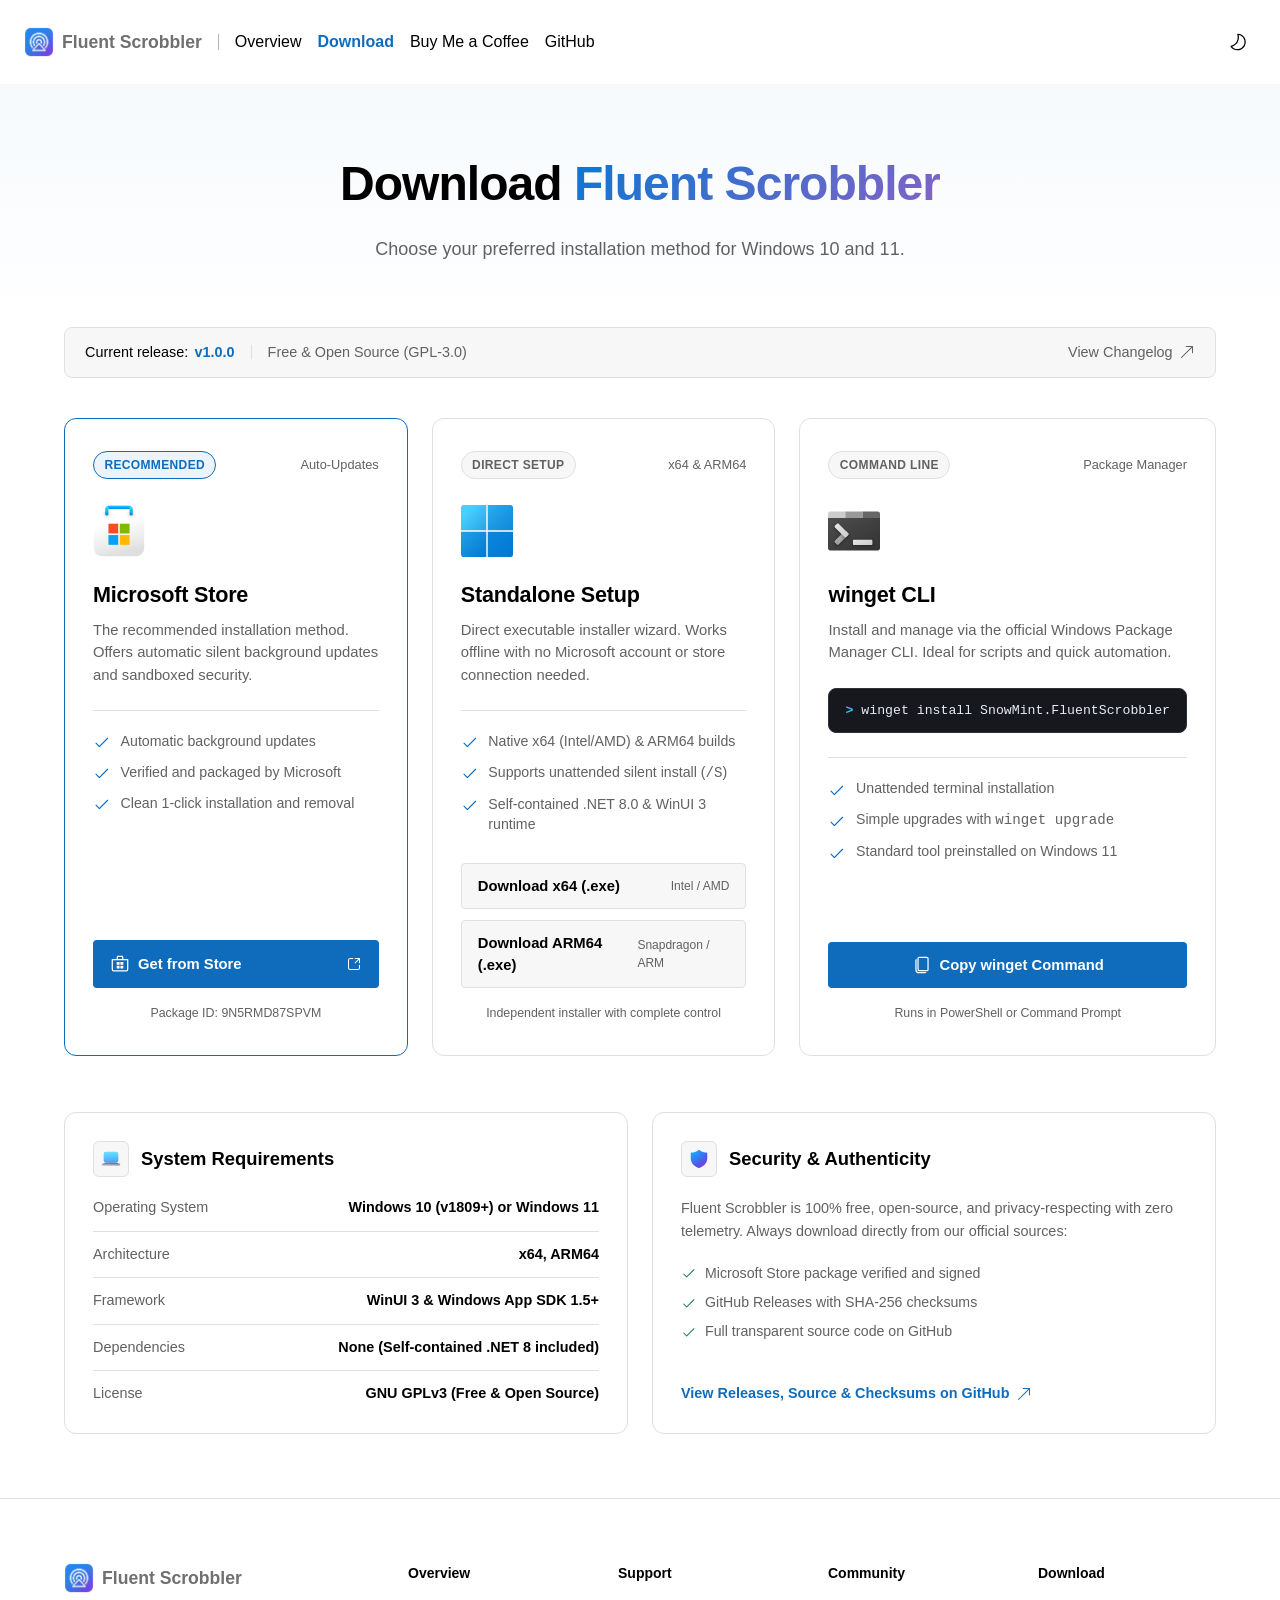
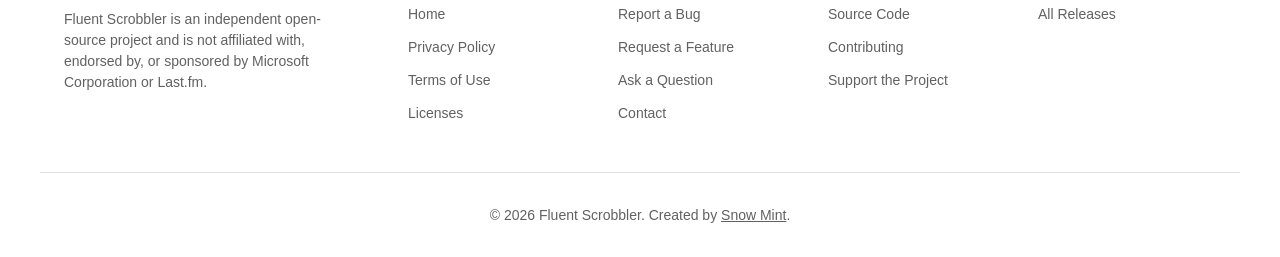
==== commit 9aec8a23: "Update leading." ====
--- a/download.html
+++ b/download.html
@@ -1,39 +1,45 @@
 <!doctype html>
 <html lang="en">
-  <head>
-    <meta charset="UTF-8" />
-    <meta name="viewport" content="width=device-width, initial-scale=1.0" />
-    <title>Download Fluent Scrobbler for Windows - Microsoft Store & Installers (x64, x86, ARM64)</title>
-    <meta name="title" content="Download Fluent Scrobbler for Windows - Microsoft Store & Installers (x64, x86, ARM64)" />
-    <meta name="description" content="Download Fluent Scrobbler for Windows 10 and Windows 11. Get it directly from the Microsoft Store or download native setup packages for x64, x86, and ARM64." />
-    <meta name="keywords" content="download fluent scrobbler, fluent scrobbler installer, microsoft store fluent scrobbler, last.fm windows download, winui 3 scrobbler exe, windows 11 scrobbler, arm64 scrobbler, last.fm desktop app" />
-    <meta name="author" content="snw-mint" />
-    <meta name="robots" content="index, follow, max-image-preview:large" />
-    <meta name="language" content="English" />
-    <meta name="application-name" content="Fluent Scrobbler" />
-    <meta name="theme-color" content="#0f6cbd" />
-    <link rel="canonical" href="https://snw-mint.github.io/fluent-scrobbler/download.html" />
-    <link rel="alternate" hreflang="en" href="https://snw-mint.github.io/fluent-scrobbler/download.html" />
-    <meta property="og:type" content="website" />
-    <meta property="og:site_name" content="Fluent Scrobbler" />
-    <meta property="og:locale" content="en_US" />
-    <meta property="og:title" content="Download Fluent Scrobbler for Windows - Microsoft Store & Installers" />
-    <meta property="og:description" content="Download Fluent Scrobbler for Windows 10 and 11. Free, open source, and privacy-first Last.fm scrobbler available on the Microsoft Store and direct download." />
-    <meta property="og:url" content="https://snw-mint.github.io/fluent-scrobbler/download.html" />
-    <meta property="og:image" content="https://snw-mint.github.io/fluent-scrobbler/assets/og-image.jpg" />
-    <meta property="og:image:type" content="image/jpeg" />
-    <meta property="og:image:alt" content="Download Fluent Scrobbler for Windows" />
-    <meta property="twitter:card" content="summary_large_image" />
-    <meta property="twitter:url" content="https://snw-mint.github.io/fluent-scrobbler/download.html" />
-    <meta property="twitter:title" content="Download Fluent Scrobbler for Windows - Microsoft Store & Installers" />
-    <meta property="twitter:description" content="Download Fluent Scrobbler for Windows 10 and 11. Free, open source, and privacy-first Last.fm scrobbler available on the Microsoft Store and direct download." />
-    <meta property="twitter:image" content="https://snw-mint.github.io/fluent-scrobbler/assets/og-image.jpg" />
-    <link rel="apple-touch-icon" sizes="180x180" href="apple-touch-icon.png" />
-    <link rel="icon" type="image/png" sizes="32x32" href="favicon-32x32.png" />
-    <link rel="icon" type="image/png" sizes="16x16" href="favicon-16x16.png" />
-    <link rel="manifest" href="site.webmanifest" />
-    <link rel="stylesheet" href="style.css" />
-    <script type="application/ld+json">
+
+<head>
+  <meta charset="UTF-8" />
+  <meta name="viewport" content="width=device-width, initial-scale=1.0" />
+  <title>Download Fluent Scrobbler for Windows - Microsoft Store, Standalone & winget</title>
+  <meta name="title" content="Download Fluent Scrobbler for Windows - Microsoft Store, Standalone & winget" />
+  <meta name="description"
+    content="Download Fluent Scrobbler for Windows 10 and 11. Choose between the official Microsoft Store package, direct standalone installers (x64 and ARM64), or winget CLI." />
+  <meta name="keywords"
+    content="download fluent scrobbler, fluent scrobbler installer, microsoft store fluent scrobbler, winget fluent scrobbler, last.fm windows download, winui 3 scrobbler, windows 11 scrobbler, arm64 scrobbler, standalone scrobbler" />
+  <meta name="author" content="snw-mint" />
+  <meta name="robots" content="index, follow, max-image-preview:large" />
+  <meta name="language" content="English" />
+  <meta name="application-name" content="Fluent Scrobbler" />
+  <meta name="theme-color" content="#0f6cbd" />
+  <link rel="canonical" href="https://snw-mint.github.io/fluent-scrobbler/download.html" />
+  <link rel="alternate" hreflang="en" href="https://snw-mint.github.io/fluent-scrobbler/download.html" />
+  <meta property="og:type" content="website" />
+  <meta property="og:site_name" content="Fluent Scrobbler" />
+  <meta property="og:locale" content="en_US" />
+  <meta property="og:title" content="Download Fluent Scrobbler for Windows - Microsoft Store, Standalone & winget" />
+  <meta property="og:description"
+    content="Download Fluent Scrobbler for Windows 10 and 11. Free, open source, and privacy-first Last.fm scrobbler available on Microsoft Store, direct setup, and winget." />
+  <meta property="og:url" content="https://snw-mint.github.io/fluent-scrobbler/download.html" />
+  <meta property="og:image" content="https://snw-mint.github.io/fluent-scrobbler/assets/og-image.jpg" />
+  <meta property="og:image:type" content="image/jpeg" />
+  <meta property="og:image:alt" content="Download Fluent Scrobbler for Windows" />
+  <meta property="twitter:card" content="summary_large_image" />
+  <meta property="twitter:url" content="https://snw-mint.github.io/fluent-scrobbler/download.html" />
+  <meta property="twitter:title"
+    content="Download Fluent Scrobbler for Windows - Microsoft Store, Standalone & winget" />
+  <meta property="twitter:description"
+    content="Download Fluent Scrobbler for Windows 10 and 11. Free, open source, and privacy-first Last.fm scrobbler available on Microsoft Store, direct setup, and winget." />
+  <meta property="twitter:image" content="https://snw-mint.github.io/fluent-scrobbler/assets/og-image.jpg" />
+  <link rel="apple-touch-icon" sizes="180x180" href="apple-touch-icon.png" />
+  <link rel="icon" type="image/png" sizes="32x32" href="favicon-32x32.png" />
+  <link rel="icon" type="image/png" sizes="16x16" href="favicon-16x16.png" />
+  <link rel="manifest" href="site.webmanifest" />
+  <link rel="stylesheet" href="style.css" />
+  <script type="application/ld+json">
     {
       "@context": "https://schema.org",
       "@graph": [
@@ -42,7 +48,7 @@
           "@id": "https://snw-mint.github.io/fluent-scrobbler/download.html",
           "url": "https://snw-mint.github.io/fluent-scrobbler/download.html",
           "name": "Download Fluent Scrobbler - Native Last.fm Scrobbler for Windows",
-          "description": "Download Fluent Scrobbler for Windows 10 and Windows 11 via Microsoft Store or standalone installers.",
+          "description": "Download Fluent Scrobbler for Windows 10 and Windows 11 via Microsoft Store, standalone direct installer (x64 and ARM64), or winget CLI.",
           "isPartOf": {
             "@type": "WebSite",
             "@id": "https://snw-mint.github.io/fluent-scrobbler/#website",
@@ -95,383 +101,1156 @@
         }
       ]
     }
-    </script>
-    <style>
-      .download-meta-bar {
-        max-width: 75rem;
-        margin: 0 auto 1.25rem;
-        display: flex;
-        justify-content: space-between;
-        align-items: center;
-        flex-wrap: wrap;
-        gap: 0.75rem;
-        font-size: 0.95rem;
-        color: var(--color-text-muted);
-        padding: 0 0.25rem;
+  </script>
+
+  <style>
+    :root {
+      --dl-card-bg: var(--color-surface);
+      --dl-card-border: var(--color-border);
+      --dl-card-border-featured: #0f6cbd;
+      --dl-badge-bg: rgba(15, 108, 189, 0.08);
+      --dl-badge-color: #0f6cbd;
+      --dl-subtle-bg: rgba(0, 0, 0, 0.03);
+      --dl-subtle-hover: rgba(0, 0, 0, 0.06);
+      --dl-code-bg: #16181d;
+      --dl-code-text: #e6edf3;
+      --dl-code-border: #2c313c;
+    }
+
+    [data-theme="dark"] {
+      --dl-card-bg: #11131a;
+      --dl-card-border: #2a2d36;
+      --dl-card-border-featured: #3796ff;
+      --dl-badge-bg: rgba(55, 150, 255, 0.12);
+      --dl-badge-color: #3796ff;
+      --dl-subtle-bg: rgba(255, 255, 255, 0.04);
+      --dl-subtle-hover: rgba(255, 255, 255, 0.08);
+      --dl-code-bg: #0d1017;
+      --dl-code-text: #e6edf3;
+      --dl-code-border: #242935;
+    }
+
+    .download-hero {
+      background: linear-gradient(180deg, rgba(15, 108, 189, 0.04) 0%, transparent 100%);
+      padding: 4rem 1.5rem 2.5rem;
+      text-align: center;
+    }
+
+    [data-theme="dark"] .download-hero {
+      background: linear-gradient(180deg, rgba(55, 150, 255, 0.05) 0%, transparent 100%);
+    }
+
+    .release-status-strip {
+      max-width: 75rem;
+      margin: 0 auto 2.5rem;
+      display: flex;
+      align-items: center;
+      justify-content: space-between;
+      flex-wrap: wrap;
+      gap: 1rem;
+      padding: 0.85rem 1.25rem;
+      background-color: var(--dl-subtle-bg);
+      border: 1px solid var(--dl-card-border);
+      border-radius: 0.5rem;
+      font-size: 0.9rem;
+    }
+
+    .release-status-left {
+      display: flex;
+      align-items: center;
+      flex-wrap: wrap;
+      gap: 1rem;
+    }
+
+    .release-badge {
+      display: inline-flex;
+      align-items: center;
+      gap: 0.4rem;
+      color: var(--color-text-main);
+      font-weight: 500;
+    }
+
+    .release-badge strong {
+      font-weight: 600;
+      color: var(--color-primary);
+    }
+
+    .release-status-divider {
+      width: 1px;
+      height: 14px;
+      background-color: var(--dl-card-border);
+    }
+
+    .release-status-link {
+      display: inline-flex;
+      align-items: center;
+      gap: 0.4rem;
+      color: var(--color-text-muted);
+      text-decoration: none;
+      font-weight: 500;
+      transition: color 0.15s ease;
+    }
+
+    .release-status-link:hover {
+      color: var(--color-primary);
+      text-decoration: underline;
+    }
+
+    .download-grid-3cards {
+      display: grid;
+      grid-template-columns: repeat(3, 1fr);
+      gap: 1.5rem;
+      max-width: 75rem;
+      margin: 0 auto 3.5rem;
+      align-items: stretch;
+    }
+
+    .dl-card {
+      background-color: var(--dl-card-bg);
+      border: 1px solid var(--dl-card-border);
+      border-radius: 0.75rem;
+      padding: 2rem 1.75rem;
+      display: flex;
+      flex-direction: column;
+      position: relative;
+      box-shadow: none !important;
+    }
+
+    .dl-card.is-featured {
+      border-color: var(--dl-card-border-featured);
+    }
+
+    .dl-card-header {
+      display: flex;
+      justify-content: space-between;
+      align-items: center;
+      margin-bottom: 1.5rem;
+      min-height: 1.75rem;
+    }
+
+    .dl-card-tag {
+      display: inline-flex;
+      align-items: center;
+      padding: 0.25rem 0.65rem;
+      border-radius: 2rem;
+      font-size: 0.75rem;
+      font-weight: 600;
+      text-transform: uppercase;
+      letter-spacing: 0.03em;
+      background-color: var(--dl-subtle-bg);
+      color: var(--color-text-muted);
+      border: 1px solid var(--dl-card-border);
+    }
+
+    .dl-card-tag.tag-featured {
+      background-color: var(--dl-badge-bg);
+      color: var(--dl-badge-color);
+      border-color: var(--dl-card-border-featured);
+    }
+
+    .dl-card-icon {
+      width: 3.5rem;
+      height: 3.5rem;
+      margin-bottom: 1.25rem;
+      display: flex;
+      align-items: center;
+      justify-content: flex-start;
+    }
+
+    .dl-card-icon svg {
+      width: 3.25rem;
+      height: 3.25rem;
+      object-fit: contain;
+    }
+
+    .dl-card-title {
+      font-size: 1.35rem;
+      font-weight: 600;
+      color: var(--color-text-main);
+      margin-bottom: 0.5rem;
+      letter-spacing: -0.01em;
+    }
+
+    .dl-card-desc {
+      font-size: 0.925rem;
+      color: var(--color-text-muted);
+      line-height: 1.5;
+      margin-bottom: 1.5rem;
+      min-height: 2.75rem;
+    }
+
+    .dl-card-features {
+      list-style: none;
+      padding: 1.25rem 0 0 0;
+      margin: 0 0 1.75rem 0;
+      border-top: 1px solid var(--dl-card-border);
+      display: flex;
+      flex-direction: column;
+      gap: 0.65rem;
+      flex-grow: 1;
+    }
+
+    .dl-card-feature-item {
+      display: flex;
+      align-items: flex-start;
+      gap: 0.6rem;
+      font-size: 0.885rem;
+      color: var(--color-text-muted);
+      line-height: 1.45;
+    }
+
+    .dl-check-icon {
+      width: 18px;
+      height: 18px;
+      flex-shrink: 0;
+      color: var(--color-primary);
+      margin-top: 0.15rem;
+    }
+
+    .dl-cli-box {
+      background-color: var(--dl-code-bg);
+      border: 1px solid var(--dl-code-border);
+      border-radius: 0.5rem;
+      padding: 0.75rem 1rem;
+      font-family: Consolas, "Cascadia Code", "Segoe UI Mono", monospace;
+      font-size: 0.825rem;
+      color: var(--dl-code-text);
+      margin-bottom: 1.5rem;
+      display: flex;
+      align-items: center;
+      gap: 0.5rem;
+      overflow-x: auto;
+      white-space: nowrap;
+    }
+
+    .dl-cli-prompt {
+      color: #38bdf8;
+      font-weight: 600;
+      user-select: none;
+    }
+
+    .dl-card-actions {
+      margin-top: auto;
+      display: flex;
+      flex-direction: column;
+      gap: 0.65rem;
+      width: 100%;
+    }
+
+    .dl-btn-primary {
+      width: 100%;
+      padding: 0.75rem 1rem;
+      border-radius: var(--radius-button, 0.25rem);
+      font-weight: 600;
+      font-size: 0.925rem;
+      display: inline-flex;
+      align-items: center;
+      justify-content: center;
+      gap: 0.5rem;
+      background-color: var(--color-primary);
+      color: #ffffff !important;
+      border: 1px solid transparent;
+      cursor: pointer;
+      text-decoration: none;
+      box-shadow: none !important;
+      transition: background-color 0.15s ease;
+      font-family: inherit;
+      box-sizing: border-box;
+    }
+
+    .dl-btn-primary:hover {
+      background-color: var(--color-primary-hover);
+    }
+
+    .dl-btn-primary.is-copied {
+      background-color: #107c41 !important;
+    }
+
+    .dl-btn-secondary {
+      width: 100%;
+      padding: 0.7rem 1rem;
+      border-radius: var(--radius-button, 0.25rem);
+      font-weight: 600;
+      font-size: 0.925rem;
+      display: inline-flex;
+      align-items: center;
+      justify-content: space-between;
+      gap: 0.5rem;
+      background-color: var(--dl-subtle-bg);
+      color: var(--color-text-main) !important;
+      border: 1px solid var(--dl-card-border);
+      cursor: pointer;
+      text-decoration: none;
+      box-shadow: none !important;
+      transition: background-color 0.15s ease, border-color 0.15s ease;
+      font-family: inherit;
+      box-sizing: border-box;
+    }
+
+    .dl-btn-secondary:hover {
+      background-color: var(--dl-subtle-hover);
+      border-color: var(--color-primary);
+    }
+
+    .dl-arch-meta {
+      font-size: 0.75rem;
+      color: var(--color-text-muted);
+      font-weight: 400;
+    }
+
+    .dl-card-caption {
+      font-size: 0.775rem;
+      color: var(--color-text-muted);
+      text-align: center;
+      margin-top: 0.35rem;
+    }
+
+    .download-info-grid {
+      display: grid;
+      grid-template-columns: 1fr 1fr;
+      gap: 1.5rem;
+      max-width: 75rem;
+      margin: 0 auto 4rem;
+    }
+
+    .dl-info-card {
+      background-color: var(--dl-card-bg);
+      border: 1px solid var(--dl-card-border);
+      border-radius: 0.75rem;
+      padding: 1.75rem;
+      box-shadow: none !important;
+      display: flex;
+      flex-direction: column;
+    }
+
+    .dl-info-header {
+      display: flex;
+      align-items: center;
+      gap: 0.75rem;
+      margin-bottom: 1.25rem;
+    }
+
+    .dl-info-icon {
+      width: 2.25rem;
+      height: 2.25rem;
+      border-radius: 0.375rem;
+      background-color: var(--dl-subtle-bg);
+      border: 1px solid var(--dl-card-border);
+      display: flex;
+      align-items: center;
+      justify-content: center;
+      color: var(--color-primary);
+      flex-shrink: 0;
+    }
+
+    .dl-info-icon svg {
+      width: 22px;
+      height: 22px;
+      display: block;
+    }
+
+    .dl-info-title {
+      font-size: 1.15rem;
+      font-weight: 600;
+      color: var(--color-text-main);
+    }
+
+    .dl-requirements-list {
+      list-style: none;
+      padding: 0;
+      margin: 0;
+      display: flex;
+      flex-direction: column;
+      gap: 0.75rem;
+      font-size: 0.9rem;
+    }
+
+    .dl-requirement-item {
+      display: flex;
+      justify-content: space-between;
+      align-items: flex-start;
+      gap: 1rem;
+      padding-bottom: 0.75rem;
+      border-bottom: 1px solid var(--dl-card-border);
+    }
+
+    .dl-requirement-item:last-child {
+      border-bottom: none;
+      padding-bottom: 0;
+    }
+
+    .dl-req-label {
+      color: var(--color-text-muted);
+      font-weight: 500;
+    }
+
+    .dl-req-value {
+      color: var(--color-text-main);
+      font-weight: 600;
+      text-align: right;
+    }
+
+    .dl-security-text {
+      font-size: 0.9rem;
+      color: var(--color-text-muted);
+      line-height: 1.6;
+      margin-bottom: 1.25rem;
+    }
+
+    .dl-security-bullets {
+      list-style: none;
+      padding: 0;
+      margin: 0 0 1.25rem 0;
+      display: flex;
+      flex-direction: column;
+      gap: 0.5rem;
+      font-size: 0.885rem;
+      color: var(--color-text-muted);
+    }
+
+    .dl-security-bullet {
+      display: flex;
+      align-items: flex-start;
+      gap: 0.5rem;
+    }
+
+    .dl-security-link {
+      margin-top: auto;
+      color: var(--color-primary);
+      font-weight: 600;
+      font-size: 0.9rem;
+      text-decoration: none;
+      display: inline-flex;
+      align-items: center;
+      gap: 0.4rem;
+    }
+
+    .dl-security-link:hover {
+      text-decoration: underline;
+    }
+
+    @media (max-width: 1024px) {
+      .download-grid-3cards {
+        grid-template-columns: 1fr;
+        max-width: 36rem;
       }
 
-      .download-meta-version {
-        display: inline-flex;
-        align-items: center;
-        gap: 0.4rem;
+      .download-info-grid {
+        grid-template-columns: 1fr;
+        max-width: 36rem;
       }
-
-      .download-meta-version strong {
-        color: var(--color-text-main);
-        font-weight: 600;
+    }
+
+    @media (max-width: 640px) {
+      .download-hero {
+        padding: 3rem 1rem 1.5rem;
       }
 
-      .download-meta-changelog {
-        color: var(--color-primary);
-        text-decoration: none;
-        font-weight: 500;
-        display: inline-flex;
-        align-items: center;
-        gap: 0.35rem;
-        transition: color 0.15s ease;
+      .release-status-strip {
+        flex-direction: column;
+        align-items: flex-start;
       }
 
-      .download-meta-changelog:hover {
-        text-decoration: underline;
-        color: var(--color-primary-hover);
+      .dl-card {
+        padding: 1.5rem 1.25rem;
       }
-
-      .download-grid {
-        display: grid;
-        grid-template-columns: repeat(auto-fit, minmax(16rem, 1fr));
-        gap: 1.5rem;
-        max-width: 75rem;
-        margin: 0 auto 3rem;
-      }
-
-      .download-card {
-        background-color: var(--color-surface);
-        border: 1px solid var(--color-border);
-        border-radius: 1rem;
-        padding: 2rem 1.5rem;
-        display: flex;
-        flex-direction: column;
-        align-items: center;
-        text-align: center;
-        gap: 1rem;
-        transition:
-          transform 0.2s ease,
-          box-shadow 0.2s ease,
-          border-color 0.2s ease;
-        text-decoration: none;
-        color: inherit;
-        position: relative;
-      }
-
-      .download-card.disabled {
-        opacity: 0.6;
-        cursor: not-allowed;
-      }
-
-      .download-card-icon {
-        width: 3.5rem;
-        height: 3.5rem;
-        margin-bottom: 0.5rem;
-      }
-
-      .download-card-title {
-        font-size: 1.35rem;
-        font-weight: 600;
-        color: var(--color-text-main);
-      }
-
-      .download-card-desc {
-        font-size: 0.95rem;
-        color: var(--color-text-muted);
-        line-height: 1.5;
-      }
-
-      .download-card-btn {
-        margin-top: auto;
-        padding: 0.65rem 1.5rem;
-        border-radius: 0.5rem;
-        font-weight: 600;
-        font-size: 0.95rem;
-        display: inline-flex;
-        align-items: center;
-        gap: 0.5rem;
-        background-color: var(--color-primary);
-        color: #ffffff;
-        border: none;
-        cursor: pointer;
-        transition: background-color 0.15s ease;
-      }
-
-      .download-card-btn:hover {
-        background-color: var(--color-primary-hover);
-      }
-
-      .download-card.disabled .download-card-btn {
-        background-color: rgba(0, 0, 0, 0.1);
-        color: var(--color-text-muted);
-        cursor: not-allowed;
-      }
-
-      [data-theme="dark"] .download-card.disabled .download-card-btn {
-        background-color: rgba(255, 255, 255, 0.1);
-        color: var(--color-text-muted);
-      }
-
-      .req-box {
-        max-width: 75rem;
-        margin: 0 auto 3rem;
-        padding: 2rem;
-        background-color: var(--color-surface);
-        border: 1px solid var(--color-border);
-        border-radius: 1rem;
-      }
-
-      .req-box h3 {
-        font-size: 1.25rem;
-        font-weight: 600;
-        margin-bottom: 1rem;
-      }
-
-      .req-box ul {
-        list-style: none;
-        padding: 0;
-        display: flex;
-        flex-direction: column;
-        gap: 0.5rem;
-        color: var(--color-text-muted);
-        font-size: 1rem;
-      }
-
-      .security-box {
-        max-width: 75rem;
-        margin: 0 auto 4rem;
-        background-color: #fdf3f2;
-        border: 1px solid #d13438;
-        border-left: 4px solid #d13438;
-        border-radius: 0.75rem;
-        padding: 1.5rem;
-      }
-
-      .security-header {
-        display: flex;
-        align-items: center;
-        gap: 0.5rem;
-        color: #a80000;
-        font-weight: 600;
-        font-size: 1.1rem;
-        margin-bottom: 0.5rem;
-      }
-
-      .security-box p {
-        color: #5a1111;
-        font-size: 0.95rem;
-        line-height: 1.55;
-        margin: 0;
-      }
-
-      [data-theme="dark"] .security-box {
-        background-color: rgba(209, 52, 56, 0.1);
-        border-color: rgba(209, 52, 56, 0.4);
-      }
-
-      [data-theme="dark"] .security-header {
-        color: #ff8b8e;
-      }
-
-      [data-theme="dark"] .security-box p {
-        color: #fcdbdc;
-      }
-    </style>
-  </head>
-
-  <body>
-    <nav class="navbar">
-      <div class="container nav-content">
-        <div class="nav-left">
-          <a href="index.html" class="logo" style="text-decoration: none; color: inherit">
-            <img class="logo-mark" src="logo.webp" alt="Fluent Scrobbler logo" />
-            <span>Fluent Scrobbler</span>
+    }
+  </style>
+</head>
+
+<body>
+  <nav class="navbar">
+    <div class="container nav-content">
+      <div class="nav-left">
+        <a href="index.html" class="logo" style="text-decoration: none; color: inherit">
+          <img class="logo-mark" src="logo.webp" alt="Fluent Scrobbler logo" width="30" height="30" />
+          <span>Fluent Scrobbler</span>
+        </a>
+        <div class="nav-divider"></div>
+        <div class="nav-links">
+          <a href="index.html">Overview</a>
+          <a href="download.html" class="active" style="color: var(--color-primary); font-weight: 600;">Download</a>
+          <a href="https://buymeacoffee.com/snw-mint" target="_blank" rel="noopener">Buy Me a Coffee</a>
+          <a href="https://github.com/snw-mint/fluent-scrobbler" target="_blank" rel="noopener">GitHub</a>
+        </div>
+      </div>
+      <div class="nav-right">
+        <button id="theme-switcher" class="theme-switch" aria-label="Toggle Dark Mode">
+          <span class="theme-icon light-icon">
+            <svg width="20" height="20" fill="none" viewBox="0 0 24 24" xmlns="http://www.w3.org/2000/svg">
+              <path
+                d="M20.026 17.001c-2.762 4.784-8.879 6.423-13.663 3.661a9.964 9.964 0 0 1-3.234-2.983.75.75 0 0 1 .365-1.131c3.767-1.348 5.785-2.911 6.956-5.146 1.232-2.353 1.551-4.93.689-8.464a.75.75 0 0 1 .769-.926 9.961 9.961 0 0 1 4.457 1.327C21.149 6.1 22.788 12.217 20.025 17Zm-8.248-4.903c-1.25 2.388-3.31 4.099-6.817 5.499a8.492 8.492 0 0 0 2.152 1.766 8.501 8.501 0 1 0 8.502-14.725 8.485 8.485 0 0 0-2.792-1.016c.647 3.384.23 6.044-1.045 8.476Z"
+                fill="currentColor" />
+            </svg>
+          </span>
+          <span class="theme-icon dark-icon">
+            <svg width="20" height="20" fill="none" viewBox="0 0 24 24" xmlns="http://www.w3.org/2000/svg">
+              <path
+                d="M11.996 19.01a.75.75 0 0 1 .743.649l.007.102v1.5a.75.75 0 0 1-1.493.101l-.007-.101v-1.5a.75.75 0 0 1 .75-.75Zm6.022-2.072 1.06 1.06a.75.75 0 1 1-1.06 1.061l-1.06-1.06a.75.75 0 0 1 1.06-1.061Zm-10.983 0a.75.75 0 0 1 0 1.06L5.974 19.06a.75.75 0 0 1-1.06-1.06l1.06-1.061a.75.75 0 0 1 1.06 0ZM12 6.475a5.525 5.525 0 1 1 0 11.05 5.525 5.525 0 0 1 0-11.05Zm0 1.5a4.025 4.025 0 1 0 0 8.05 4.025 4.025 0 0 0 0-8.05Zm9.25 3.293a.75.75 0 0 1 .102 1.493l-.102.007h-1.5a.75.75 0 0 1-.102-1.493l.102-.007h1.5Zm-17-.029a.75.75 0 0 1 .102 1.494l-.102.006h-1.5a.75.75 0 0 1-.102-1.493l.102-.007h1.5Zm1.64-6.37.084.072 1.06 1.06a.75.75 0 0 1-.976 1.134l-.084-.073-1.06-1.06a.75.75 0 0 1 .976-1.134Zm13.188.072a.75.75 0 0 1 .073.977l-.073.084-1.06 1.06a.75.75 0 0 1-1.133-.976l.072-.084 1.06-1.061a.75.75 0 0 1 1.061 0ZM12 1.99a.75.75 0 0 1 .743.648l.007.102v1.5a.75.75 0 0 1-1.493.101l-.007-.102v-1.5a.75.75 0 0 1 .75-.75Z"
+                fill="currentColor" />
+            </svg>
+          </span>
+        </button>
+        <button id="mobile-menu-toggle" class="mobile-menu-toggle" aria-label="Toggle navigation menu">
+          <svg width="24" height="24" viewBox="0 0 24 24" fill="none" xmlns="http://www.w3.org/2000/svg">
+            <path d="M4 6h16M4 12h16M4 18h16" stroke="currentColor" stroke-width="2" stroke-linecap="round" />
+          </svg>
+        </button>
+      </div>
+    </div>
+  </nav>
+
+  <header class="download-hero">
+    <div class="container hero-content">
+      <h1 class="title">
+        Download <span class="gradient-text">Fluent Scrobbler</span>
+      </h1>
+      <p class="subtitle">
+        Choose your preferred installation method for Windows 10 and 11.
+      </p>
+    </div>
+  </header>
+
+  <main class="container">
+    <div class="release-status-strip">
+      <div class="release-status-left">
+        <div class="release-badge">
+          <span>Current release:</span>
+          <strong id="latest-version">v1.0.0</strong>
+        </div>
+        <div class="release-status-divider"></div>
+        <div class="release-badge" style="color: var(--color-text-muted);">
+          <span>Free & Open Source (GPL-3.0)</span>
+        </div>
+      </div>
+      <a href="https://github.com/snw-mint/fluent-scrobbler/releases" target="_blank" rel="noopener noreferrer"
+        class="release-status-link">
+        <span>View Changelog</span>
+        <svg width="16" height="16" viewBox="0 0 24 24" fill="none" xmlns="http://www.w3.org/2000/svg">
+          <path
+            d="M10.75 3a.75.75 0 0 0 0 1.5h7.67L3.22 19.7a.764.764 0 1 0 1.081 1.081l15.2-15.2v7.669a.75.75 0 0 0 1.5 0v-9.5a.75.75 0 0 0-.75-.75z"
+            fill="currentColor" />
+        </svg>
+      </a>
+    </div>
+
+    <section class="download-grid-3cards" aria-label="Download Options">
+
+      <article class="dl-card is-featured" id="card-store">
+        <div class="dl-card-header">
+          <span class="dl-card-tag tag-featured">Recommended</span>
+          <span style="font-size: 0.8rem; color: var(--color-text-muted);">Auto-Updates</span>
+        </div>
+
+        <div class="dl-card-icon">
+          <svg viewBox="0 0 256 256" width="52" height="52" xmlns="http://www.w3.org/2000/svg">
+            <path
+              d="M252 46c0-5.523-4.477-10-10-10H14C8.477 36 4 40.477 4 46v166c0 22.091 17.909 40 40 40h168c22.091 0 40-17.909 40-40z"
+              fill="url(#ms-store-bg)" />
+            <path d="M124 92H76v48h48z" fill="#f25022" />
+            <path d="M180 92h-48v48h48z" fill="#7fba00" />
+            <path d="M124 148H76v48h48z" fill="#00a4ef" />
+            <path d="M180 148h-48v48h48z" fill="#ffb900" />
+            <path opacity=".87"
+              d="M115.336 36H20.664A48.3 48.3 0 0 0 20 44c0 26.51 21.49 48 48 48s48-21.49 48-48c0-2.726-.227-5.398-.664-8"
+              fill="url(#ms-store-handle-l)" />
+            <path opacity=".87"
+              d="M235.336 36h-94.672a48 48 0 0 0-.664 8c0 26.51 21.49 48 48 48s48-21.49 48-48c0-2.726-.227-5.398-.664-8"
+              fill="url(#ms-store-handle-r)" />
+            <path
+              d="M60 20c0-8.837 7.163-16 16-16h104c8.837 0 16 7.163 16 16v24a8 8 0 0 1-16 0V20H76v24a8 8 0 1 1-16 0z"
+              fill="url(#ms-store-loop)" />
+            <path d="M180 4H76v16h104z" fill="url(#ms-store-top)" />
+            <defs>
+              <linearGradient id="ms-store-bg" x1="148.256" y1="66.954" x2="190.681" y2="225.572"
+                gradientUnits="userSpaceOnUse">
+                <stop stop-color="#fff" />
+                <stop offset=".715" stop-color="#ebebeb" />
+                <stop offset="1" stop-color="#dfdfdf" />
+              </linearGradient>
+              <linearGradient id="ms-store-loop" x1="187.417" y1="11.201" x2="187.417" y2="47.502"
+                gradientUnits="userSpaceOnUse">
+                <stop stop-color="#30daff" />
+                <stop offset="1" stop-color="#0194d4" />
+              </linearGradient>
+              <linearGradient id="ms-store-top" x1="129.115" y1="6.539" x2="129.115" y2="18.077"
+                gradientUnits="userSpaceOnUse">
+                <stop stop-color="#1fb8fd" />
+                <stop offset="1" stop-color="#0591f2" />
+              </linearGradient>
+              <radialGradient id="ms-store-handle-l" cx="0" cy="0" r="1" gradientUnits="userSpaceOnUse"
+                gradientTransform="rotate(134.891 24.795 36.055)scale(30.7098 32.2922)">
+                <stop stop-color="#bfbfbf" />
+                <stop offset="1" stop-color="#fff" stop-opacity="0" />
+              </radialGradient>
+              <radialGradient id="ms-store-handle-r" cx="0" cy="0" r="1" gradientUnits="userSpaceOnUse"
+                gradientTransform="rotate(134.891 84.795 60.975)scale(30.7098 32.2922)">
+                <stop stop-color="#bfbfbf" />
+                <stop offset="1" stop-color="#fff" stop-opacity="0" />
+              </radialGradient>
+            </defs>
+          </svg>
+        </div>
+
+        <h2 class="dl-card-title">Microsoft Store</h2>
+        <p class="dl-card-desc">
+          The recommended installation method. Offers automatic silent background updates and sandboxed security.
+        </p>
+
+        <ul class="dl-card-features">
+          <li class="dl-card-feature-item">
+            <svg class="dl-check-icon" width="24" height="24" viewBox="0 0 24 24" fill="none"
+              xmlns="http://www.w3.org/2000/svg">
+              <path
+                d="M4.53 12.97a.75.75 0 0 0-1.06 1.06l4.5 4.5a.75.75 0 0 0 1.06 0l11-11a.75.75 0 0 0-1.06-1.06L8.5 16.94z"
+                fill="currentColor" />
+            </svg>
+            <span>Automatic background updates</span>
+          </li>
+          <li class="dl-card-feature-item">
+            <svg class="dl-check-icon" width="24" height="24" viewBox="0 0 24 24" fill="none"
+              xmlns="http://www.w3.org/2000/svg">
+              <path
+                d="M4.53 12.97a.75.75 0 0 0-1.06 1.06l4.5 4.5a.75.75 0 0 0 1.06 0l11-11a.75.75 0 0 0-1.06-1.06L8.5 16.94z"
+                fill="currentColor" />
+            </svg>
+            <span>Verified and packaged by Microsoft</span>
+          </li>
+          <li class="dl-card-feature-item">
+            <svg class="dl-check-icon" width="24" height="24" viewBox="0 0 24 24" fill="none"
+              xmlns="http://www.w3.org/2000/svg">
+              <path
+                d="M4.53 12.97a.75.75 0 0 0-1.06 1.06l4.5 4.5a.75.75 0 0 0 1.06 0l11-11a.75.75 0 0 0-1.06-1.06L8.5 16.94z"
+                fill="currentColor" />
+            </svg>
+            <span>Clean 1-click installation and removal</span>
+          </li>
+        </ul>
+
+        <div class="dl-card-actions">
+          <a href="https://apps.microsoft.com/detail/9n5rmd87spvm" target="_blank" rel="noopener noreferrer"
+            class="dl-btn-primary" id="btn-store-install" aria-label="Get Fluent Scrobbler from Microsoft Store">
+            <svg width="20" height="20" viewBox="0 0 24 24" fill="none" xmlns="http://www.w3.org/2000/svg">
+              <path
+                d="M11.5 9.5V13H8V9.5zm0 8V14H8v3.5zm4.5-8V13h-3.5V9.5zm0 8V14h-3.5v3.5zM8 6V3.75C8 2.784 8.784 2 9.75 2h4.5c.966 0 1.75.784 1.75 1.75V6h5.25a.75.75 0 0 1 .75.75v11.5A2.75 2.75 0 0 1 19.25 21H4.75A2.75 2.75 0 0 1 2 18.25V6.75A.75.75 0 0 1 2.75 6zm1.5-2.25V6h5V3.75a.25.25 0 0 0-.25-.25h-4.5a.25.25 0 0 0-.25.25m-6 14.5c0 .69.56 1.25 1.25 1.25h14.5c.69 0 1.25-.56 1.25-1.25V7.5h-17z"
+                fill="currentColor" />
+            </svg>
+            <span>Get from Store</span>
+            <svg width="16" height="16" viewBox="0 0 24 24" fill="none" xmlns="http://www.w3.org/2000/svg" style="margin-left: auto;">
+              <path
+                d="M6.25 4.5A1.75 1.75 0 0 0 4.5 6.25v11.5c0 .966.783 1.75 1.75 1.75h11.5a1.75 1.75 0 0 0 1.75-1.75v-4a.75.75 0 0 1 1.5 0v4A3.25 3.25 0 0 1 17.75 21H6.25A3.25 3.25 0 0 1 3 17.75V6.25A3.25 3.25 0 0 1 6.25 3h4a.75.75 0 0 1 0 1.5zM13 3.75a.75.75 0 0 1 .75-.75h6.5a.75.75 0 0 1 .75.75v6.5a.75.75 0 0 1-1.5 0V5.56l-5.22 5.22a.75.75 0 0 1-1.06-1.06l5.22-5.22h-4.69a.75.75 0 0 1-.75-.75"
+                fill="currentColor" />
+            </svg>
           </a>
-          <div class="nav-divider"></div>
-          <div class="nav-links">
-            <a href="index.html">Overview</a>
-            <a href="download.html">Download</a>
-            <a href="https://buymeacoffee.com/snw.mint" target="_blank" rel="noopener">Buy Me a Coffee</a>
-            <a href="https://github.com/snw-mint/fluent-scrobbler" target="_blank" rel="noopener">GitHub</a>
+          <span class="dl-card-caption">Package ID: 9N5RMD87SPVM</span>
+        </div>
+      </article>
+
+      <article class="dl-card" id="card-standalone">
+        <div class="dl-card-header">
+          <span class="dl-card-tag">Direct Setup</span>
+          <span style="font-size: 0.8rem; color: var(--color-text-muted);">x64 & ARM64</span>
+        </div>
+
+        <div class="dl-card-icon">
+          <svg xmlns="http://www.w3.org/2000/svg" xmlns:xlink="http://www.w3.org/1999/xlink" viewBox="0 0 400 400"
+            width="52" height="52" overflow="hidden">
+            <defs>
+              <linearGradient id="win-a">
+                <stop offset="0" style="stop-color:#4acffd" />
+                <stop offset="1" style="stop-color:#26a4e9" />
+              </linearGradient>
+              <linearGradient id="win-c" x1="1188" x2="994" y1="314" y2="120"
+                gradientTransform="matrix(1.0025 0 0 1.00503 -790.977 -120.603)" gradientUnits="userSpaceOnUse"
+                spreadMethod="reflect">
+                <stop offset="0" style="stop-color:#0e87db" />
+                <stop offset="1" style="stop-color:#2cacec" />
+              </linearGradient>
+              <linearGradient id="win-d" x1="983" x2="789" y1="518" y2="324"
+                gradientTransform="matrix(1.0025 0 0 1.00503 -790.977 -120.603)" gradientUnits="userSpaceOnUse"
+                spreadMethod="reflect">
+                <stop offset="0" style="stop-color:#0078d3" />
+                <stop offset="1" style="stop-color:#22a1e7" />
+              </linearGradient>
+              <linearGradient id="win-e" x1="1188" x2="994" y1="518" y2="324"
+                gradientTransform="matrix(1.0025 0 0 1.00503 -790.977 -120.603)" gradientUnits="userSpaceOnUse"
+                spreadMethod="reflect">
+                <stop offset="0" style="stop-color:#0078d3" />
+                <stop offset="1" style="stop-color:#0d87dc" />
+              </linearGradient>
+              <linearGradient href="#win-a" xlink:href="#win-a" id="win-b" x1="39.9" x2="194" y1="54.608" y2="195"
+                gradientTransform="matrix(1.0025 0 0 1.00503 0 -1.005)" gradientUnits="userSpaceOnUse" />
+            </defs>
+            <path fill-rule="evenodd" d="M19.783 0h174.703v194.975H0V19.833C0 8.88 8.857 0 19.783 0"
+              style="fill:url(#win-b);fill-opacity:1;stroke-width:1.00376" />
+            <path fill-rule="evenodd" d="M205.514 0H380.22C391.138 0 400 8.88 400 19.833v175.142H205.514Z"
+              style="fill:url(#win-c);fill-opacity:1;stroke-width:1.00376" />
+            <path fill-rule="evenodd" d="M0 205.025h194.486V400H19.783C8.857 400 0 391.12 0 380.167Z"
+              style="fill:url(#win-d);fill-opacity:1;stroke-width:1.00376" />
+            <path fill-rule="evenodd" d="M205.514 205.025H400v175.142C400 391.12 391.138 400 380.22 400H205.515Z"
+              style="fill:url(#win-e);fill-opacity:1;stroke-width:1.00376" />
+          </svg>
+        </div>
+
+        <h2 class="dl-card-title">Standalone Setup</h2>
+        <p class="dl-card-desc">
+          Direct executable installer wizard. Works offline with no Microsoft account or store connection needed.
+        </p>
+
+        <ul class="dl-card-features">
+          <li class="dl-card-feature-item">
+            <svg class="dl-check-icon" width="24" height="24" viewBox="0 0 24 24" fill="none"
+              xmlns="http://www.w3.org/2000/svg">
+              <path
+                d="M4.53 12.97a.75.75 0 0 0-1.06 1.06l4.5 4.5a.75.75 0 0 0 1.06 0l11-11a.75.75 0 0 0-1.06-1.06L8.5 16.94z"
+                fill="currentColor" />
+            </svg>
+            <span>Native x64 (Intel/AMD) & ARM64 builds</span>
+          </li>
+          <li class="dl-card-feature-item">
+            <svg class="dl-check-icon" width="24" height="24" viewBox="0 0 24 24" fill="none"
+              xmlns="http://www.w3.org/2000/svg">
+              <path
+                d="M4.53 12.97a.75.75 0 0 0-1.06 1.06l4.5 4.5a.75.75 0 0 0 1.06 0l11-11a.75.75 0 0 0-1.06-1.06L8.5 16.94z"
+                fill="currentColor" />
+            </svg>
+            <span>Supports unattended silent install (<code>/S</code>)</span>
+          </li>
+          <li class="dl-card-feature-item">
+            <svg class="dl-check-icon" width="24" height="24" viewBox="0 0 24 24" fill="none"
+              xmlns="http://www.w3.org/2000/svg">
+              <path
+                d="M4.53 12.97a.75.75 0 0 0-1.06 1.06l4.5 4.5a.75.75 0 0 0 1.06 0l11-11a.75.75 0 0 0-1.06-1.06L8.5 16.94z"
+                fill="currentColor" />
+            </svg>
+            <span>Self-contained .NET 8.0 & WinUI 3 runtime</span>
+          </li>
+        </ul>
+
+        <div class="dl-card-actions">
+          <a href="thanks.html?file=x64" class="dl-btn-secondary" id="btn-download-x64"
+            aria-label="Download Windows x64 Executable">
+            <span>Download x64 (.exe)</span>
+            <span class="dl-arch-meta">Intel / AMD</span>
+          </a>
+          <a href="thanks.html?file=arm64" class="dl-btn-secondary" id="btn-download-arm64"
+            aria-label="Download Windows ARM64 Executable">
+            <span>Download ARM64 (.exe)</span>
+            <span class="dl-arch-meta">Snapdragon / ARM</span>
+          </a>
+          <span class="dl-card-caption">Independent installer with complete control</span>
+        </div>
+      </article>
+
+      <article class="dl-card" id="card-cli">
+        <div class="dl-card-header">
+          <span class="dl-card-tag">Command Line</span>
+          <span style="font-size: 0.8rem; color: var(--color-text-muted);">Package Manager</span>
+        </div>
+
+        <div class="dl-card-icon">
+          <svg width="52" height="39" viewBox="0 0 48 36" fill="none" xmlns="http://www.w3.org/2000/svg">
+            <path d="M0 7h16V0H2C.9 0 0 .9 0 2Z" fill="#ccc" />
+            <path d="M32 0H16v7h16z" fill="#999" />
+            <path d="M48 7H32V0h14c1.1 0 2 .9 2 2z" fill="#666" />
+            <path d="M46 36H2c-1.1 0-2-.9-2-2V6h48v28c0 1.1-.9 2-2 2" fill="url(#term-a)" style="fill:url(#term-a)" />
+            <g filter="url(#term-b)" transform="translate(0 -6)">
+              <path
+                d="m15.2 24.3-8.8 8.8c-.5.5-.5 1.2 0 1.6l1.8 1.8c.5.5 1.2.5 1.6 0l8.8-8.8c.5-.5.5-1.2 0-1.6l-1.8-1.8c-.4-.4-1.2-.4-1.6 0"
+                fill="url(#term-c)" style="fill:url(#term-c)" />
+              <mask id="term-f" mask-type="alpha" maskUnits="userSpaceOnUse" x="6" y="24" width="13" height="13">
+                <path
+                  d="m15.2 24.3-8.8 8.8c-.5.5-.5 1.2 0 1.6l1.8 1.8c.5.5 1.2.5 1.6 0l8.8-8.8c.5-.5.5-1.2 0-1.6l-1.8-1.8c-.4-.4-1.2-.4-1.6 0"
+                  fill="url(#term-d)" />
+              </mask>
+              <g filter="url(#term-e)" mask="url(#term-f)">
+                <path
+                  d="m9.8 17.3 8.8 8.8c.5.5.5 1.2 0 1.6l-1.8 1.8c-.5.5-1.2.5-1.6 0l-8.8-8.8c-.5-.5-.5-1.2 0-1.6l1.8-1.8c.4-.4 1.2-.4 1.6 0"
+                  fill="url(#term-h)" style="fill:url(#term-h)" />
+              </g>
+              <path
+                d="m9.8 17.3 8.8 8.8c.5.5.5 1.2 0 1.6l-1.8 1.8c-.5.5-1.2.5-1.6 0l-8.8-8.8c-.5-.5-.5-1.2 0-1.6l1.8-1.8c.4-.4 1.2-.4 1.6 0"
+                fill="url(#term-i)" style="fill:url(#term-i)" />
+            </g>
+            <g filter="url(#term-j)" transform="translate(0 -6)">
+              <path d="M40 32H24c-.6 0-1 .4-1 1v3c0 .6.4 1 1 1h16c.6 0 1-.4 1-1v-3c0-.6-.4-1-1-1" fill="url(#term-k)"
+                style="fill:url(#term-k)" />
+            </g>
+            <defs>
+              <linearGradient id="term-a" x1="36.446" y1="47.826" x2="11.822" y2="5.175" gradientUnits="userSpaceOnUse"
+                gradientTransform="translate(0 -6)">
+                <stop stop-color="#333" />
+                <stop offset="1" stop-color="#4d4d4d" />
+              </linearGradient>
+              <linearGradient id="term-c" x1="14.528" y1="33.996" x2="10.484" y2="26.992" gradientUnits="userSpaceOnUse">
+                <stop stop-color="#999" />
+                <stop offset="1" stop-color="#b3b3b3" />
+              </linearGradient>
+              <linearGradient id="term-d" x1="14.528" y1="33.996" x2="10.484" y2="26.992" gradientUnits="userSpaceOnUse">
+                <stop stop-color="#999" />
+                <stop offset="1" stop-color="#b3b3b3" />
+              </linearGradient>
+              <linearGradient id="term-h" x1="16.275" y1="30.034" x2="8.737" y2="16.978" gradientUnits="userSpaceOnUse">
+                <stop stop-color="#ccc" />
+                <stop offset="1" stop-color="#e6e6e6" />
+              </linearGradient>
+              <linearGradient id="term-i" x1="16.275" y1="30.034" x2="8.737" y2="16.978" gradientUnits="userSpaceOnUse">
+                <stop stop-color="#ccc" />
+                <stop offset="1" stop-color="#e6e6e6" />
+              </linearGradient>
+              <linearGradient id="term-k" x1="35.15" y1="39.955" x2="28.85" y2="29.045" gradientUnits="userSpaceOnUse">
+                <stop stop-color="#ccc" />
+                <stop offset="1" stop-color="#e6e6e6" />
+              </linearGradient>
+              <filter id="term-b" x="3.025" y="15" width="18.95" height="25.875" filterUnits="userSpaceOnUse"
+                color-interpolation-filters="sRGB">
+                <feFlood flood-opacity="0" result="BackgroundImageFix" />
+                <feColorMatrix in="SourceAlpha" values="0 0 0 0 0 0 0 0 0 0 0 0 0 0 0 0 0 0 127 0" />
+                <feOffset dy=".5" />
+                <feGaussianBlur stdDeviation=".5" />
+                <feColorMatrix values="0 0 0 0 0 0 0 0 0 0 0 0 0 0 0 0 0 0 0.1 0" />
+                <feBlend in2="BackgroundImageFix" result="effect1_dropShadow" />
+                <feColorMatrix in="SourceAlpha" values="0 0 0 0 0 0 0 0 0 0 0 0 0 0 0 0 0 0 127 0" />
+                <feOffset dy="1" />
+                <feGaussianBlur stdDeviation="1.5" />
+                <feColorMatrix values="0 0 0 0 0 0 0 0 0 0 0 0 0 0 0 0 0 0 0.2 0" />
+                <feBlend in2="effect1_dropShadow" result="effect2_dropShadow" />
+                <feBlend in="SourceGraphic" in2="effect2_dropShadow" result="shape" />
+              </filter>
+              <filter id="term-e" x="3.025" y="15" width="18.95" height="18.875" filterUnits="userSpaceOnUse"
+                color-interpolation-filters="sRGB">
+                <feFlood flood-opacity="0" result="BackgroundImageFix" />
+                <feColorMatrix in="SourceAlpha" values="0 0 0 0 0 0 0 0 0 0 0 0 0 0 0 0 0 0 127 0" />
+                <feOffset dy=".5" />
+                <feGaussianBlur stdDeviation=".5" />
+                <feColorMatrix values="0 0 0 0 0 0 0 0 0 0 0 0 0 0 0 0 0 0 0.1 0" />
+                <feBlend in2="BackgroundImageFix" result="effect1_dropShadow" />
+                <feColorMatrix in="SourceAlpha" values="0 0 0 0 0 0 0 0 0 0 0 0 0 0 0 0 0 0 127 0" />
+                <feOffset dy="1" />
+                <feGaussianBlur stdDeviation="1.5" />
+                <feColorMatrix values="0 0 0 0 0 0 0 0 0 0 0 0 0 0 0 0 0 0 0.2 0" />
+                <feBlend in2="effect1_dropShadow" result="effect2_dropShadow" />
+                <feBlend in="SourceGraphic" in2="effect2_dropShadow" result="shape" />
+              </filter>
+              <filter id="term-j" x="20" y="30" width="24" height="11" filterUnits="userSpaceOnUse"
+                color-interpolation-filters="sRGB">
+                <feFlood flood-opacity="0" result="BackgroundImageFix" />
+                <feColorMatrix in="SourceAlpha" values="0 0 0 0 0 0 0 0 0 0 0 0 0 0 0 0 0 0 127 0" />
+                <feOffset dy=".5" />
+                <feGaussianBlur stdDeviation=".5" />
+                <feColorMatrix values="0 0 0 0 0 0 0 0 0 0 0 0 0 0 0 0 0 0 0.1 0" />
+                <feBlend in2="BackgroundImageFix" result="effect1_dropShadow" />
+                <feColorMatrix in="SourceAlpha" values="0 0 0 0 0 0 0 0 0 0 0 0 0 0 0 0 0 0 127 0" />
+                <feOffset dy="1" />
+                <feGaussianBlur stdDeviation="1.5" />
+                <feColorMatrix values="0 0 0 0 0 0 0 0 0 0 0 0 0 0 0 0 0 0 0.2 0" />
+                <feBlend in2="effect1_dropShadow" result="effect2_dropShadow" />
+                <feBlend in="SourceGraphic" in2="effect2_dropShadow" result="shape" />
+              </filter>
+            </defs>
+          </svg>
+        </div>
+
+        <h2 class="dl-card-title">winget CLI</h2>
+        <p class="dl-card-desc">
+          Install and manage via the official Windows Package Manager CLI. Ideal for scripts and quick automation.
+        </p>
+
+        <div class="dl-cli-box" title="winget install SnowMint.FluentScrobbler">
+          <span class="dl-cli-prompt">&gt;</span>
+          <code>winget install SnowMint.FluentScrobbler</code>
+        </div>
+
+        <ul class="dl-card-features">
+          <li class="dl-card-feature-item">
+            <svg class="dl-check-icon" width="24" height="24" viewBox="0 0 24 24" fill="none"
+              xmlns="http://www.w3.org/2000/svg">
+              <path
+                d="M4.53 12.97a.75.75 0 0 0-1.06 1.06l4.5 4.5a.75.75 0 0 0 1.06 0l11-11a.75.75 0 0 0-1.06-1.06L8.5 16.94z"
+                fill="currentColor" />
+            </svg>
+            <span>Unattended terminal installation</span>
+          </li>
+          <li class="dl-card-feature-item">
+            <svg class="dl-check-icon" width="24" height="24" viewBox="0 0 24 24" fill="none"
+              xmlns="http://www.w3.org/2000/svg">
+              <path
+                d="M4.53 12.97a.75.75 0 0 0-1.06 1.06l4.5 4.5a.75.75 0 0 0 1.06 0l11-11a.75.75 0 0 0-1.06-1.06L8.5 16.94z"
+                fill="currentColor" />
+            </svg>
+            <span>Simple upgrades with <code>winget upgrade</code></span>
+          </li>
+          <li class="dl-card-feature-item">
+            <svg class="dl-check-icon" width="24" height="24" viewBox="0 0 24 24" fill="none"
+              xmlns="http://www.w3.org/2000/svg">
+              <path
+                d="M4.53 12.97a.75.75 0 0 0-1.06 1.06l4.5 4.5a.75.75 0 0 0 1.06 0l11-11a.75.75 0 0 0-1.06-1.06L8.5 16.94z"
+                fill="currentColor" />
+            </svg>
+            <span>Standard tool preinstalled on Windows 11</span>
+          </li>
+        </ul>
+
+        <div class="dl-card-actions">
+          <button type="button" class="dl-btn-primary" id="copy-winget-btn"
+            data-code="winget install SnowMint.FluentScrobbler" aria-label="Copy winget install command">
+            <svg width="20" height="20" viewBox="0 0 24 24" fill="none" xmlns="http://www.w3.org/2000/svg">
+              <path
+                d="M5.503 4.627 5.5 6.75v10.504a3.25 3.25 0 0 0 3.25 3.25h8.616a2.25 2.25 0 0 1-2.122 1.5H8.75A4.75 4.75 0 0 1 4 17.254V6.75c0-.98.627-1.815 1.503-2.123M17.75 2A2.25 2.25 0 0 1 20 4.25v13a2.25 2.25 0 0 1-2.25 2.25h-9a2.25 2.25 0 0 1-2.25-2.25v-13A2.25 2.25 0 0 1 8.75 2zm0 1.5h-9a.75.75 0 0 0-.75.75v13c0 .414.336.75.75.75h9a.75.75 0 0 0 .75-.75v-13a.75.75 0 0 0-.75-.75"
+                fill="currentColor" />
+            </svg>
+            <span class="btn-text">Copy winget Command</span>
+          </button>
+          <span class="dl-card-caption">Runs in PowerShell or Command Prompt</span>
+        </div>
+      </article>
+
+    </section>
+
+    <section class="download-info-grid" aria-label="System Requirements and Security">
+
+      <div class="dl-info-card">
+        <div class="dl-info-header">
+          <div class="dl-info-icon">
+            <svg width="24" height="24" viewBox="0 0 24 24" fill="none" xmlns="http://www.w3.org/2000/svg">
+              <path
+                d="M6.254 16 12 15.469l5.754.531h.065a1 1 0 0 1 .35.064l3.126 1.172c.423.158.704.562.705 1.014H2c0-.451.28-.855.702-1.013l3.128-1.173A1 1 0 0 1 6.181 16z"
+                fill="url(#sys-a)" />
+              <path d="M2.75 17.5a.75.75 0 0 0 0 1.5h18.5a.75.75 0 0 0 0-1.5z" fill="url(#sys-b)" />
+              <path
+                d="M4 6.25A2.25 2.25 0 0 1 6.25 4h11.5A2.25 2.25 0 0 1 20 6.25v7.5A2.25 2.25 0 0 1 17.75 16H6.25A2.25 2.25 0 0 1 4 13.75z"
+                fill="url(#sys-c)" />
+              <defs>
+                <linearGradient id="sys-a" x1="22" y1="18.912" x2="20.765" y2="12.254" gradientUnits="userSpaceOnUse">
+                  <stop stop-color="#63686e" />
+                  <stop offset="1" stop-color="#889096" />
+                </linearGradient>
+                <linearGradient id="sys-b" x1="22" y1="18.893" x2="21.792" y2="16.123" gradientUnits="userSpaceOnUse">
+                  <stop stop-color="#889096" />
+                  <stop offset="1" stop-color="#aab3bd" />
+                </linearGradient>
+                <linearGradient id="sys-c" x1="15.2" y1="4" x2="15.95" y2="17.722" gradientUnits="userSpaceOnUse">
+                  <stop stop-color="#6ce0ff" />
+                  <stop offset="1" stop-color="#4894fe" />
+                </linearGradient>
+              </defs>
+            </svg>
           </div>
-        </div>
-        <div class="nav-right">
-          <button id="theme-switcher" class="theme-switch" aria-label="Toggle Dark Mode">
-            <span class="theme-icon light-icon">
-              <svg width="20" height="20" fill="none" viewBox="0 0 24 24" xmlns="http://www.w3.org/2000/svg">
-                <path d="M20.026 17.001c-2.762 4.784-8.879 6.423-13.663 3.661a9.964 9.964 0 0 1-3.234-2.983.75.75 0 0 1 .365-1.131c3.767-1.348 5.785-2.911 6.956-5.146 1.232-2.353 1.551-4.93.689-8.464a.75.75 0 0 1 .769-.926 9.961 9.961 0 0 1 4.457 1.327C21.149 6.1 22.788 12.217 20.025 17Zm-8.248-4.903c-1.25 2.388-3.31 4.099-6.817 5.499a8.492 8.492 0 0 0 2.152 1.766 8.501 8.501 0 1 0 8.502-14.725 8.485 8.485 0 0 0-2.792-1.016c.647 3.384.23 6.044-1.045 8.476Z" fill="currentColor" />
-              </svg>
-            </span>
-            <span class="theme-icon dark-icon">
-              <svg width="20" height="20" fill="none" viewBox="0 0 24 24" xmlns="http://www.w3.org/2000/svg">
-                <path d="M11.996 19.01a.75.75 0 0 1 .743.649l.007.102v1.5a.75.75 0 0 1-1.493.101l-.007-.101v-1.5a.75.75 0 0 1 .75-.75Zm6.022-2.072 1.06 1.06a.75.75 0 1 1-1.06 1.061l-1.06-1.06a.75.75 0 0 1 1.06-1.061Zm-10.983 0a.75.75 0 0 1 0 1.06L5.974 19.06a.75.75 0 0 1-1.06-1.06l1.06-1.061a.75.75 0 0 1 1.06 0ZM12 6.475a5.525 5.525 0 1 1 0 11.05 5.525 5.525 0 0 1 0-11.05Zm0 1.5a4.025 4.025 0 1 0 0 8.05 4.025 4.025 0 0 0 0-8.05Zm9.25 3.293a.75.75 0 0 1 .102 1.493l-.102.007h-1.5a.75.75 0 0 1-.102-1.493l.102-.007h1.5Zm-17-.029a.75.75 0 0 1 .102 1.494l-.102.006h-1.5a.75.75 0 0 1-.102-1.493l.102-.007h1.5Zm1.64-6.37.084.072 1.06 1.06a.75.75 0 0 1-.976 1.134l-.084-.073-1.06-1.06a.75.75 0 0 1 .976-1.134Zm13.188.072a.75.75 0 0 1 .073.977l-.073.084-1.06 1.06a.75.75 0 0 1-1.133-.976l.072-.084 1.06-1.061a.75.75 0 0 1 1.061 0ZM12 1.99a.75.75 0 0 1 .743.648l.007.102v1.5a.75.75 0 0 1-1.493.101l-.007-.102v-1.5a.75.75 0 0 1 .75-.75Z" fill="currentColor" />
-              </svg>
-            </span>
-          </button>
-          <button id="mobile-menu-toggle" class="mobile-menu-toggle" aria-label="Toggle navigation menu">
+          <h3 class="dl-info-title">System Requirements</h3>
+        </div>
+
+        <ul class="dl-requirements-list">
+          <li class="dl-requirement-item">
+            <span class="dl-req-label">Operating System</span>
+            <span class="dl-req-value">Windows 10 (v1809+) or Windows 11</span>
+          </li>
+          <li class="dl-requirement-item">
+            <span class="dl-req-label">Architecture</span>
+            <span class="dl-req-value">x64, ARM64</span>
+          </li>
+          <li class="dl-requirement-item">
+            <span class="dl-req-label">Framework</span>
+            <span class="dl-req-value">WinUI 3 & Windows App SDK 1.5+</span>
+          </li>
+          <li class="dl-requirement-item">
+            <span class="dl-req-label">Dependencies</span>
+            <span class="dl-req-value">None (Self-contained .NET 8 included)</span>
+          </li>
+          <li class="dl-requirement-item">
+            <span class="dl-req-label">License</span>
+            <span class="dl-req-value">GNU GPLv3 (Free & Open Source)</span>
+          </li>
+        </ul>
+      </div>
+
+      <div class="dl-info-card">
+        <div class="dl-info-header">
+          <div class="dl-info-icon">
             <svg width="24" height="24" viewBox="0 0 24 24" fill="none" xmlns="http://www.w3.org/2000/svg">
-              <path d="M4 6h16M4 12h16M4 18h16" stroke="currentColor" stroke-width="2" stroke-linecap="round" />
-            </svg>
-          </button>
-        </div>
-      </div>
-    </nav>
-
-    <header class="download-hero">
-      <div class="container hero-content">
-        <h1 class="title">
-          Download
-          <span class="gradient-text">Fluent Scrobbler</span>
-        </h1>
-        <p class="subtitle">Choose the setup package for your Windows architecture. Free, open source, and built for Windows 10 & 11.</p>
-      </div>
-    </header>
-
-    <main class="container" style="padding-top: 2rem">
-      <div class="download-meta-bar">
-        <div class="download-meta-version">
-          <span>Latest release:</span>
-          <strong id="latest-version">v1.0.0</strong>
-        </div>
-        <a href="https://github.com/snw-mint/fluent-scrobbler/releases" target="_blank" rel="noopener noreferrer" class="download-meta-changelog">
-          <span>View changelog</span>
+              <path
+                d="M3 5.75A.75.75 0 0 1 3.75 5c2.663 0 5.258-.943 7.8-2.85a.75.75 0 0 1 .9 0C14.992 4.057 17.587 5 20.25 5a.75.75 0 0 1 .75.75V11c0 5.001-2.958 8.676-8.725 10.948a.75.75 0 0 1-.55 0C5.958 19.676 3 16 3 11z"
+                fill="url(#sec-shield-grad)" />
+              <defs>
+                <radialGradient id="sec-shield-grad" cx="0" cy="0" r="1" gradientUnits="userSpaceOnUse"
+                  gradientTransform="rotate(54.497 6.945 -8.578)scale(47.5993 42.0478)">
+                  <stop offset=".338" stop-color="#0fafff" />
+                  <stop offset=".529" stop-color="#367af2" />
+                  <stop offset=".682" stop-color="#5750e2" />
+                  <stop offset=".861" stop-color="#cc23d1" />
+                </radialGradient>
+              </defs>
+            </svg>
+          </div>
+          <h3 class="dl-info-title">Security & Authenticity</h3>
+        </div>
+
+        <p class="dl-security-text">
+          Fluent Scrobbler is 100% free, open-source, and privacy-respecting with zero telemetry. Always download
+          directly from our official sources:
+        </p>
+
+        <ul class="dl-security-bullets">
+          <li class="dl-security-bullet">
+            <svg width="16" height="16" viewBox="0 0 24 24" fill="none" xmlns="http://www.w3.org/2000/svg"
+              style="color: #107c41; flex-shrink: 0; margin-top: 0.15rem;">
+              <path
+                d="M4.53 12.97a.75.75 0 0 0-1.06 1.06l4.5 4.5a.75.75 0 0 0 1.06 0l11-11a.75.75 0 0 0-1.06-1.06L8.5 16.94z"
+                fill="currentColor" />
+            </svg>
+            <span>Microsoft Store package verified and signed</span>
+          </li>
+          <li class="dl-security-bullet">
+            <svg width="16" height="16" viewBox="0 0 24 24" fill="none" xmlns="http://www.w3.org/2000/svg"
+              style="color: #107c41; flex-shrink: 0; margin-top: 0.15rem;">
+              <path
+                d="M4.53 12.97a.75.75 0 0 0-1.06 1.06l4.5 4.5a.75.75 0 0 0 1.06 0l11-11a.75.75 0 0 0-1.06-1.06L8.5 16.94z"
+                fill="currentColor" />
+            </svg>
+            <span>GitHub Releases with SHA-256 checksums</span>
+          </li>
+          <li class="dl-security-bullet">
+            <svg width="16" height="16" viewBox="0 0 24 24" fill="none" xmlns="http://www.w3.org/2000/svg"
+              style="color: #107c41; flex-shrink: 0; margin-top: 0.15rem;">
+              <path
+                d="M4.53 12.97a.75.75 0 0 0-1.06 1.06l4.5 4.5a.75.75 0 0 0 1.06 0l11-11a.75.75 0 0 0-1.06-1.06L8.5 16.94z"
+                fill="currentColor" />
+            </svg>
+            <span>Full transparent source code on GitHub</span>
+          </li>
+        </ul>
+
+        <a href="https://github.com/snw-mint/fluent-scrobbler/releases" target="_blank" rel="noopener noreferrer"
+          class="dl-security-link">
+          <span>View Releases, Source & Checksums on GitHub</span>
           <svg width="16" height="16" viewBox="0 0 24 24" fill="none" xmlns="http://www.w3.org/2000/svg">
-            <path d="M8.47 4.22a.75.75 0 0 0 0 1.06L15.19 12l-6.72 6.72a.75.75 0 1 0 1.06 1.06l7.25-7.25a.75.75 0 0 0 0-1.06L9.53 4.22a.75.75 0 0 0-1.06 0Z" fill="currentColor" />
+            <path
+              d="M10.75 3a.75.75 0 0 0 0 1.5h7.67L3.22 19.7a.764.764 0 1 0 1.081 1.081l15.2-15.2v7.669a.75.75 0 0 0 1.5 0v-9.5a.75.75 0 0 0-.75-.75z"
+              fill="currentColor" />
           </svg>
         </a>
       </div>
 
-      <section class="download-grid">
-        <a href="https://apps.microsoft.com/detail/9n5rmd87spvm" class="download-card" target="_blank" rel="noopener noreferrer">
-          <svg class="download-card-icon" version="2.0" viewBox="0 0 256 256" xmlns="http://www.w3.org/2000/svg"><path d="M252 46c0-5.523-4.477-10-10-10H14C8.477 36 4 40.477 4 46v166c0 22.091 17.909 40 40 40h168c22.091 0 40-17.909 40-40z" fill="url(#ms-store-a)"/><path d="M124 92H76v48h48z" fill="#f25022"/><path d="M180 92h-48v48h48z" fill="#7fba00"/><path d="M124 148H76v48h48z" fill="#00a4ef"/><path d="M180 148h-48v48h48z" fill="#ffb900"/><path opacity=".873" d="M115.336 36H20.664A48.3 48.3 0 0 0 20 44c0 26.51 21.49 48 48 48s48-21.49 48-48c0-2.726-.227-5.398-.664-8" fill="url(#ms-store-b)"/><path opacity=".873" d="M235.336 36h-94.672a48 48 0 0 0-.664 8c0 26.51 21.49 48 48 48s48-21.49 48-48c0-2.726-.227-5.398-.664-8" fill="url(#ms-store-c)"/><path d="M60 20c0-8.837 7.163-16 16-16h104c8.837 0 16 7.163 16 16v24a8 8 0 0 1-16 0V20H76v24a8 8 0 1 1-16 0z" fill="url(#ms-store-d)"/><path d="M180 4H76v16h104z" fill="url(#ms-store-e)"/><defs><linearGradient id="ms-store-a" x1="148.256" y1="66.954" x2="190.681" y2="225.572" gradientUnits="userSpaceOnUse"><stop stop-color="#fff"/><stop offset=".715" stop-color="#ebebeb"/><stop offset="1" stop-color="#dfdfdf"/></linearGradient><linearGradient id="ms-store-d" x1="187.417" y1="11.201" x2="187.417" y2="47.502" gradientUnits="userSpaceOnUse"><stop stop-color="#30daff"/><stop offset="1" stop-color="#0194d4"/></linearGradient><linearGradient id="ms-store-e" x1="129.115" y1="6.539" x2="129.115" y2="18.077" gradientUnits="userSpaceOnUse"><stop stop-color="#1fb8fd"/><stop offset="1" stop-color="#0591f2"/></linearGradient><radialGradient id="ms-store-b" cx="0" cy="0" r="1" gradientUnits="userSpaceOnUse" gradientTransform="rotate(134.891 24.795 36.055)scale(30.7098 32.2922)"><stop stop-color="#bfbfbf"/><stop offset="1" stop-color="#fff" stop-opacity="0"/></radialGradient><radialGradient id="ms-store-c" cx="0" cy="0" r="1" gradientUnits="userSpaceOnUse" gradientTransform="rotate(134.891 84.795 60.975)scale(30.7098 32.2922)"><stop stop-color="#bfbfbf"/><stop offset="1" stop-color="#fff" stop-opacity="0"/></radialGradient></defs></svg>
-          <h2 class="download-card-title">Microsoft Store</h2>
-          <p class="download-card-desc">Recommended for seamless automatic updates and easy installation.</p>
-          <span class="download-card-btn">Get from Store</span>
-        </a>
-
-        <a href="thanks.html?file=x64" class="download-card">
-          <img src="assets/windows11.webp" alt="Windows 11 and 10 x64" width="56" height="56" loading="lazy" class="download-card-icon" />
-          <h2 class="download-card-title">Windows x64</h2>
-          <p class="download-card-desc">Standard 64-bit executable installer for Windows 10 and 11.</p>
-          <span class="download-card-btn">Download .exe</span>
-        </a>
-
-        <a href="thanks.html?file=x86" class="download-card">
-          <img src="assets/windows11.webp" alt="Windows 11 and 10 x86" width="56" height="56" loading="lazy" class="download-card-icon" />
-          <h2 class="download-card-title">Windows x86</h2>
-          <p class="download-card-desc">32-bit package for legacy systems.</p>
-          <span class="download-card-btn">Download .exe</span>
-        </a>
-
-        <a href="thanks.html?file=arm64" class="download-card">
-          <img src="assets/windows11.webp" alt="Windows 11 ARM64" width="56" height="56" loading="lazy" class="download-card-icon" />
-          <h2 class="download-card-title">Windows ARM64</h2>
-          <p class="download-card-desc">Optimized native binary for ARM-based Windows devices.</p>
-          <span class="download-card-btn">Download .exe</span>
-        </a>
-      </section>
-
-      <section class="req-box">
-        <h3>System Requirements</h3>
-        <ul>
-          <li>
-            <strong>Operating System:</strong>
-            Windows 10 (version 1809 or higher) or Windows 11
-          </li>
-          <li>
-            <strong>Architecture:</strong>
-            x64, x86, ARM64
-          </li>
-          <li>
-            <strong>Framework:</strong>
-            Windows App SDK 1.5+ (.NET 8.0 Desktop Runtime included)
-          </li>
-        </ul>
-      </section>
-
-      <section class="security-box">
-        <div class="security-header">
-          <svg width="24" height="24" viewBox="0 0 24 24" fill="none" xmlns="http://www.w3.org/2000/svg">
-            <path d="M13 17a.999.999 0 1 0-1.998 0 .999.999 0 0 0 1.997 0m-.26-7.853a.75.75 0 0 0-1.493.103l.004 4.501.007.102a.75.75 0 0 0 1.493-.103l-.004-4.502zm1.23-5.488c-.857-1.548-3.082-1.548-3.938 0L2.286 17.66c-.83 1.5.255 3.34 1.97 3.34h15.49c1.714 0 2.799-1.84 1.969-3.34zm-2.626.726a.75.75 0 0 1 1.313 0l7.746 14.002a.75.75 0 0 1-.657 1.113H4.256a.75.75 0 0 1-.657-1.113z" fill="currentColor" />
-          </svg>
-          <span>Official Security Notice</span>
-        </div>
-        <p>Always download Fluent Scrobbler exclusively from this page or our official GitHub Releases repository. We take no responsibility for packages obtained from third-party websites.</p>
-      </section>
-    </main>
-
-    <footer class="site-footer">
-      <div class="container footer-grid">
-        <div class="footer-brand">
-          <div class="logo">
-            <img class="logo-mark" src="logo.webp" alt="Fluent Scrobbler logo" />
-            <span>Fluent Scrobbler</span>
-          </div>
-          <p class="footer-description">Fluent Scrobbler is an independent open-source project and is not affiliated with, endorsed by, or sponsored by Microsoft Corporation or Last.fm.</p>
-        </div>
-
-        <div class="footer-nav">
-          <div class="footer-column">
-            <h4>Overview</h4>
-            <a href="index.html">Home</a>
-            <a href="privacy.html">Privacy Policy</a>
-            <a href="terms.html">Terms of Use</a>
-            <a href="licenses.html">Licenses</a>
-          </div>
-
-          <div class="footer-column">
-            <h4>Support</h4>
-            <a href="https://github.com/snw-mint/fluent-scrobbler/issues/new?template=bug_report.yml">Report a Bug</a>
-            <a href="https://github.com/snw-mint/fluent-scrobbler/issues/new?template=feature_request.yml">Request a Feature</a>
-            <a href="https://github.com/snw-mint/fluent-scrobbler/discussions/new/choose">Ask a Question</a>
-            <a href="mailto:snowmint.dev@gmail.com">Contact</a>
-          </div>
-
-          <div class="footer-column">
-            <h4>Community</h4>
-            <a href="https://github.com/snw-mint/fluent-scrobbler">Source Code</a>
-            <a href="https://github.com/snw-mint/fluent-scrobbler/blob/main/CONTRIBUTING.md">Contributing</a>
-            <a href="https://buymeacoffee.com/snw.mint" target="_blank" rel="noopener noreferrer">Support the Project</a>
-          </div>
-
-          <div class="footer-column">
-            <h4>Download</h4>
-            <a href="https://github.com/snw-mint/fluent-scrobbler/releases" target="_blank" rel="noopener noreferrer">All Releases</a>
-          </div>
-        </div>
+    </section>
+  </main>
+
+  <footer class="site-footer">
+    <div class="container footer-grid">
+      <div class="footer-brand">
+        <div class="logo">
+          <img class="logo-mark" src="logo.webp" alt="Fluent Scrobbler logo" />
+          <span>Fluent Scrobbler</span>
+        </div>
+        <p class="footer-description">Fluent Scrobbler is an independent open-source project and is not affiliated with,
+          endorsed by, or sponsored by Microsoft Corporation or Last.fm.</p>
       </div>
 
-      <div class="container footer-bottom">
-        <p>
-          &copy; 2026 Fluent Scrobbler. Created by
-          <a href="https://github.com/snw-mint" target="_blank" rel="noopener noreferrer">Snow Mint</a>
-          .
-        </p>
+      <div class="footer-nav">
+        <div class="footer-column">
+          <h4>Overview</h4>
+          <a href="index.html">Home</a>
+          <a href="privacy.html">Privacy Policy</a>
+          <a href="terms.html">Terms of Use</a>
+          <a href="licenses.html">Licenses</a>
+        </div>
+
+        <div class="footer-column">
+          <h4>Support</h4>
+          <a href="https://github.com/snw-mint/fluent-scrobbler/issues/new?template=bug_report.yml">Report a Bug</a>
+          <a href="https://github.com/snw-mint/fluent-scrobbler/issues/new?template=feature_request.yml">Request a
+            Feature</a>
+          <a href="https://github.com/snw-mint/fluent-scrobbler/discussions/new/choose">Ask a Question</a>
+          <a href="mailto:snowmint.dev@gmail.com">Contact</a>
+        </div>
+
+        <div class="footer-column">
+          <h4>Community</h4>
+          <a href="https://github.com/snw-mint/fluent-scrobbler">Source Code</a>
+          <a href="https://github.com/snw-mint/fluent-scrobbler/blob/main/CONTRIBUTING.md">Contributing</a>
+          <a href="https://buymeacoffee.com/snw.mint" target="_blank" rel="noopener noreferrer">Support the Project</a>
+        </div>
+
+        <div class="footer-column">
+          <h4>Download</h4>
+          <a href="https://github.com/snw-mint/fluent-scrobbler/releases" target="_blank" rel="noopener noreferrer">All
+            Releases</a>
+        </div>
       </div>
-    </footer>
-    <script src="script.js"></script>
-    <script>
-      document.addEventListener("DOMContentLoaded", async () => {
-        const url = "https://raw.githubusercontent.com/snw-mint/fluent-scrobbler/refs/heads/main/FluentScrobbler.csproj";
-        const el = document.getElementById("latest-version");
-        if (!el) return;
-
+    </div>
+
+    <div class="container footer-bottom">
+      <p>
+        &copy; 2026 Fluent Scrobbler. Created by
+        <a href="https://github.com/snw-mint" target="_blank" rel="noopener noreferrer">Snow Mint</a>.
+      </p>
+    </div>
+  </footer>
+
+  <script src="script.js"></script>
+  <script>
+    document.addEventListener("DOMContentLoaded", async () => {
+      const url = "https://raw.githubusercontent.com/snw-mint/fluent-scrobbler/refs/heads/main/FluentScrobbler.csproj";
+      const el = document.getElementById("latest-version");
+      if (el) {
         try {
           const res = await fetch(url);
-          if (!res.ok) return;
-          const txt = await res.text();
-          const match = txt.match(/<Version>(.*?)<\/Version>/i);
-          if (match && match[1]) {
-            const ver = match[1].trim();
-            el.textContent = ver.startsWith("v") ? ver : `v${ver}`;
+          if (res.ok) {
+            const txt = await res.text();
+            const match = txt.match(/<Version>(.*?)<\/Version>/i);
+            if (match && match[1]) {
+              const ver = match[1].trim();
+              el.textContent = ver.startsWith("v") ? ver : `v${ver}`;
+            }
           }
-        } catch {}
-      });
-    </script>
-  </body>
+        } catch { }
+      }
+
+      const copyBtn = document.getElementById("copy-winget-btn");
+      if (copyBtn) {
+        let timeoutId = null;
+        const defaultHtml = copyBtn.innerHTML;
+
+        const copyCommand = async () => {
+          const code = copyBtn.getAttribute("data-code") || "winget install SnowMint.FluentScrobbler";
+          try {
+            if (navigator.clipboard && window.isSecureContext) {
+              await navigator.clipboard.writeText(code);
+            } else {
+              const ta = document.createElement("textarea");
+              ta.value = code;
+              ta.style.position = "fixed";
+              ta.style.opacity = "0";
+              document.body.appendChild(ta);
+              ta.focus();
+              ta.select();
+              document.execCommand("copy");
+              document.body.removeChild(ta);
+            }
+
+            copyBtn.classList.add("is-copied");
+            copyBtn.innerHTML = `
+              <svg width="18" height="18" viewBox="0 0 24 24" fill="none" xmlns="http://www.w3.org/2000/svg">
+                <path d="M4.53 12.97a.75.75 0 0 0-1.06 1.06l4.5 4.5a.75.75 0 0 0 1.06 0l11-11a.75.75 0 0 0-1.06-1.06L8.5 16.94z" fill="currentColor"/>
+              </svg>
+              <span>Copied!</span>
+            `;
+
+            if (timeoutId) clearTimeout(timeoutId);
+            timeoutId = setTimeout(() => {
+              copyBtn.classList.remove("is-copied");
+              copyBtn.innerHTML = defaultHtml;
+            }, 2000);
+          } catch (err) {
+            console.error("Failed to copy command:", err);
+          }
+        };
+
+        copyBtn.addEventListener("click", (e) => {
+          e.stopPropagation();
+          copyCommand();
+        });
+      }
+    });
+  </script>
+</body>
+
 </html>
--- a/style.css
+++ b/style.css
@@ -335,6 +335,72 @@
   border-color: #d1d1d1;
 }
 
+.featured-section {
+  padding: 3.5rem 0 1.5rem;
+}
+
+.featured-grid {
+  display: grid;
+  grid-template-columns: repeat(3, 1fr);
+  gap: 1.5rem;
+  width: 100%;
+}
+
+.featured-card {
+  background-color: rgba(0, 0, 0, 0.03);
+  border: none;
+  border-radius: 0.5rem;
+  padding: 2rem 1.5rem;
+  display: flex;
+  flex-direction: column;
+  align-items: center;
+  text-align: center;
+  box-shadow: none;
+}
+
+[data-theme="dark"] .featured-card {
+  background-color: rgba(255, 255, 255, 0.04);
+}
+
+.featured-card-icon {
+  width: 3.5rem;
+  height: 3.5rem;
+  display: flex;
+  align-items: center;
+  justify-content: center;
+  margin-bottom: 1.25rem;
+  color: var(--color-primary);
+}
+
+.featured-card-icon svg {
+  width: 44px;
+  height: 44px;
+  max-width: 100%;
+  max-height: 100%;
+  display: block;
+}
+
+.featured-card-title {
+  font-size: 1.15rem;
+  font-weight: 600;
+  color: var(--color-text-main);
+  margin-bottom: 0.5rem;
+  line-height: 1.3;
+}
+
+.featured-card-desc {
+  font-size: 0.925rem;
+  color: var(--color-text-muted);
+  line-height: 1.55;
+  margin: 0;
+}
+
+@media (max-width: 48rem) {
+  .featured-grid {
+    grid-template-columns: 1fr;
+  }
+}
+
 .feature-showcase-section {
   padding: 5rem 0;
 }
